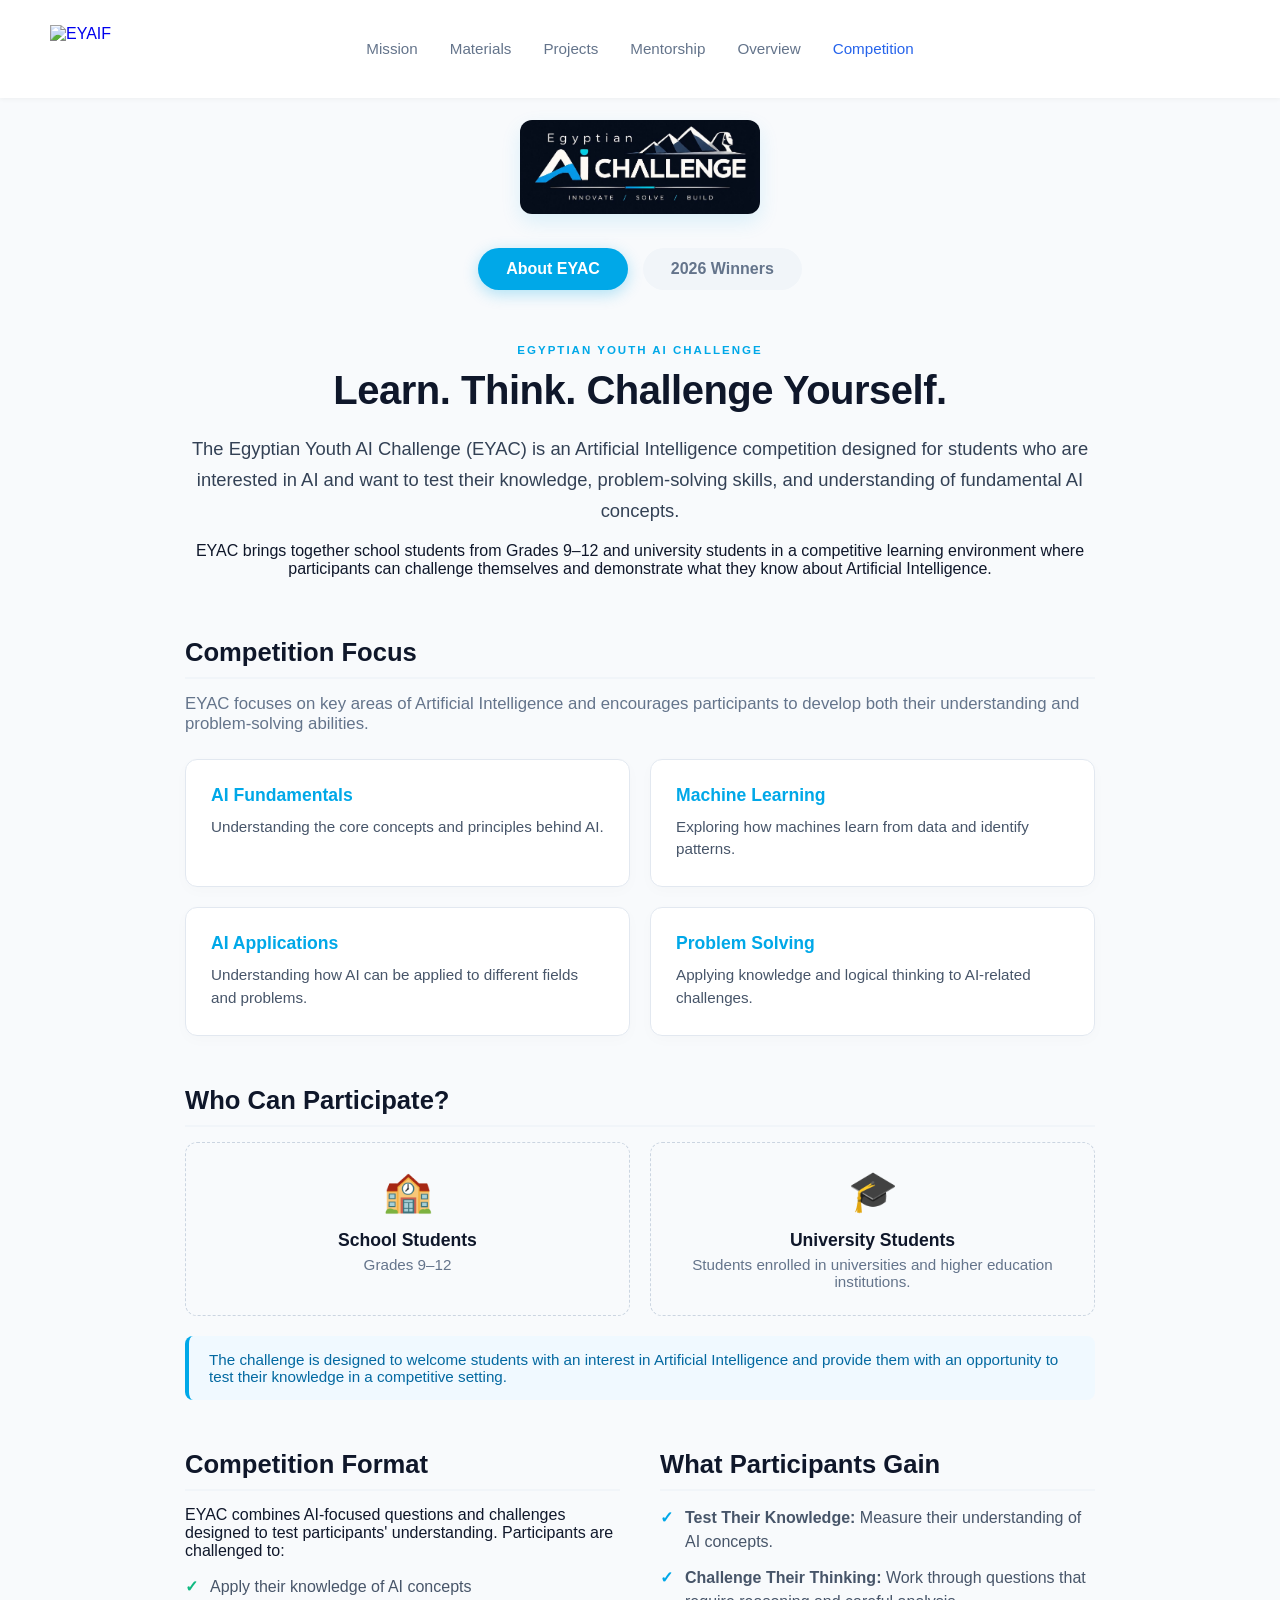
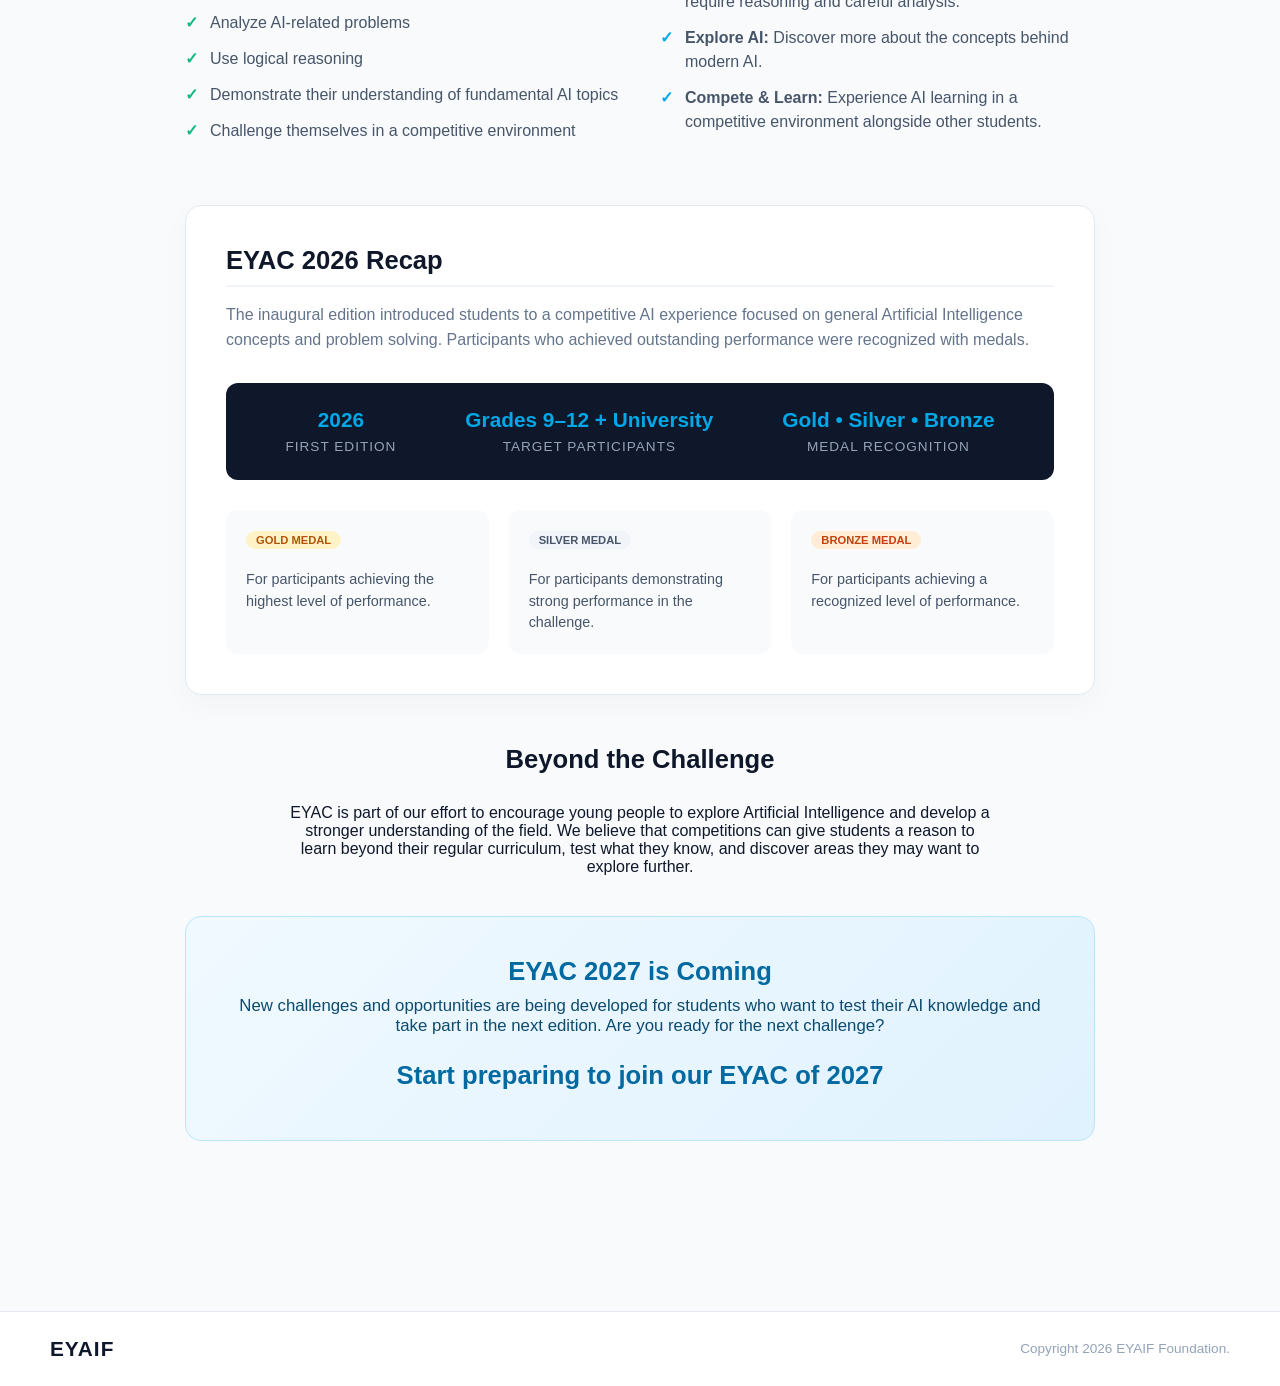
==== competition.html @ cd66cbb9 "Initial website" ====
<!DOCTYPE html>
<html lang="en" dir="ltr">

<head>
    <meta charset="UTF-8">
    <meta name="viewport" content="width=device-width, initial-scale=1.0">
    <title>EYAIF - Egyptian AI Challenge</title>
    <link rel="icon" type="image/png" href="assets/logo-S.png">
    <link rel="stylesheet" href="css/style.css">
</head>

<body class="light-theme">

    <!-- Navbar -->
    <header class="navbar">
        <a href="index.html" class="logo-container">
            <img src="assets/logo.png" alt="EYAIF" class="site-logo">
        </a>

        <ul class="nav-links">
            <li><a href="index.html">Mission</a></li>
            <li><a href="materials.html">Materials</a></li>
            <li><a href="projects.html">Projects</a></li>
            <li><a href="mentorship.html">Mentorship</a></li>
            <li><a href="overview.html">Overview</a></li>
            <li><a href="competition.html" class="active">Competition</a></li>
        </ul>

        <div class="nav-spacer"></div>
    </header>

    <main class="competition-page">
        <!-- Header Section & Tabs -->
        <div class="competition-header">
            <div class="competition-logo-wrapper">
                <img src="assets/egyptian-ai-challenge-logo.jpg" alt="Egyptian AI Challenge Logo"
                    class="challenge-logo">
            </div>

            <!-- Tab Buttons -->
            <div class="competition-tabs">
                <button class="comp-tab active" data-tab="about-tab">About EYAC</button>
                <button class="comp-tab" data-tab="winners-tab">2026 Winners</button>
            </div>
        </div>

        <!-- ================= 1. ABOUT TAB ================= -->
        <div id="about-tab" class="comp-view active-view">

            <!-- Intro Section -->
            <div class="about-hero">
                <span class="header-tag challenge-cyan-text">EGYPTIAN YOUTH AI CHALLENGE</span>
                <h1>Learn. Think. Challenge Yourself.</h1>
                <p class="about-lead">The Egyptian Youth AI Challenge (EYAC) is an Artificial Intelligence competition
                    designed for students who are interested in AI and want to test their knowledge, problem-solving
                    skills, and understanding of fundamental AI concepts.</p>
                <p>EYAC brings together school students from Grades 9–12 and university students in a competitive
                    learning environment where participants can challenge themselves and demonstrate what they know
                    about Artificial Intelligence.</p>
            </div>

            <!-- Competition Focus -->
            <section class="about-section">
                <h2>Competition Focus</h2>
                <p class="section-desc">EYAC focuses on key areas of Artificial Intelligence and encourages participants
                    to develop both their understanding and problem-solving abilities.</p>

                <div class="focus-grid">
                    <div class="focus-card">
                        <h4>AI Fundamentals</h4>
                        <p>Understanding the core concepts and principles behind AI.</p>
                    </div>
                    <div class="focus-card">
                        <h4>Machine Learning</h4>
                        <p>Exploring how machines learn from data and identify patterns.</p>
                    </div>
                    <div class="focus-card">
                        <h4>AI Applications</h4>
                        <p>Understanding how AI can be applied to different fields and problems.</p>
                    </div>
                    <div class="focus-card">
                        <h4>Problem Solving</h4>
                        <p>Applying knowledge and logical thinking to AI-related challenges.</p>
                    </div>
                </div>
            </section>

            <!-- Who Can Participate -->
            <section class="about-section">
                <h2>Who Can Participate?</h2>
                <div class="participants-grid">
                    <div class="participant-card">
                        <div class="icon">🏫</div>
                        <h4>School Students</h4>
                        <p>Grades 9–12</p>
                    </div>
                    <div class="participant-card">
                        <div class="icon">🎓</div>
                        <h4>University Students</h4>
                        <p>Students enrolled in universities and higher education institutions.</p>
                    </div>
                </div>
                <p class="section-note">The challenge is designed to welcome students with an interest in Artificial
                    Intelligence and provide them with an opportunity to test their knowledge in a competitive setting.
                </p>
            </section>

            <!-- Format & Gains (Two Columns) -->
            <div class="split-section">
                <section class="about-section half">
                    <h2>Competition Format</h2>
                    <p>EYAC combines AI-focused questions and challenges designed to test participants' understanding.
                        Participants are challenged to:</p>
                    <ul class="styled-list">
                        <li>Apply their knowledge of AI concepts</li>
                        <li>Analyze AI-related problems</li>
                        <li>Use logical reasoning</li>
                        <li>Demonstrate their understanding of fundamental AI topics</li>
                        <li>Challenge themselves in a competitive environment</li>
                    </ul>
                </section>

                <section class="about-section half">
                    <h2>What Participants Gain</h2>
                    <ul class="styled-list gains-list">
                        <li><strong>Test Their Knowledge:</strong> Measure their understanding of AI concepts.</li>
                        <li><strong>Challenge Their Thinking:</strong> Work through questions that require reasoning and
                            careful analysis.</li>
                        <li><strong>Explore AI:</strong> Discover more about the concepts behind modern AI.</li>
                        <li><strong>Compete & Learn:</strong> Experience AI learning in a competitive environment
                            alongside other students.</li>
                    </ul>
                </section>
            </div>

            <!-- EYAC 2026 Recap & Recognition -->
            <section class="about-section highlight-section">
                <div class="recap-header">
                    <h2>EYAC 2026 Recap</h2>
                    <p>The inaugural edition introduced students to a competitive AI experience focused on general
                        Artificial Intelligence concepts and problem solving. Participants who achieved outstanding
                        performance were recognized with medals.</p>
                </div>

                <div class="stats-banner">
                    <div class="stat"><strong>2026</strong><span>First Edition</span></div>
                    <div class="stat"><strong>Grades 9–12 + University</strong><span>Target Participants</span></div>
                    <div class="stat"><strong>Gold • Silver • Bronze</strong><span>Medal Recognition</span></div>
                </div>

                <div class="medals-grid">
                    <div class="medal-card gold-border">
                        <span class="honour-badge gold-bg">Gold Medal</span>
                        <p>For participants achieving the highest level of performance.</p>
                    </div>
                    <div class="medal-card silver-border">
                        <span class="honour-badge silver-bg">Silver Medal</span>
                        <p>For participants demonstrating strong performance in the challenge.</p>
                    </div>
                    <div class="medal-card bronze-border">
                        <span class="honour-badge bronze-bg">Bronze Medal</span>
                        <p>For participants achieving a recognized level of performance.</p>
                    </div>
                </div>
            </section>

            <!-- Beyond & 2027 CTA -->
            <section class="about-section center-text">
                <h2>Beyond the Challenge</h2>
                <p class="max-w-700 mx-auto">EYAC is part of our effort to encourage young people to explore Artificial
                    Intelligence and develop a stronger understanding of the field. We believe that competitions can
                    give students a reason to learn beyond their regular curriculum, test what they know, and discover
                    areas they may want to explore further.</p>

                <div class="cta-box">
                    <h3>EYAC 2027 is Coming</h3>
                    <p>New challenges and opportunities are being developed for students who want to test their AI
                        knowledge and take part in the next edition. Are you ready for the next challenge?</p>
                    <h3>Start preparing to join our EYAC of 2027</h3>
                </div>
            </section>

        </div>

        <!-- ================= 2. WINNERS TAB (Fixed Grid) ================= -->
        <div id="winners-tab" class="comp-view">

            <!-- 1. GOLD HONOUR -->
            <section class="honour-group">
                <div class="group-title gold-title">
                    <h2>Gold Honour</h2>
                </div>
                <div class="portrait-card gold-tier">
                    <div class="portrait-image-box">
                        <img src="assets/winner1.jpg" alt="Khaled Mohamed">
                    </div>
                    <div class="portrait-info">
                        <span class="honour-badge gold-bg">Gold Honour</span>
                        <h3>Khaled Mohamed</h3>
                        <p class="phone-number">
                            <svg width="18" height="18" viewBox="0 0 24 24" fill="none" stroke="currentColor"
                                stroke-width="2" stroke-linecap="round" stroke-linejoin="round">
                                <path
                                    d="M22 16.92v3a2 2 0 0 1-2.18 2 19.79 19.79 0 0 1-8.63-3.07 19.5 19.5 0 0 1-6-6 19.79 19.79 0 0 1-3.07-8.67A2 2 0 0 1 4.11 2h3a2 2 0 0 1 2 1.72 12.84 12.84 0 0 0 .7 2.81 2 2 0 0 1-.45 2.11L8.09 9.91a16 16 0 0 0 6 6l1.27-1.27a2 2 0 0 1 2.11-.45 12.84 12.84 0 0 0 2.81.7A2 2 0 0 1 22 16.92z">
                                </path>
                            </svg>
                            +20 1030384971
                        </p>
                    </div>
                </div>
            </section>

            <!-- 2. SILVER HONOUR -->
            <section class="honour-group">
                <div class="group-title silver-title">
                    <h2>Silver Honour</h2>
                </div>
                <div class="portrait-grid grid-2">
                    <div class="portrait-card silver-tier">
                        <div class="portrait-image-box">
                            <img src="assets/winner2.jpg" alt="Mohamed Mahmoud Salah">
                        </div>
                        <div class="portrait-info">
                            <span class="honour-badge silver-bg">Silver Honour</span>
                            <h3>Mohamed Mahmoud Salah</h3>
                            <p class="phone-number">
                                <svg width="18" height="18" viewBox="0 0 24 24" fill="none" stroke="currentColor"
                                    stroke-width="2" stroke-linecap="round" stroke-linejoin="round">
                                    <path
                                        d="M22 16.92v3a2 2 0 0 1-2.18 2 19.79 19.79 0 0 1-8.63-3.07 19.5 19.5 0 0 1-6-6 19.79 19.79 0 0 1-3.07-8.67A2 2 0 0 1 4.11 2h3a2 2 0 0 1 2 1.72 12.84 12.84 0 0 0 .7 2.81 2 2 0 0 1-.45 2.11L8.09 9.91a16 16 0 0 0 6 6l1.27-1.27a2 2 0 0 1 2.11-.45 12.84 12.84 0 0 0 2.81.7A2 2 0 0 1 22 16.92z">
                                    </path>
                                </svg>
                                +20 1034492104
                            </p>
                        </div>
                    </div>
                    <div class="portrait-card silver-tier">
                        <div class="portrait-image-box">
                            <img src="assets/winner3.jpg" alt="Hussain Mohamed">
                        </div>
                        <div class="portrait-info">
                            <span class="honour-badge silver-bg">Silver Honour</span>
                            <h3>Hussain Mohamed</h3>
                            <p class="phone-number">
                                <svg width="18" height="18" viewBox="0 0 24 24" fill="none" stroke="currentColor"
                                    stroke-width="2" stroke-linecap="round" stroke-linejoin="round">
                                    <path
                                        d="M22 16.92v3a2 2 0 0 1-2.18 2 19.79 19.79 0 0 1-8.63-3.07 19.5 19.5 0 0 1-6-6 19.79 19.79 0 0 1-3.07-8.67A2 2 0 0 1 4.11 2h3a2 2 0 0 1 2 1.72 12.84 12.84 0 0 0 .7 2.81 2 2 0 0 1-.45 2.11L8.09 9.91a16 16 0 0 0 6 6l1.27-1.27a2 2 0 0 1 2.11-.45 12.84 12.84 0 0 0 2.81.7A2 2 0 0 1 22 16.92z">
                                    </path>
                                </svg>
                                +20 1028619245
                            </p>
                        </div>
                    </div>
                </div>
            </section>

            <!-- 3. BRONZE HONOUR -->
            <section class="honour-group">
                <div class="group-title bronze-title">
                    <h2>Bronze Honour</h2>
                </div>
                <div class="portrait-grid grid-2">
                    <div class="portrait-card bronze-tier">
                        <div class="portrait-image-box">
                            <img src="assets/winner4.jpg" alt="Mohamed Refaat Khairy">
                        </div>
                        <div class="portrait-info">
                            <span class="honour-badge bronze-bg">Bronze Honour</span>
                            <h3>Mohamed Refaat Khairy</h3>
                            <p class="phone-number">
                                <svg width="18" height="18" viewBox="0 0 24 24" fill="none" stroke="currentColor"
                                    stroke-width="2" stroke-linecap="round" stroke-linejoin="round">
                                    <path
                                        d="M22 16.92v3a2 2 0 0 1-2.18 2 19.79 19.79 0 0 1-8.63-3.07 19.5 19.5 0 0 1-6-6 19.79 19.79 0 0 1-3.07-8.67A2 2 0 0 1 4.11 2h3a2 2 0 0 1 2 1.72 12.84 12.84 0 0 0 .7 2.81 2 2 0 0 1-.45 2.11L8.09 9.91a16 16 0 0 0 6 6l1.27-1.27a2 2 0 0 1 2.11-.45 12.84 12.84 0 0 0 2.81.7A2 2 0 0 1 22 16.92z">
                                    </path>
                                </svg>
                                +20 1150282487
                            </p>
                        </div>
                    </div>
                    <div class="portrait-card bronze-tier">
                        <div class="portrait-image-box">
                            <img src="assets/winner5.jpg" alt="Mohamed Eid">
                        </div>
                        <div class="portrait-info">
                            <span class="honour-badge bronze-bg">Bronze Honour</span>
                            <h3>Mohamed Eid</h3>
                            <p class="phone-number">
                                <svg width="18" height="18" viewBox="0 0 24 24" fill="none" stroke="currentColor"
                                    stroke-width="2" stroke-linecap="round" stroke-linejoin="round">
                                    <path
                                        d="M22 16.92v3a2 2 0 0 1-2.18 2 19.79 19.79 0 0 1-8.63-3.07 19.5 19.5 0 0 1-6-6 19.79 19.79 0 0 1-3.07-8.67A2 2 0 0 1 4.11 2h3a2 2 0 0 1 2 1.72 12.84 12.84 0 0 0 .7 2.81 2 2 0 0 1-.45 2.11L8.09 9.91a16 16 0 0 0 6 6l1.27-1.27a2 2 0 0 1 2.11-.45 12.84 12.84 0 0 0 2.81.7A2 2 0 0 1 22 16.92z">
                                    </path>
                                </svg>
                                +20 1003503491
                            </p>
                        </div>
                    </div>
                    <div class="portrait-card bronze-tier">
                        <div class="portrait-image-box">
                            <img src="assets/winner6.jpg" alt="Moaz Saber">
                        </div>
                        <div class="portrait-info">
                            <span class="honour-badge bronze-bg">Bronze Honour</span>
                            <h3>Moaz Saber</h3>
                            <p class="phone-number">
                                <svg width="18" height="18" viewBox="0 0 24 24" fill="none" stroke="currentColor"
                                    stroke-width="2" stroke-linecap="round" stroke-linejoin="round">
                                    <path
                                        d="M22 16.92v3a2 2 0 0 1-2.18 2 19.79 19.79 0 0 1-8.63-3.07 19.5 19.5 0 0 1-6-6 19.79 19.79 0 0 1-3.07-8.67A2 2 0 0 1 4.11 2h3a2 2 0 0 1 2 1.72 12.84 12.84 0 0 0 .7 2.81 2 2 0 0 1-.45 2.11L8.09 9.91a16 16 0 0 0 6 6l1.27-1.27a2 2 0 0 1 2.11-.45 12.84 12.84 0 0 0 2.81.7A2 2 0 0 1 22 16.92z">
                                    </path>
                                </svg>
                                +20 1039842070
                            </p>
                        </div>
                    </div>
                    <div class="portrait-card bronze-tier">
                        <div class="portrait-image-box">
                            <img src="assets/winner7.jpg" alt="El-Sayed Fathy">
                        </div>
                        <div class="portrait-info">
                            <span class="honour-badge bronze-bg">Bronze Honour</span>
                            <h3>El-Sayed Fathy</h3>
                            <p class="phone-number">
                                <svg width="18" height="18" viewBox="0 0 24 24" fill="none" stroke="currentColor"
                                    stroke-width="2" stroke-linecap="round" stroke-linejoin="round">
                                    <path
                                        d="M22 16.92v3a2 2 0 0 1-2.18 2 19.79 19.79 0 0 1-8.63-3.07 19.5 19.5 0 0 1-6-6 19.79 19.79 0 0 1-3.07-8.67A2 2 0 0 1 4.11 2h3a2 2 0 0 1 2 1.72 12.84 12.84 0 0 0 .7 2.81 2 2 0 0 1-.45 2.11L8.09 9.91a16 16 0 0 0 6 6l1.27-1.27a2 2 0 0 1 2.11-.45 12.84 12.84 0 0 0 2.81.7A2 2 0 0 1 22 16.92z">
                                    </path>
                                </svg>
                                +20 1022524560
                            </p>
                        </div>
                    </div>
                    <!-- تم وضع محمد صابر داخل الـ Grid ليصبح بجوار السيد فتحي وتنضبط المسافات -->
                    <div class="portrait-card bronze-tier">
                        <div class="portrait-image-box">
                            <img src="assets/winner8.jpg" alt="Mohamed Saber">
                        </div>
                        <div class="portrait-info">
                            <span class="honour-badge bronze-bg">Bronze Honour</span>
                            <h3>Mohamed Saber</h3>
                            <p class="phone-number">
                                <svg width="18" height="18" viewBox="0 0 24 24" fill="none" stroke="currentColor"
                                    stroke-width="2" stroke-linecap="round" stroke-linejoin="round">
                                    <path
                                        d="M22 16.92v3a2 2 0 0 1-2.18 2 19.79 19.79 0 0 1-8.63-3.07 19.5 19.5 0 0 1-6-6 19.79 19.79 0 0 1-3.07-8.67A2 2 0 0 1 4.11 2h3a2 2 0 0 1 2 1.72 12.84 12.84 0 0 0 .7 2.81 2 2 0 0 1-.45 2.11L8.09 9.91a16 16 0 0 0 6 6l1.27-1.27a2 2 0 0 1 2.11-.45 12.84 12.84 0 0 0 2.81.7A2 2 0 0 1 22 16.92z">
                                    </path>
                                </svg>
                                +20 1016907115
                            </p>
                        </div>
                    </div>
                </div> <!-- نهاية الـ Grid هنا بعد محمد صابر -->
            </section>
        </div>
    </main>

    <!-- Footer -->
    <footer class="site-footer">
        <div class="footer-container">
            <div class="footer-logo">
                <span class="logo-text">EYAIF</span>
            </div>
            <div class="footer-right">
                <div class="copyright">
                    Copyright 2026 EYAIF Foundation.
                </div>
            </div>
        </div>
    </footer>

    <!-- سكريبت تبديل الصفحات (Tabs) -->
    <script>
        document.addEventListener('DOMContentLoaded', () => {
            const tabs = document.querySelectorAll('.comp-tab');
            const views = document.querySelectorAll('.comp-view');

            tabs.forEach(tab => {
                tab.addEventListener('click', () => {
                    // إزالة التحديد من جميع الأزرار والصفحات
                    tabs.forEach(t => t.classList.remove('active'));
                    views.forEach(v => v.classList.remove('active-view'));

                    // تفعيل الزر والصفحة المختارة
                    tab.classList.add('active');
                    document.getElementById(tab.dataset.tab).classList.add('active-view');
                });
            });
        });
    </script>
</body>

</html>
---- css/style.css ----
* {
    margin: 0;
    padding: 0;
    box-sizing: border-box;
}

body {
    font-family: 'Segoe UI', Tahoma, Geneva, Verdana, sans-serif;
    background-color: #0b0f19;
    color: #ffffff;
    overflow-x: hidden;
    direction: ltr;
    /* اتجاه الموقع من اليسار لليمين */
    text-align: left;
}

/* Navbar */
.navbar {
    position: fixed;
    top: 0;
    left: 0;
    width: 100%;
    display: flex;
    justify-content: space-between;
    align-items: center;
    padding: 25px 50px;
    z-index: 1000;
    background: linear-gradient(to bottom, rgba(11, 15, 25, 0.95), transparent);
}

.logo-container {
    display: flex;
    align-items: center;
    flex: 1;
    text-decoration: none;
}

.site-logo {
    height: 48px;
    width: auto;
    max-width: 180px;
    object-fit: contain;
    display: block;
    transition: transform 0.25s ease, opacity 0.25s ease;
}

.logo-container:hover .site-logo {
    transform: scale(1.04);
}

.logo-text {
    font-size: 1.4rem;
    font-weight: 800;
    letter-spacing: 1.5px;
    color: #ffffff;
}

.nav-links {
    list-style: none;
    display: flex;
    gap: 32px;
    justify-content: center;
    flex: 2;
    /* وضع القائمة في المنتصف تماماً */
}

.nav-spacer {
    flex: 1;
    /* عنصر موازنة مع جهة اللوجو */
}

.nav-links a {
    color: #94a3b8;
    text-decoration: none;
    font-size: 0.95rem;
    font-weight: 500;
    transition: color 0.3s ease;
}

.nav-links a:hover,
.nav-links a.active {
    color: #ffffff;
}

/* Hero & Video Background Section */
/* =========================================
   Mission Page (Canvas & Sticky Scroll)
   ========================================= */

.hero-section {
    position: relative;
    background: #000;
    height: 700vh;
}

/* ================= 1. الخلفية والكانفاس ================= */
.video-container {
    position: fixed;
    top: 0;
    left: 0;
    width: 100%;
    height: 100vh;
    z-index: 1;
    background: #000;
    overflow: hidden;
    pointer-events: none;
}

#hero-canvas {
    position: absolute;
    top: 0;
    left: 0;
    width: 100%;
    height: 100%;
    object-fit: cover;
}

.video-overlay {
    position: absolute;
    top: 0;
    left: 0;
    width: 100%;
    height: 100%;
    background: radial-gradient(circle at center, rgba(15, 23, 42, 0.4) 0%, rgba(9, 13, 22, 0.85) 100%);
    pointer-events: none;
}

/* ================= 2. حاوية المحتوى الثابتة والتمرير ================= */
.scroll-content {
    position: fixed;
    top: 0;
    left: 0;
    width: 100%;
    height: 100vh;
    z-index: 10;
    pointer-events: none;
}

.scroll-step {
    position: absolute;
    top: 50%;
    width: calc(100% - 100px);
    max-width: 580px;
    opacity: 0;
    visibility: hidden;
    pointer-events: none;
    transform: translateY(calc(-50% + 25px));
    transition: opacity 0.45s cubic-bezier(0.2, 0.8, 0.2, 1), transform 0.45s cubic-bezier(0.2, 0.8, 0.2, 1), visibility 0.45s;
    will-change: transform, opacity;
}

/* حالة الشريحة النشطة (ظاهرة دائماً بوضوح 100%) */
.scroll-step.active {
    opacity: 1;
    visibility: visible;
    pointer-events: auto;
    transform: translateY(-50%);
}

/* التوزيع اليمين واليسار */
.scroll-step:nth-child(odd):not(.final-step) {
    left: 8%;
    right: auto;
}

.scroll-step:nth-child(even) {
    right: 8%;
    left: auto;
}

/* الشريحة الأخيرة في المنتصف */
.scroll-step.final-step {
    left: 50%;
    right: auto;
    max-width: 640px;
    transform: translate(-50%, calc(-50% + 25px));
}

.scroll-step.final-step.active {
    transform: translate(-50%, -50%);
}

/* ================= 3. تصميم الكارت الزجاجي ================= */
.floating-content {
    width: 100%;
    max-height: 85vh;
    overflow-y: auto;
    background: rgba(11, 15, 25, 0.65);
    backdrop-filter: blur(20px);
    -webkit-backdrop-filter: blur(20px);
    border: 1px solid rgba(255, 255, 255, 0.1);
    border-left: 4px solid #00a8e8;
    padding: 42px 38px;
    border-radius: 20px;
    box-shadow: 0 30px 60px rgba(0, 0, 0, 0.55), 0 0 35px rgba(0, 168, 232, 0.08);
    pointer-events: auto;
}

/* ================= 4. تنسيقات النصوص الداخلية ================= */
.floating-content h1,
.floating-content h2 {
    font-size: 2.1rem;
    color: #ffffff;
    margin-bottom: 18px;
    line-height: 1.25;
    letter-spacing: -0.5px;
}

.floating-content p {
    font-size: 1.05rem;
    color: #cbd5e1;
    line-height: 1.65;
    margin-bottom: 22px;
}

.mt-3 {
    margin-top: 12px;
}

.section-tag {
    display: inline-block;
    color: #00a8e8;
    font-size: 0.8rem;
    font-weight: 700;
    letter-spacing: 2px;
    margin-bottom: 12px;
}

.inner-heading {
    color: #ffffff;
    font-size: 1.3rem;
    margin-top: 24px;
    margin-bottom: 10px;
    font-weight: 700;
}

/* ================= 5. الزر الزجاجي ================= */
.glass-btn {
    display: inline-flex;
    align-items: center;
    gap: 8px;
    padding: 12px 28px;
    background: rgba(0, 168, 232, 0.1);
    border: 1px solid rgba(0, 168, 232, 0.4);
    color: #00a8e8;
    font-weight: 600;
    border-radius: 30px;
    text-decoration: none;
    transition: all 0.3s ease;
}

.glass-btn:hover {
    background: #00a8e8;
    color: #ffffff;
    transform: translateX(5px);
    box-shadow: 0 10px 20px rgba(0, 168, 232, 0.3);
}

/* ================= 6. القسم الأخير (الوسط) ================= */
.center-content {
    text-align: center;
    border-left: 1px solid rgba(255, 255, 255, 0.1);
    border-top: 4px solid #00a8e8;
}

.poetic-text {
    font-size: 1.25rem !important;
    font-style: italic;
    color: #94a3b8 !important;
    line-height: 1.9 !important;
}

.final-heading {
    font-size: 2.3rem;
    color: #ffffff;
    font-weight: 800;
    margin-top: 25px;
}

/* ================= 7. التجاوب مع الموبايل ================= */
@media (max-width: 900px) {
    .navbar {
        padding: 15px 20px;
        flex-direction: column;
        gap: 15px;
    }

    .site-logo {
        height: 40px;
    }

    .logo-container,
    .nav-spacer {
        flex: none;
    }

    .nav-links {
        gap: 15px;
        flex-wrap: wrap;
        justify-content: center;
    }

    .scroll-step,
    .scroll-step:nth-child(odd):not(.final-step),
    .scroll-step:nth-child(even),
    .scroll-step.final-step {
        left: 50% !important;
        right: auto !important;
        width: calc(100% - 40px);
        max-width: 480px;
        transform: translate(-50%, calc(-50% + 25px)) !important;
    }

    .scroll-step.active,
    .scroll-step:nth-child(odd):not(.final-step).active,
    .scroll-step:nth-child(even).active,
    .scroll-step.final-step.active {
        transform: translate(-50%, -50%) !important;
    }

    .floating-content {
        padding: 32px 22px;
    }

    .floating-content h1,
    .floating-content h2 {
        font-size: 1.6rem;
    }

    .floating-content p {
        font-size: 0.95rem;
        line-height: 1.55;
    }
}


/* =========================================
   Light Theme Override (For Mentorship Page)
   ========================================= */
body.light-theme {
    background-color: #f8fafc;
    /* خلفية بيضاء مائلة للرمادي الفاتح جداً */
    color: #0f172a;
}

/* تعديل ألوان الـ Navbar في الصفحة البيضاء */
body.light-theme .navbar {
    background: rgba(255, 255, 255, 0.95);
    box-shadow: 0 1px 5px rgba(0, 0, 0, 0.05);
}

body.light-theme .logo-text {
    color: #0f172a;
}

body.light-theme .nav-links a {
    color: #64748b;
}

body.light-theme .nav-links a:hover,
body.light-theme .nav-links a.active {
    color: #2563eb;
    /* لون أزرق عند التحديد */
}

/* =========================================
   Mentorship Page Styling (Complete Image Fix)
   ========================================= */
.mentorship-page {
    padding: 120px 20px 60px 20px;
    max-width: 950px;
    margin: 0 auto;
}

/* =========================================
   Mentorship Page Header Styling
   ========================================= */
.page-header {
    text-align: center;
    margin-bottom: 50px;
    padding-top: 10px;
}

.header-tag {
    font-size: 0.72rem;
    font-weight: 700;
    letter-spacing: 2px;
    color: #2563eb;
    text-transform: uppercase;
    display: inline-block;
    margin-bottom: 12px;
}

.page-header h1 {
    font-size: 2.8rem;
    font-weight: 800;
    color: #0f172a;
    letter-spacing: -1px;
    margin-bottom: 12px;
}

.page-header p {
    font-size: 1.05rem;
    color: #64748b;
    font-weight: 400;
    max-width: 600px;
    margin: 0 auto;
}

/* =========================================
   Mentor Cards
   ========================================= */
.mentor-card {
    display: flex;
    background: #ffffff;
    border: 1px solid #e2e8f0;
    border-radius: 12px;
    box-shadow: 0 4px 15px rgba(0, 0, 0, 0.03);
    margin-bottom: 30px;
    overflow: hidden;
    transition: transform 0.3s ease;
    align-items: center;
}

.mentor-card:hover {
    transform: translateY(-4px);
    box-shadow: 0 8px 20px rgba(0, 0, 0, 0.06);
}

.mentor-image {
    flex: 0 0 250px;
    display: flex;
    align-items: center;
    justify-content: center;
    background-color: #f8fafc;
    align-self: stretch;
}

.mentor-image img {
    width: 100%;
    height: 100%;
    object-fit: contain;
    display: block;
}

.mentor-info {
    padding: 25px 30px;
    flex: 1;
}

.mentor-info h2 {
    font-size: 1.75rem;
    color: #0f172a;
    margin-bottom: 4px;
    letter-spacing: -0.5px;
}

.mentor-subtitle {
    font-size: 0.9rem;
    margin-bottom: 14px;
    color: #475569;
    font-weight: 500;
}

.mentor-subtitle .separator {
    margin: 0 6px;
    color: #cbd5e1;
}

.mentor-desc {
    color: #64748b;
    font-size: 0.92rem;
    line-height: 1.5;
    margin-bottom: 18px;
}

.section-title {
    font-size: 0.72rem;
    font-weight: 700;
    letter-spacing: 1.5px;
    text-transform: uppercase;
    margin-bottom: 10px;
}

.expertise-list {
    display: grid;
    grid-template-columns: repeat(2, 1fr);
    gap: 6px 20px;
    list-style: none;
}

.expertise-list li {
    position: relative;
    padding-left: 16px;
    color: #334155;
    font-weight: 600;
    font-size: 0.85rem;
}

.expertise-list li::before {
    content: "•";
    color: #2563eb;
    font-size: 1.4rem;
    position: absolute;
    left: 0;
    top: -6px;
}

.mentor-divider {
    border: none;
    border-top: 1px solid #e2e8f0;
    margin: 16px 0 12px 0;
}

.contact-links {
    display: flex;
    gap: 12px;
}

.contact-links a {
    display: flex;
    align-items: center;
    gap: 6px;
    color: #0f172a;
    text-decoration: none;
    font-weight: 600;
    font-size: 0.85rem;
    padding: 5px 12px;
    border-radius: 6px;
    background: #f8fafc;
    border: 1px solid #e2e8f0;
    transition: all 0.2s ease;
}

.contact-links a:hover {
    background: #f1f5f9;
    color: #2563eb;
}

/* =========================================
   Footer Styling (Clean & Minimal)
   ========================================= */
.site-footer {
    width: 100%;
    background-color: #ffffff;
    border-top: 1px solid #e2e8f0;
    padding: 25px 50px;
    margin-top: 60px;
}

.footer-container {
    max-width: 1200px;
    margin: 0 auto;
    display: flex;
    justify-content: space-between;
    align-items: center;
}

.footer-logo .logo-text {
    font-size: 1.3rem;
    font-weight: 800;
    color: #0f172a;
    letter-spacing: 1px;
}

.copyright {
    color: #94a3b8;
    font-size: 0.85rem;
    font-weight: 400;
}

/* التجاوب مع شاشات الموبايل */
@media (max-width: 768px) {
    .site-footer {
        padding: 20px;
    }

    .footer-container {
        flex-direction: column;
        gap: 12px;
        text-align: center;
    }
}

/* =========================================
   التجاوب مع الشاشات الصغيرة والموبايل
   ========================================= */
@media (max-width: 900px) {
    .mentor-card {
        flex-direction: column;
    }

    .mentor-image {
        flex: none;
        width: 100%;
        height: 260px;
    }

    .mentor-info {
        padding: 20px;
    }

    .page-header h1 {
        font-size: 2rem;
    }

    .page-header p {
        font-size: 0.95rem;
    }
}

/* =========================================
   Featured Cinema-Style Overview Page
   ========================================= */
.hero-overview {
    padding: 130px 20px 80px 20px;
    max-width: 900px;
    margin: 0 auto;
}

/* Container Wrapper */
.featured-video-container {
    background: #ffffff;
    border: 1px solid #e2e8f0;
    border-radius: 20px;
    box-shadow: 0 20px 40px -15px rgba(15, 23, 42, 0.05);
    overflow: hidden;
    transition: all 0.3s ease;
}

.featured-video-container:hover {
    box-shadow: 0 25px 50px -12px rgba(37, 99, 235, 0.08);
}

/* Aspect-Ratio Video Frame */
.video-frame {
    width: 100%;
    aspect-ratio: 16 / 9;
    background: #090d16;
    position: relative;
}

.video-frame video {
    width: 100%;
    height: 100%;
    object-fit: cover;
    display: block;
}

/* Testimonial Section Under Video */
.featured-testimonial {
    padding: 40px;
    display: flex;
    gap: 25px;
    background: linear-gradient(180deg, #ffffff 0%, #f8fafc 100%);
    border-top: 1px solid #f1f5f9;
}

.quote-symbol {
    font-size: 3.8rem;
    font-family: Georgia, serif;
    color: #2563eb;
    line-height: 0.8;
    user-select: none;
}

.testimonial-content {
    flex: 1;
}

.quote-body {
    font-size: 1.15rem;
    line-height: 1.7;
    color: #334155;
    font-weight: 450;
    margin-bottom: 25px;
}

.student-profile {
    display: flex;
    align-items: center;
    gap: 15px;
}

.avatar-placeholder {
    width: 46px;
    height: 46px;
    border-radius: 50%;
    background: #eff6ff;
    color: #2563eb;
    font-weight: 700;
    font-size: 0.95rem;
    display: flex;
    align-items: center;
    justify-content: center;
    border: 1px solid #dbeafe;
}

.student-meta h3 {
    font-size: 1.1rem;
    color: #0f172a;
    font-weight: 700;
    margin-bottom: 2px;
}

.student-meta span {
    font-size: 0.85rem;
    color: #64748b;
    font-weight: 500;
}

/* Responsive Handling */
@media (max-width: 768px) {
    .featured-testimonial {
        padding: 25px;
        flex-direction: column;
        gap: 10px;
    }

    .quote-symbol {
        font-size: 2.8rem;
    }

    .quote-body {
        font-size: 1rem;
    }
}

/* =========================================
   Competition Page Styling (Tabs, About & Winners)
   ========================================= */

/* 1. Base Layout & Header */
.competition-page {
    padding: 120px 20px 60px 20px;
    max-width: 950px;
    margin: 0 auto;
}

.competition-header {
    text-align: center;
    margin-bottom: 50px;
}

.competition-logo-wrapper {
    margin-bottom: 20px;
}

.challenge-logo {
    max-width: 240px;
    height: auto;
    border-radius: 12px;
    box-shadow: 0 8px 20px rgba(0, 168, 232, 0.12);
}

.challenge-cyan-text {
    color: #00a8e8 !important;
    letter-spacing: 2px !important;
}

/* 2. Tabs Navigation UI */
.competition-tabs {
    display: flex;
    justify-content: center;
    gap: 15px;
    margin-top: 30px;
}

.comp-tab {
    background: #f1f5f9;
    border: none;
    padding: 12px 28px;
    border-radius: 30px;
    font-size: 1rem;
    font-weight: 700;
    color: #64748b;
    cursor: pointer;
    transition: all 0.3s ease;
}

.comp-tab:hover {
    background: #e2e8f0;
    color: #0f172a;
}

.comp-tab.active {
    background: #00a8e8;
    color: #ffffff;
    box-shadow: 0 4px 15px rgba(0, 168, 232, 0.3);
}

.comp-view {
    display: none;
    animation: fadeInTab 0.4s ease forwards;
}

.comp-view.active-view {
    display: block;
}

@keyframes fadeInTab {
    from {
        opacity: 0;
        transform: translateY(10px);
    }

    to {
        opacity: 1;
        transform: translateY(0);
    }
}

/* =========================================
   3. About EYAC Tab Styling
   ========================================= */
.about-hero {
    text-align: center;
    margin-bottom: 60px;
}

.about-hero h1 {
    font-size: 2.5rem;
    color: #0f172a;
    margin-bottom: 20px;
    letter-spacing: -0.5px;
}

.about-lead {
    font-size: 1.15rem;
    color: #334155;
    line-height: 1.7;
    margin-bottom: 15px;
    font-weight: 500;
}

.about-section {
    margin-bottom: 50px;
}

.about-section h2 {
    font-size: 1.6rem;
    color: #0f172a;
    margin-bottom: 15px;
    border-bottom: 2px solid #f1f5f9;
    padding-bottom: 10px;
}

.section-desc {
    color: #64748b;
    font-size: 1.05rem;
    margin-bottom: 25px;
}

/* Focus Grid */
.focus-grid {
    display: grid;
    grid-template-columns: repeat(2, 1fr);
    gap: 20px;
}

.focus-card {
    background: #ffffff;
    border: 1px solid #e2e8f0;
    padding: 25px;
    border-radius: 12px;
    box-shadow: 0 4px 15px rgba(0, 0, 0, 0.02);
}

.focus-card h4 {
    font-size: 1.1rem;
    color: #00a8e8;
    margin-bottom: 10px;
}

.focus-card p {
    color: #475569;
    font-size: 0.95rem;
    line-height: 1.5;
}

/* Participants Grid */
.participants-grid {
    display: grid;
    grid-template-columns: repeat(2, 1fr);
    gap: 20px;
    margin-bottom: 20px;
}

.participant-card {
    background: #f8fafc;
    border: 1px dashed #cbd5e1;
    padding: 25px;
    border-radius: 12px;
    text-align: center;
}

.participant-card .icon {
    font-size: 2.5rem;
    margin-bottom: 15px;
}

.participant-card h4 {
    font-size: 1.1rem;
    color: #0f172a;
    margin-bottom: 5px;
}

.participant-card p {
    color: #64748b;
    font-size: 0.95rem;
}

.section-note {
    background: #f0f9ff;
    color: #0369a1;
    padding: 15px 20px;
    border-radius: 8px;
    font-size: 0.95rem;
    border-left: 4px solid #00a8e8;
}

/* Split Section & Lists */
.split-section {
    display: flex;
    gap: 40px;
}

.split-section .half {
    flex: 1;
}

.styled-list {
    list-style: none;
    margin-top: 15px;
}

.styled-list li {
    position: relative;
    padding-left: 25px;
    margin-bottom: 12px;
    color: #475569;
    line-height: 1.5;
}

.styled-list li::before {
    content: "✓";
    position: absolute;
    left: 0;
    color: #10b981;
    font-weight: 900;
}

.gains-list li::before {
    color: #00a8e8;
}

/* Highlight Section (2026 Recap) */
.highlight-section {
    background: #ffffff;
    border: 1px solid #e2e8f0;
    border-radius: 16px;
    padding: 40px;
    box-shadow: 0 10px 30px rgba(0, 0, 0, 0.03);
}

.recap-header p {
    color: #64748b;
    line-height: 1.6;
    margin-bottom: 30px;
}

.stats-banner {
    display: flex;
    justify-content: space-around;
    background: #0f172a;
    padding: 25px;
    border-radius: 12px;
    margin-bottom: 30px;
}

.stat {
    text-align: center;
    color: #ffffff;
}

.stat strong {
    display: block;
    font-size: 1.3rem;
    color: #00a8e8;
    margin-bottom: 5px;
}

.stat span {
    font-size: 0.85rem;
    color: #94a3b8;
    text-transform: uppercase;
    letter-spacing: 1px;
}

.medals-grid {
    display: grid;
    grid-template-columns: repeat(3, 1fr);
    gap: 20px;
}

.medal-card {
    background: #f8fafc;
    padding: 20px;
    border-radius: 12px;
}

.medal-card p {
    margin-top: 10px;
    font-size: 0.9rem;
    color: #475569;
    line-height: 1.5;
}

/* Beyond the Challenge CTA */
.center-text {
    text-align: center;
}

.center-text h2 {
    border-bottom: none;
    margin-bottom: 20px;
}

.max-w-700 {
    max-width: 700px;
}

.mx-auto {
    margin-left: auto;
    margin-right: auto;
}

.cta-box {
    background: linear-gradient(135deg, #f0f9ff 0%, #e0f2fe 100%);
    border: 1px solid #bae6fd;
    padding: 40px;
    border-radius: 16px;
    margin-top: 40px;
}

.cta-box h3 {
    font-size: 1.6rem;
    color: #0369a1;
    margin-bottom: 10px;
}

.cta-box p {
    color: #0c4a6e;
    margin-bottom: 25px;
    font-size: 1.05rem;
}

/* =========================================
   4. Winners Tab Styling (Vertical Portraits)
   ========================================= */
.honour-group {
    margin-bottom: 50px;
}

.group-title h2 {
    font-size: 1.4rem;
    color: #0f172a;
    margin-bottom: 20px;
    font-weight: 700;
    border: none;
    padding: 0;
}

.portrait-grid {
    display: grid;
    gap: 25px;
}

.grid-2 {
    grid-template-columns: repeat(2, 1fr);
}

.portrait-card {
    display: flex;
    background: #ffffff;
    border: 1px solid #e2e8f0;
    border-radius: 16px;
    overflow: hidden;
    box-shadow: 0 4px 15px rgba(0, 0, 0, 0.02);
    transition: all 0.3s ease;
}

.portrait-card:hover {
    transform: translateY(-4px);
    box-shadow: 0 12px 30px rgba(0, 168, 232, 0.08);
}

.portrait-image-box {
    flex: 0 0 170px;
    height: 220px;
    background: #f8fafc;
    overflow: hidden;
}

.portrait-image-box img {
    width: 100%;
    height: 100%;
    object-fit: cover;
    object-position: center top;
}

.portrait-info {
    padding: 25px 20px;
    flex: 1;
    display: flex;
    flex-direction: column;
    justify-content: center;
}

.gold-tier {
    border-left: 5px solid #f59e0b;
}

.silver-tier {
    border-left: 5px solid #94a3b8;
}

.bronze-tier {
    border-left: 5px solid #d97706;
}

.honour-badge {
    display: inline-block;
    font-size: 0.7rem;
    font-weight: 700;
    padding: 3px 10px;
    border-radius: 12px;
    margin-bottom: 10px;
    text-transform: uppercase;
    width: fit-content;
}

.gold-bg {
    background: #fef3c7;
    color: #b45309;
}

.silver-bg {
    background: #f1f5f9;
    color: #475569;
}

.bronze-bg {
    background: #ffedd5;
    color: #c2410c;
}

.portrait-info h3 {
    font-size: 1.25rem;
    color: #0f172a;
    margin-bottom: 10px;
    font-weight: 700;
}

.phone-number {
    display: flex;
    align-items: center;
    gap: 8px;
    color: #64748b;
    font-size: 0.9rem;
    font-weight: 500;
}

.phone-number svg {
    color: #00a8e8;
}

/* =========================================
   5. Responsive Handling (Mobile Support)
   ========================================= */
@media (max-width: 900px) {

    /* About Tab Responsive */
    .focus-grid,
    .participants-grid,
    .medals-grid {
        grid-template-columns: 1fr;
    }

    .split-section {
        flex-direction: column;
        gap: 0;
    }

    .stats-banner {
        flex-direction: column;
        gap: 20px;
    }

    .highlight-section {
        padding: 25px;
    }

    /* Winners Tab Responsive */
    .grid-2 {
        grid-template-columns: 1fr;
    }

    .portrait-card {
        flex-direction: column;
    }

    .portrait-image-box {
        flex: none;
        width: 100%;
        height: 260px;
    }

    .portrait-info {
        padding: 20px;
    }
}

/* =========================================
   Projects Page & Project Details Styling
   ========================================= */
.projects-page,
.project-details-page {
    padding: 120px 20px 60px 20px;
    max-width: 950px;
    margin: 0 auto;
}

/* Projects Main Grid */
.projects-grid {
    display: flex;
    flex-direction: column;
    gap: 30px;
}

/* Single Project Card Component */
.project-card {
    display: flex;
    background: #ffffff;
    border: 1px solid #e2e8f0;
    border-radius: 16px;
    overflow: hidden;
    box-shadow: 0 4px 15px rgba(0, 0, 0, 0.03);
    transition: all 0.3s ease;
}

.project-card:hover {
    transform: translateY(-4px);
    box-shadow: 0 12px 30px rgba(0, 0, 0, 0.06);
}

.project-card-image {
    flex: 0 0 320px;
    position: relative;
    background: #f8fafc;
}

.project-card-image img {
    width: 100%;
    height: 100%;
    object-fit: cover;
    display: block;
}

.project-category-tag {
    position: absolute;
    top: 15px;
    left: 15px;
    background: rgba(15, 23, 42, 0.85);
    backdrop-filter: blur(8px);
    color: #ffffff;
    font-size: 0.72rem;
    font-weight: 700;
    padding: 5px 12px;
    border-radius: 20px;
    letter-spacing: 0.5px;
}

.project-card-info {
    padding: 30px 35px;
    flex: 1;
    display: flex;
    flex-direction: column;
    justify-content: space-between;
}

.project-card-info h2 {
    font-size: 1.8rem;
    color: #0f172a;
    margin-bottom: 10px;
}

.project-summary {
    color: #64748b;
    font-size: 0.98rem;
    line-height: 1.6;
    margin-bottom: 25px;
}

.project-card-footer {
    display: flex;
    justify-content: space-between;
    align-items: center;
    border-top: 1px solid #f1f5f9;
    padding-top: 18px;
}

.project-tags {
    display: flex;
    gap: 8px;
}

.project-tags span {
    background: #f1f5f9;
    color: #475569;
    font-size: 0.78rem;
    font-weight: 600;
    padding: 4px 10px;
    border-radius: 6px;
}

.explore-btn {
    display: inline-flex;
    align-items: center;
    gap: 6px;
    color: #2563eb;
    font-weight: 700;
    font-size: 0.9rem;
    text-decoration: none;
    transition: transform 0.2s ease;
}

.explore-btn:hover {
    transform: translateX(3px);
}

/* =========================================
   Project Details Inner Page (tectopower.html)
   ========================================= */
.back-navigation {
    margin-bottom: 25px;
}

.back-navigation a {
    display: inline-flex;
    align-items: center;
    gap: 8px;
    color: #64748b;
    text-decoration: none;
    font-weight: 600;
    font-size: 0.9rem;
    transition: color 0.2s ease;
}

.back-navigation a:hover {
    color: #2563eb;
}

.detail-header {
    text-align: left;
    margin-bottom: 30px;
}

.detail-lead {
    font-size: 1.2rem;
    color: #475569;
    line-height: 1.6;
    margin-top: 10px;
}

.project-hero-media {
    width: 100%;
    max-height: 420px;
    border-radius: 16px;
    overflow: hidden;
    margin-bottom: 40px;
    box-shadow: 0 8px 25px rgba(0, 0, 0, 0.04);
}

.project-hero-media img {
    width: 100%;
    height: 100%;
    object-fit: cover;
}

.project-content-grid {
    display: grid;
    grid-template-columns: 2fr 1fr;
    gap: 40px;
}

.content-block {
    margin-bottom: 35px;
}

.content-block h2 {
    font-size: 1.4rem;
    color: #0f172a;
    margin-bottom: 12px;
}

.content-block p {
    color: #475569;
    line-height: 1.7;
    font-size: 1rem;
}

.innovations-list {
    list-style: none;
}

.innovations-list li {
    position: relative;
    padding-left: 20px;
    margin-bottom: 12px;
    color: #475569;
    line-height: 1.6;
}

.innovations-list li::before {
    content: "•";
    color: #2563eb;
    font-size: 1.6rem;
    position: absolute;
    left: 0;
    top: -5px;
}

/* Sidebar Box */
.sidebar-box {
    background: #ffffff;
    border: 1px solid #e2e8f0;
    border-radius: 14px;
    padding: 25px;
    box-shadow: 0 4px 15px rgba(0, 0, 0, 0.02);
}

.sidebar-box h3 {
    font-size: 1.1rem;
    color: #0f172a;
    margin-bottom: 20px;
    border-bottom: 1px solid #f1f5f9;
    padding-bottom: 10px;
}

.meta-item {
    margin-bottom: 18px;
}

.meta-label {
    display: block;
    font-size: 0.75rem;
    font-weight: 700;
    color: #94a3b8;
    text-transform: uppercase;
    letter-spacing: 1px;
    margin-bottom: 4px;
}

.meta-value {
    font-size: 0.95rem;
    color: #0f172a;
    font-weight: 600;
}

.status-active {
    color: #16a34a;
}

.meta-tags {
    display: flex;
    flex-wrap: wrap;
    gap: 6px;
    margin-top: 6px;
}

.meta-tags span {
    background: #f8fafc;
    border: 1px solid #e2e8f0;
    color: #334155;
    font-size: 0.75rem;
    padding: 3px 8px;
    border-radius: 4px;
    font-weight: 600;
}

/* Responsive */
@media (max-width: 900px) {
    .project-card {
        flex-direction: column;
    }

    .project-card-image {
        flex: none;
        height: 240px;
    }

    .project-content-grid {
        grid-template-columns: 1fr;
    }
}

/* =========================================
   Materials Page Styling (Complete & Updated)
   ========================================= */
.materials-page {
    padding: 120px 20px 60px 20px;
    max-width: 950px;
    margin: 0 auto;
}

/* ================= 1. Main Featured Book Card ================= */
.featured-book-section {
    margin-bottom: 70px;
}

.featured-book-card {
    display: flex;
    background: #ffffff;
    border: 1px solid #e2e8f0;
    border-radius: 16px;
    box-shadow: 0 10px 30px rgba(15, 23, 42, 0.04);
    overflow: hidden;
    align-items: center;
}

/* PDF Preview Viewer */
.pdf-preview-container {
    flex: 0 0 350px;
    height: 480px;
    background: #e2e8f0;
    border-radius: 12px;
    overflow: hidden;
    margin: 30px;
    box-shadow: 0 15px 35px rgba(15, 23, 42, 0.1);
    border: 1px solid #cbd5e1;
    position: relative;
}

.pdf-preview-container iframe {
    width: 100%;
    height: 100%;
    border: none;
    display: block;
}

/* Book Info */
.book-info {
    padding: 40px;
    flex: 1;
}

.book-badge {
    display: inline-block;
    background: #eff6ff;
    color: #2563eb;
    font-size: 0.75rem;
    font-weight: 700;
    padding: 5px 12px;
    border-radius: 20px;
    margin-bottom: 15px;
    letter-spacing: 0.5px;
    text-transform: uppercase;
}

.book-info h2 {
    font-size: 2.2rem;
    color: #0f172a;
    margin-bottom: 8px;
    letter-spacing: -0.5px;
}

.book-author {
    color: #64748b;
    font-size: 1.05rem;
    margin-bottom: 20px;
}

.book-author strong {
    color: #0f172a;
}

.book-description {
    color: #475569;
    font-size: 1.05rem;
    line-height: 1.6;
    margin-bottom: 25px;
}

.book-features {
    display: flex;
    flex-wrap: wrap;
    gap: 10px;
    margin-bottom: 30px;
}

.book-features span {
    display: inline-flex;
    align-items: center;
    gap: 6px;
    background: #f8fafc;
    color: #334155;
    font-size: 0.88rem;
    font-weight: 600;
    padding: 7px 16px;
    border-radius: 30px;
    border: 1px solid #e2e8f0;
    box-shadow: 0 2px 5px rgba(0, 0, 0, 0.02);
}

.book-actions {
    display: flex;
    align-items: center;
    gap: 15px;
}

.pdf-download-btn {
    position: relative;
    display: inline-flex;
    align-items: center;
    gap: 12px;
    padding: 14px 34px;
    background: linear-gradient(135deg, #00a8e8 0%, #2563eb 100%);
    color: #ffffff !important;
    font-size: 1.05rem;
    font-weight: 700;
    letter-spacing: 0.3px;
    text-decoration: none !important;
    border-radius: 50px;
    box-shadow: 0 10px 25px -4px rgba(0, 168, 232, 0.42), 0 4px 12px rgba(37, 99, 235, 0.25);
    transition: all 0.35s cubic-bezier(0.16, 1, 0.3, 1);
    overflow: hidden;
}

.pdf-download-btn::before {
    content: '';
    position: absolute;
    top: 0;
    left: -100%;
    width: 100%;
    height: 100%;
    background: linear-gradient(90deg, transparent, rgba(255, 255, 255, 0.3), transparent);
    transition: left 0.6s ease;
}

.pdf-download-btn:hover {
    transform: translateY(-3px) scale(1.02);
    box-shadow: 0 18px 36px -4px rgba(0, 168, 232, 0.55), 0 6px 18px rgba(37, 99, 235, 0.35);
    background: linear-gradient(135deg, #00b4d8 0%, #1d4ed8 100%);
    color: #ffffff !important;
}

.pdf-download-btn:hover::before {
    left: 100%;
}

.pdf-download-btn:active {
    transform: translateY(-1px) scale(0.99);
}

.pdf-download-btn .btn-icon {
    display: flex;
    align-items: center;
    justify-content: center;
    width: 32px;
    height: 32px;
    background: rgba(255, 255, 255, 0.22);
    border-radius: 50%;
    transition: transform 0.3s ease, background 0.3s ease;
}

.pdf-download-btn:hover .btn-icon {
    transform: translateY(2px);
    background: rgba(255, 255, 255, 0.32);
}

.pdf-download-btn .btn-arrow {
    transition: transform 0.3s ease;
}

.pdf-download-btn:hover .btn-arrow {
    transform: translateX(4px);
}

/* ================= 2. Supplementary Resources Section ================= */
.section-title-wrap {
    text-align: left;
    margin-bottom: 40px;
    border-bottom: 1px solid #e2e8f0;
    padding-bottom: 15px;
}

.section-title-wrap h3 {
    font-size: 1.5rem;
    color: #0f172a;
    margin-bottom: 5px;
}

.section-title-wrap p {
    color: #64748b;
    font-size: 0.95rem;
}

/* Stages Styling */
.stage-section {
    margin-bottom: 55px;
}

.stage-title {
    font-size: 1.3rem;
    color: #0f172a;
    margin-bottom: 25px;
    padding-bottom: 12px;
    border-bottom: 2px solid #f1f5f9;
    display: flex;
    align-items: center;
    gap: 12px;
}

.stage-badge {
    background: #eff6ff;
    color: #2563eb;
    font-size: 0.8rem;
    padding: 5px 12px;
    border-radius: 8px;
    font-weight: 700;
    letter-spacing: 0.5px;
}

/* Resources Grid & Cards */
.resources-grid {
    display: grid;
    grid-template-columns: repeat(3, 1fr);
    gap: 20px;
}

.resource-card {
    background: #ffffff;
    border: 1px solid #e2e8f0;
    border-radius: 12px;
    padding: 25px;
    transition: all 0.3s ease;
    box-shadow: 0 2px 8px rgba(0, 0, 0, 0.01);
}

.resource-card:hover {
    transform: translateY(-4px);
    border-color: #cbd5e1;
    box-shadow: 0 8px 20px rgba(0, 0, 0, 0.04);
}

.resource-card h4 {
    font-size: 1.1rem;
    color: #0f172a;
    margin-bottom: 10px;
}

.resource-card p {
    color: #64748b;
    font-size: 0.9rem;
    line-height: 1.5;
    margin-bottom: 20px;
}

.resource-link {
    color: #2563eb;
    font-weight: 600;
    font-size: 0.9rem;
    text-decoration: none;
    display: flex;
    align-items: center;
    gap: 5px;
}

.resource-link:hover {
    text-decoration: underline;
}

/* ================= 3. Where to Go Next Section ================= */
.next-steps-section {
    background: #ffffff;
    border: 1px solid #e2e8f0;
    border-radius: 16px;
    padding: 45px 50px;
    margin-top: 60px;
    box-shadow: 0 4px 20px rgba(0, 0, 0, 0.02);
}

.next-steps-section h3 {
    font-size: 1.8rem;
    color: #0f172a;
    margin-bottom: 25px;
    font-weight: 800;
}

.next-steps-section p {
    color: #475569;
    font-size: 1.05rem;
    line-height: 1.8;
    margin-bottom: 12px;
}

.next-steps-section p strong {
    color: #0f172a;
    font-size: 1.1rem;
}

/* ================= Responsive Handling (Mobile) ================= */
@media (max-width: 900px) {
    .featured-book-card {
        flex-direction: column;
    }

    .pdf-preview-container {
        flex: none;
        width: calc(100% - 40px);
        margin: 20px;
        height: 400px;
    }

    .book-info {
        padding: 25px;
    }

    .book-features {
        flex-direction: column;
        gap: 10px;
    }

    .resources-grid {
        grid-template-columns: 1fr;
    }

    .next-steps-section {
        padding: 30px 25px;
    }
}
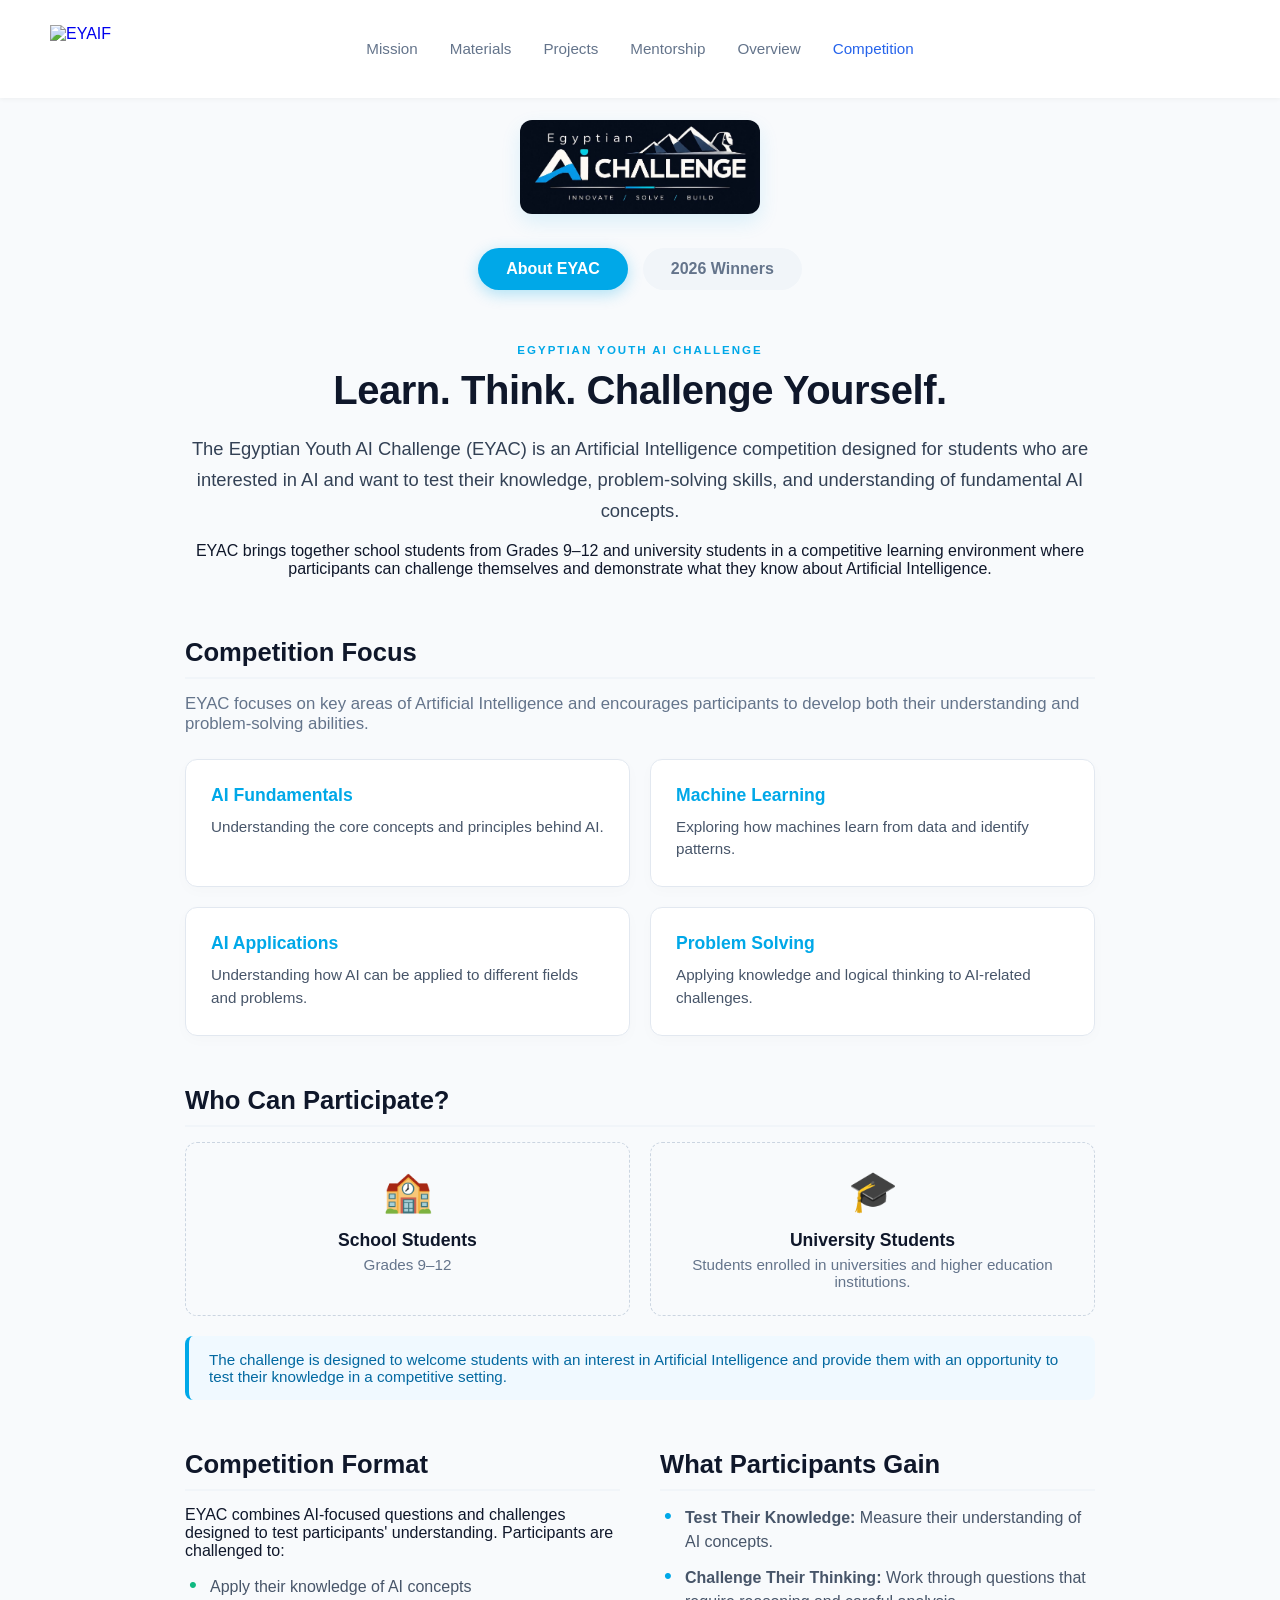
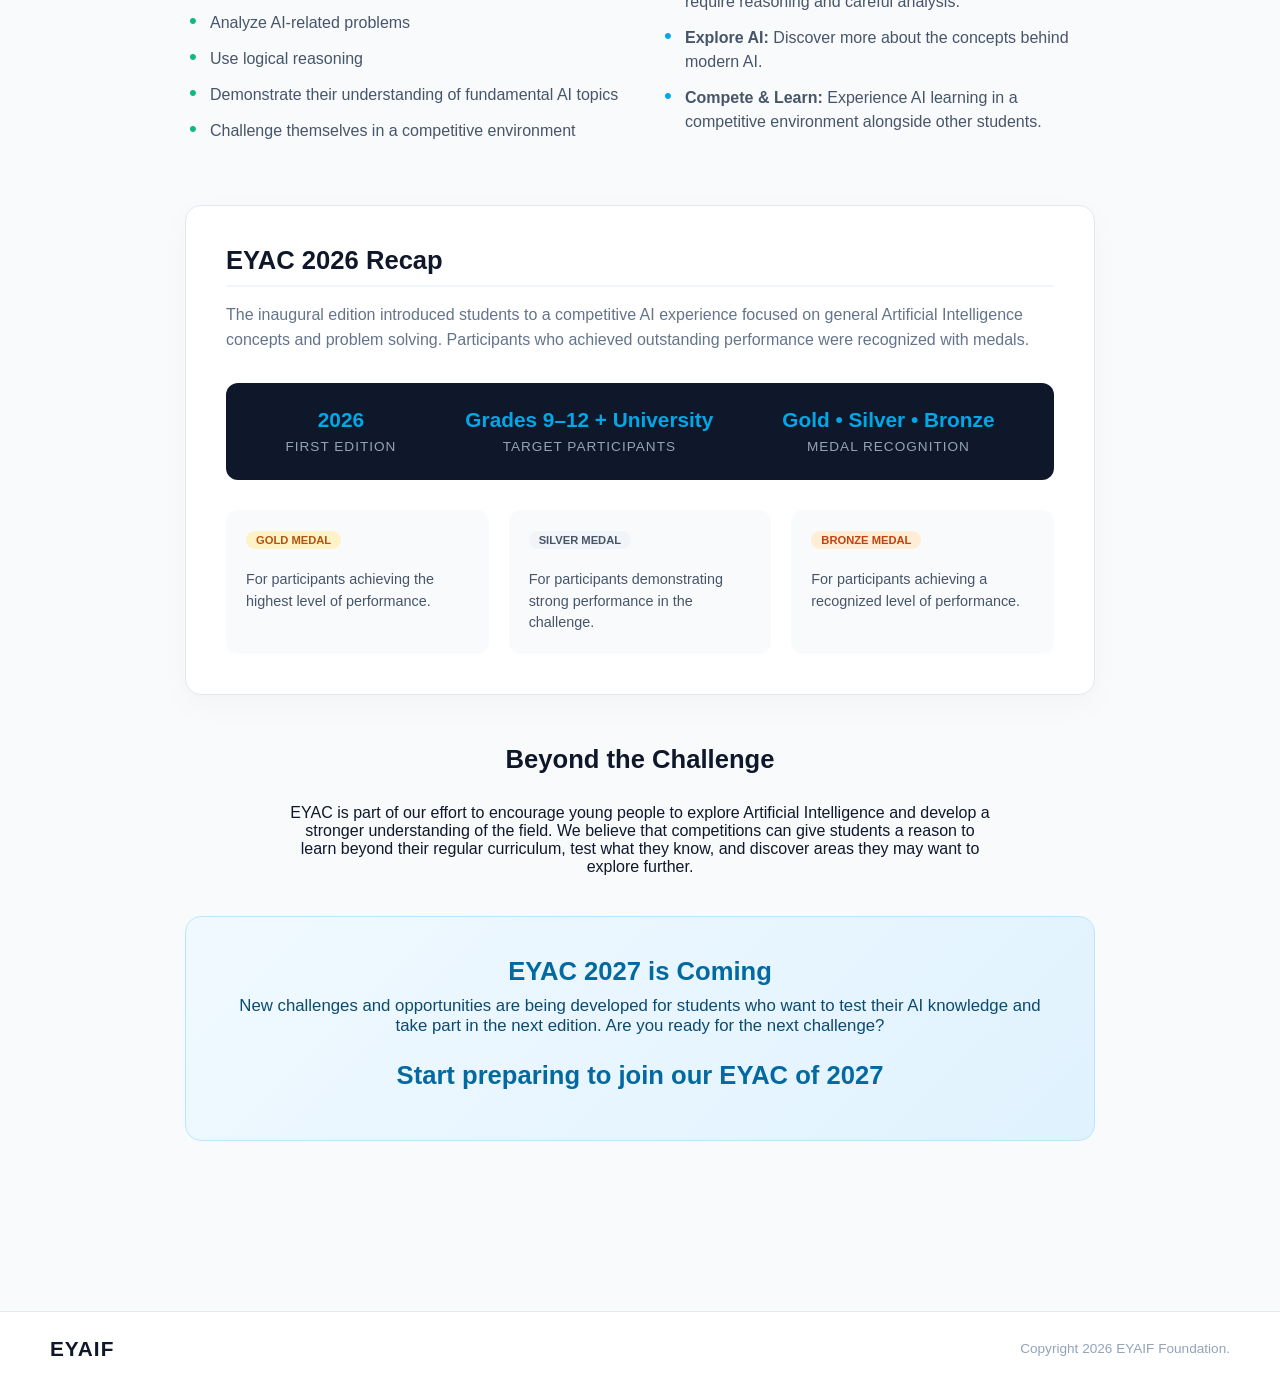
==== commit 1ae83740: "Add files via upload" ====
--- a/competition.html
+++ b/competition.html
@@ -1,395 +1,395 @@
-<!DOCTYPE html>
-<html lang="en" dir="ltr">
-
-<head>
-    <meta charset="UTF-8">
-    <meta name="viewport" content="width=device-width, initial-scale=1.0">
-    <title>EYAIF - Egyptian AI Challenge</title>
-    <link rel="icon" type="image/png" href="assets/logo-S.png">
-    <link rel="stylesheet" href="css/style.css">
-</head>
-
-<body class="light-theme">
-
-    <!-- Navbar -->
-    <header class="navbar">
-        <a href="index.html" class="logo-container">
-            <img src="assets/logo.png" alt="EYAIF" class="site-logo">
-        </a>
-
-        <ul class="nav-links">
-            <li><a href="index.html">Mission</a></li>
-            <li><a href="materials.html">Materials</a></li>
-            <li><a href="projects.html">Projects</a></li>
-            <li><a href="mentorship.html">Mentorship</a></li>
-            <li><a href="overview.html">Overview</a></li>
-            <li><a href="competition.html" class="active">Competition</a></li>
-        </ul>
-
-        <div class="nav-spacer"></div>
-    </header>
-
-    <main class="competition-page">
-        <!-- Header Section & Tabs -->
-        <div class="competition-header">
-            <div class="competition-logo-wrapper">
-                <img src="assets/egyptian-ai-challenge-logo.jpg" alt="Egyptian AI Challenge Logo"
-                    class="challenge-logo">
-            </div>
-
-            <!-- Tab Buttons -->
-            <div class="competition-tabs">
-                <button class="comp-tab active" data-tab="about-tab">About EYAC</button>
-                <button class="comp-tab" data-tab="winners-tab">2026 Winners</button>
-            </div>
-        </div>
-
-        <!-- ================= 1. ABOUT TAB ================= -->
-        <div id="about-tab" class="comp-view active-view">
-
-            <!-- Intro Section -->
-            <div class="about-hero">
-                <span class="header-tag challenge-cyan-text">EGYPTIAN YOUTH AI CHALLENGE</span>
-                <h1>Learn. Think. Challenge Yourself.</h1>
-                <p class="about-lead">The Egyptian Youth AI Challenge (EYAC) is an Artificial Intelligence competition
-                    designed for students who are interested in AI and want to test their knowledge, problem-solving
-                    skills, and understanding of fundamental AI concepts.</p>
-                <p>EYAC brings together school students from Grades 9–12 and university students in a competitive
-                    learning environment where participants can challenge themselves and demonstrate what they know
-                    about Artificial Intelligence.</p>
-            </div>
-
-            <!-- Competition Focus -->
-            <section class="about-section">
-                <h2>Competition Focus</h2>
-                <p class="section-desc">EYAC focuses on key areas of Artificial Intelligence and encourages participants
-                    to develop both their understanding and problem-solving abilities.</p>
-
-                <div class="focus-grid">
-                    <div class="focus-card">
-                        <h4>AI Fundamentals</h4>
-                        <p>Understanding the core concepts and principles behind AI.</p>
-                    </div>
-                    <div class="focus-card">
-                        <h4>Machine Learning</h4>
-                        <p>Exploring how machines learn from data and identify patterns.</p>
-                    </div>
-                    <div class="focus-card">
-                        <h4>AI Applications</h4>
-                        <p>Understanding how AI can be applied to different fields and problems.</p>
-                    </div>
-                    <div class="focus-card">
-                        <h4>Problem Solving</h4>
-                        <p>Applying knowledge and logical thinking to AI-related challenges.</p>
-                    </div>
-                </div>
-            </section>
-
-            <!-- Who Can Participate -->
-            <section class="about-section">
-                <h2>Who Can Participate?</h2>
-                <div class="participants-grid">
-                    <div class="participant-card">
-                        <div class="icon">🏫</div>
-                        <h4>School Students</h4>
-                        <p>Grades 9–12</p>
-                    </div>
-                    <div class="participant-card">
-                        <div class="icon">🎓</div>
-                        <h4>University Students</h4>
-                        <p>Students enrolled in universities and higher education institutions.</p>
-                    </div>
-                </div>
-                <p class="section-note">The challenge is designed to welcome students with an interest in Artificial
-                    Intelligence and provide them with an opportunity to test their knowledge in a competitive setting.
-                </p>
-            </section>
-
-            <!-- Format & Gains (Two Columns) -->
-            <div class="split-section">
-                <section class="about-section half">
-                    <h2>Competition Format</h2>
-                    <p>EYAC combines AI-focused questions and challenges designed to test participants' understanding.
-                        Participants are challenged to:</p>
-                    <ul class="styled-list">
-                        <li>Apply their knowledge of AI concepts</li>
-                        <li>Analyze AI-related problems</li>
-                        <li>Use logical reasoning</li>
-                        <li>Demonstrate their understanding of fundamental AI topics</li>
-                        <li>Challenge themselves in a competitive environment</li>
-                    </ul>
-                </section>
-
-                <section class="about-section half">
-                    <h2>What Participants Gain</h2>
-                    <ul class="styled-list gains-list">
-                        <li><strong>Test Their Knowledge:</strong> Measure their understanding of AI concepts.</li>
-                        <li><strong>Challenge Their Thinking:</strong> Work through questions that require reasoning and
-                            careful analysis.</li>
-                        <li><strong>Explore AI:</strong> Discover more about the concepts behind modern AI.</li>
-                        <li><strong>Compete & Learn:</strong> Experience AI learning in a competitive environment
-                            alongside other students.</li>
-                    </ul>
-                </section>
-            </div>
-
-            <!-- EYAC 2026 Recap & Recognition -->
-            <section class="about-section highlight-section">
-                <div class="recap-header">
-                    <h2>EYAC 2026 Recap</h2>
-                    <p>The inaugural edition introduced students to a competitive AI experience focused on general
-                        Artificial Intelligence concepts and problem solving. Participants who achieved outstanding
-                        performance were recognized with medals.</p>
-                </div>
-
-                <div class="stats-banner">
-                    <div class="stat"><strong>2026</strong><span>First Edition</span></div>
-                    <div class="stat"><strong>Grades 9–12 + University</strong><span>Target Participants</span></div>
-                    <div class="stat"><strong>Gold • Silver • Bronze</strong><span>Medal Recognition</span></div>
-                </div>
-
-                <div class="medals-grid">
-                    <div class="medal-card gold-border">
-                        <span class="honour-badge gold-bg">Gold Medal</span>
-                        <p>For participants achieving the highest level of performance.</p>
-                    </div>
-                    <div class="medal-card silver-border">
-                        <span class="honour-badge silver-bg">Silver Medal</span>
-                        <p>For participants demonstrating strong performance in the challenge.</p>
-                    </div>
-                    <div class="medal-card bronze-border">
-                        <span class="honour-badge bronze-bg">Bronze Medal</span>
-                        <p>For participants achieving a recognized level of performance.</p>
-                    </div>
-                </div>
-            </section>
-
-            <!-- Beyond & 2027 CTA -->
-            <section class="about-section center-text">
-                <h2>Beyond the Challenge</h2>
-                <p class="max-w-700 mx-auto">EYAC is part of our effort to encourage young people to explore Artificial
-                    Intelligence and develop a stronger understanding of the field. We believe that competitions can
-                    give students a reason to learn beyond their regular curriculum, test what they know, and discover
-                    areas they may want to explore further.</p>
-
-                <div class="cta-box">
-                    <h3>EYAC 2027 is Coming</h3>
-                    <p>New challenges and opportunities are being developed for students who want to test their AI
-                        knowledge and take part in the next edition. Are you ready for the next challenge?</p>
-                    <h3>Start preparing to join our EYAC of 2027</h3>
-                </div>
-            </section>
-
-        </div>
-
-        <!-- ================= 2. WINNERS TAB (Fixed Grid) ================= -->
-        <div id="winners-tab" class="comp-view">
-
-            <!-- 1. GOLD HONOUR -->
-            <section class="honour-group">
-                <div class="group-title gold-title">
-                    <h2>Gold Honour</h2>
-                </div>
-                <div class="portrait-card gold-tier">
-                    <div class="portrait-image-box">
-                        <img src="assets/winner1.jpg" alt="Khaled Mohamed">
-                    </div>
-                    <div class="portrait-info">
-                        <span class="honour-badge gold-bg">Gold Honour</span>
-                        <h3>Khaled Mohamed</h3>
-                        <p class="phone-number">
-                            <svg width="18" height="18" viewBox="0 0 24 24" fill="none" stroke="currentColor"
-                                stroke-width="2" stroke-linecap="round" stroke-linejoin="round">
-                                <path
-                                    d="M22 16.92v3a2 2 0 0 1-2.18 2 19.79 19.79 0 0 1-8.63-3.07 19.5 19.5 0 0 1-6-6 19.79 19.79 0 0 1-3.07-8.67A2 2 0 0 1 4.11 2h3a2 2 0 0 1 2 1.72 12.84 12.84 0 0 0 .7 2.81 2 2 0 0 1-.45 2.11L8.09 9.91a16 16 0 0 0 6 6l1.27-1.27a2 2 0 0 1 2.11-.45 12.84 12.84 0 0 0 2.81.7A2 2 0 0 1 22 16.92z">
-                                </path>
-                            </svg>
-                            +20 1030384971
-                        </p>
-                    </div>
-                </div>
-            </section>
-
-            <!-- 2. SILVER HONOUR -->
-            <section class="honour-group">
-                <div class="group-title silver-title">
-                    <h2>Silver Honour</h2>
-                </div>
-                <div class="portrait-grid grid-2">
-                    <div class="portrait-card silver-tier">
-                        <div class="portrait-image-box">
-                            <img src="assets/winner2.jpg" alt="Mohamed Mahmoud Salah">
-                        </div>
-                        <div class="portrait-info">
-                            <span class="honour-badge silver-bg">Silver Honour</span>
-                            <h3>Mohamed Mahmoud Salah</h3>
-                            <p class="phone-number">
-                                <svg width="18" height="18" viewBox="0 0 24 24" fill="none" stroke="currentColor"
-                                    stroke-width="2" stroke-linecap="round" stroke-linejoin="round">
-                                    <path
-                                        d="M22 16.92v3a2 2 0 0 1-2.18 2 19.79 19.79 0 0 1-8.63-3.07 19.5 19.5 0 0 1-6-6 19.79 19.79 0 0 1-3.07-8.67A2 2 0 0 1 4.11 2h3a2 2 0 0 1 2 1.72 12.84 12.84 0 0 0 .7 2.81 2 2 0 0 1-.45 2.11L8.09 9.91a16 16 0 0 0 6 6l1.27-1.27a2 2 0 0 1 2.11-.45 12.84 12.84 0 0 0 2.81.7A2 2 0 0 1 22 16.92z">
-                                    </path>
-                                </svg>
-                                +20 1034492104
-                            </p>
-                        </div>
-                    </div>
-                    <div class="portrait-card silver-tier">
-                        <div class="portrait-image-box">
-                            <img src="assets/winner3.jpg" alt="Hussain Mohamed">
-                        </div>
-                        <div class="portrait-info">
-                            <span class="honour-badge silver-bg">Silver Honour</span>
-                            <h3>Hussain Mohamed</h3>
-                            <p class="phone-number">
-                                <svg width="18" height="18" viewBox="0 0 24 24" fill="none" stroke="currentColor"
-                                    stroke-width="2" stroke-linecap="round" stroke-linejoin="round">
-                                    <path
-                                        d="M22 16.92v3a2 2 0 0 1-2.18 2 19.79 19.79 0 0 1-8.63-3.07 19.5 19.5 0 0 1-6-6 19.79 19.79 0 0 1-3.07-8.67A2 2 0 0 1 4.11 2h3a2 2 0 0 1 2 1.72 12.84 12.84 0 0 0 .7 2.81 2 2 0 0 1-.45 2.11L8.09 9.91a16 16 0 0 0 6 6l1.27-1.27a2 2 0 0 1 2.11-.45 12.84 12.84 0 0 0 2.81.7A2 2 0 0 1 22 16.92z">
-                                    </path>
-                                </svg>
-                                +20 1028619245
-                            </p>
-                        </div>
-                    </div>
-                </div>
-            </section>
-
-            <!-- 3. BRONZE HONOUR -->
-            <section class="honour-group">
-                <div class="group-title bronze-title">
-                    <h2>Bronze Honour</h2>
-                </div>
-                <div class="portrait-grid grid-2">
-                    <div class="portrait-card bronze-tier">
-                        <div class="portrait-image-box">
-                            <img src="assets/winner4.jpg" alt="Mohamed Refaat Khairy">
-                        </div>
-                        <div class="portrait-info">
-                            <span class="honour-badge bronze-bg">Bronze Honour</span>
-                            <h3>Mohamed Refaat Khairy</h3>
-                            <p class="phone-number">
-                                <svg width="18" height="18" viewBox="0 0 24 24" fill="none" stroke="currentColor"
-                                    stroke-width="2" stroke-linecap="round" stroke-linejoin="round">
-                                    <path
-                                        d="M22 16.92v3a2 2 0 0 1-2.18 2 19.79 19.79 0 0 1-8.63-3.07 19.5 19.5 0 0 1-6-6 19.79 19.79 0 0 1-3.07-8.67A2 2 0 0 1 4.11 2h3a2 2 0 0 1 2 1.72 12.84 12.84 0 0 0 .7 2.81 2 2 0 0 1-.45 2.11L8.09 9.91a16 16 0 0 0 6 6l1.27-1.27a2 2 0 0 1 2.11-.45 12.84 12.84 0 0 0 2.81.7A2 2 0 0 1 22 16.92z">
-                                    </path>
-                                </svg>
-                                +20 1150282487
-                            </p>
-                        </div>
-                    </div>
-                    <div class="portrait-card bronze-tier">
-                        <div class="portrait-image-box">
-                            <img src="assets/winner5.jpg" alt="Mohamed Eid">
-                        </div>
-                        <div class="portrait-info">
-                            <span class="honour-badge bronze-bg">Bronze Honour</span>
-                            <h3>Mohamed Eid</h3>
-                            <p class="phone-number">
-                                <svg width="18" height="18" viewBox="0 0 24 24" fill="none" stroke="currentColor"
-                                    stroke-width="2" stroke-linecap="round" stroke-linejoin="round">
-                                    <path
-                                        d="M22 16.92v3a2 2 0 0 1-2.18 2 19.79 19.79 0 0 1-8.63-3.07 19.5 19.5 0 0 1-6-6 19.79 19.79 0 0 1-3.07-8.67A2 2 0 0 1 4.11 2h3a2 2 0 0 1 2 1.72 12.84 12.84 0 0 0 .7 2.81 2 2 0 0 1-.45 2.11L8.09 9.91a16 16 0 0 0 6 6l1.27-1.27a2 2 0 0 1 2.11-.45 12.84 12.84 0 0 0 2.81.7A2 2 0 0 1 22 16.92z">
-                                    </path>
-                                </svg>
-                                +20 1003503491
-                            </p>
-                        </div>
-                    </div>
-                    <div class="portrait-card bronze-tier">
-                        <div class="portrait-image-box">
-                            <img src="assets/winner6.jpg" alt="Moaz Saber">
-                        </div>
-                        <div class="portrait-info">
-                            <span class="honour-badge bronze-bg">Bronze Honour</span>
-                            <h3>Moaz Saber</h3>
-                            <p class="phone-number">
-                                <svg width="18" height="18" viewBox="0 0 24 24" fill="none" stroke="currentColor"
-                                    stroke-width="2" stroke-linecap="round" stroke-linejoin="round">
-                                    <path
-                                        d="M22 16.92v3a2 2 0 0 1-2.18 2 19.79 19.79 0 0 1-8.63-3.07 19.5 19.5 0 0 1-6-6 19.79 19.79 0 0 1-3.07-8.67A2 2 0 0 1 4.11 2h3a2 2 0 0 1 2 1.72 12.84 12.84 0 0 0 .7 2.81 2 2 0 0 1-.45 2.11L8.09 9.91a16 16 0 0 0 6 6l1.27-1.27a2 2 0 0 1 2.11-.45 12.84 12.84 0 0 0 2.81.7A2 2 0 0 1 22 16.92z">
-                                    </path>
-                                </svg>
-                                +20 1039842070
-                            </p>
-                        </div>
-                    </div>
-                    <div class="portrait-card bronze-tier">
-                        <div class="portrait-image-box">
-                            <img src="assets/winner7.jpg" alt="El-Sayed Fathy">
-                        </div>
-                        <div class="portrait-info">
-                            <span class="honour-badge bronze-bg">Bronze Honour</span>
-                            <h3>El-Sayed Fathy</h3>
-                            <p class="phone-number">
-                                <svg width="18" height="18" viewBox="0 0 24 24" fill="none" stroke="currentColor"
-                                    stroke-width="2" stroke-linecap="round" stroke-linejoin="round">
-                                    <path
-                                        d="M22 16.92v3a2 2 0 0 1-2.18 2 19.79 19.79 0 0 1-8.63-3.07 19.5 19.5 0 0 1-6-6 19.79 19.79 0 0 1-3.07-8.67A2 2 0 0 1 4.11 2h3a2 2 0 0 1 2 1.72 12.84 12.84 0 0 0 .7 2.81 2 2 0 0 1-.45 2.11L8.09 9.91a16 16 0 0 0 6 6l1.27-1.27a2 2 0 0 1 2.11-.45 12.84 12.84 0 0 0 2.81.7A2 2 0 0 1 22 16.92z">
-                                    </path>
-                                </svg>
-                                +20 1022524560
-                            </p>
-                        </div>
-                    </div>
-                    <!-- تم وضع محمد صابر داخل الـ Grid ليصبح بجوار السيد فتحي وتنضبط المسافات -->
-                    <div class="portrait-card bronze-tier">
-                        <div class="portrait-image-box">
-                            <img src="assets/winner8.jpg" alt="Mohamed Saber">
-                        </div>
-                        <div class="portrait-info">
-                            <span class="honour-badge bronze-bg">Bronze Honour</span>
-                            <h3>Mohamed Saber</h3>
-                            <p class="phone-number">
-                                <svg width="18" height="18" viewBox="0 0 24 24" fill="none" stroke="currentColor"
-                                    stroke-width="2" stroke-linecap="round" stroke-linejoin="round">
-                                    <path
-                                        d="M22 16.92v3a2 2 0 0 1-2.18 2 19.79 19.79 0 0 1-8.63-3.07 19.5 19.5 0 0 1-6-6 19.79 19.79 0 0 1-3.07-8.67A2 2 0 0 1 4.11 2h3a2 2 0 0 1 2 1.72 12.84 12.84 0 0 0 .7 2.81 2 2 0 0 1-.45 2.11L8.09 9.91a16 16 0 0 0 6 6l1.27-1.27a2 2 0 0 1 2.11-.45 12.84 12.84 0 0 0 2.81.7A2 2 0 0 1 22 16.92z">
-                                    </path>
-                                </svg>
-                                +20 1016907115
-                            </p>
-                        </div>
-                    </div>
-                </div> <!-- نهاية الـ Grid هنا بعد محمد صابر -->
-            </section>
-        </div>
-    </main>
-
-    <!-- Footer -->
-    <footer class="site-footer">
-        <div class="footer-container">
-            <div class="footer-logo">
-                <span class="logo-text">EYAIF</span>
-            </div>
-            <div class="footer-right">
-                <div class="copyright">
-                    Copyright 2026 EYAIF Foundation.
-                </div>
-            </div>
-        </div>
-    </footer>
-
-    <!-- سكريبت تبديل الصفحات (Tabs) -->
-    <script>
-        document.addEventListener('DOMContentLoaded', () => {
-            const tabs = document.querySelectorAll('.comp-tab');
-            const views = document.querySelectorAll('.comp-view');
-
-            tabs.forEach(tab => {
-                tab.addEventListener('click', () => {
-                    // إزالة التحديد من جميع الأزرار والصفحات
-                    tabs.forEach(t => t.classList.remove('active'));
-                    views.forEach(v => v.classList.remove('active-view'));
-
-                    // تفعيل الزر والصفحة المختارة
-                    tab.classList.add('active');
-                    document.getElementById(tab.dataset.tab).classList.add('active-view');
-                });
-            });
-        });
-    </script>
-</body>
-
+<!DOCTYPE html>
+<html lang="en" dir="ltr">
+
+<head>
+    <meta charset="UTF-8">
+    <meta name="viewport" content="width=device-width, initial-scale=1.0">
+    <title>EYAIF - Egyptian AI Challenge</title>
+    <link rel="icon" type="image/png" href="assets/logo-S.png">
+    <link rel="stylesheet" href="css/style.css">
+</head>
+
+<body class="light-theme">
+
+    <!-- Navbar -->
+    <header class="navbar">
+        <a href="index.html" class="logo-container">
+            <img src="assets/logo.png" alt="EYAIF" class="site-logo">
+        </a>
+
+        <ul class="nav-links">
+            <li><a href="index.html">Mission</a></li>
+            <li><a href="materials.html">Materials</a></li>
+            <li><a href="projects.html">Projects</a></li>
+            <li><a href="mentorship.html">Mentorship</a></li>
+            <li><a href="overview.html">Overview</a></li>
+            <li><a href="competition.html" class="active">Competition</a></li>
+        </ul>
+
+        <div class="nav-spacer"></div>
+    </header>
+
+    <main class="competition-page">
+        <!-- Header Section & Tabs -->
+        <div class="competition-header">
+            <div class="competition-logo-wrapper">
+                <img src="assets/egyptian-ai-challenge-logo.jpg" alt="Egyptian AI Challenge Logo"
+                    class="challenge-logo">
+            </div>
+
+            <!-- Tab Buttons -->
+            <div class="competition-tabs">
+                <button class="comp-tab active" data-tab="about-tab">About EYAC</button>
+                <button class="comp-tab" data-tab="winners-tab">2026 Winners</button>
+            </div>
+        </div>
+
+        <!-- ================= 1. ABOUT TAB ================= -->
+        <div id="about-tab" class="comp-view active-view">
+
+            <!-- Intro Section -->
+            <div class="about-hero">
+                <span class="header-tag challenge-cyan-text">EGYPTIAN YOUTH AI CHALLENGE</span>
+                <h1>Learn. Think. Challenge Yourself.</h1>
+                <p class="about-lead">The Egyptian Youth AI Challenge (EYAC) is an Artificial Intelligence competition
+                    designed for students who are interested in AI and want to test their knowledge, problem-solving
+                    skills, and understanding of fundamental AI concepts.</p>
+                <p>EYAC brings together school students from Grades 9–12 and university students in a competitive
+                    learning environment where participants can challenge themselves and demonstrate what they know
+                    about Artificial Intelligence.</p>
+            </div>
+
+            <!-- Competition Focus -->
+            <section class="about-section">
+                <h2>Competition Focus</h2>
+                <p class="section-desc">EYAC focuses on key areas of Artificial Intelligence and encourages participants
+                    to develop both their understanding and problem-solving abilities.</p>
+
+                <div class="focus-grid">
+                    <div class="focus-card">
+                        <h4>AI Fundamentals</h4>
+                        <p>Understanding the core concepts and principles behind AI.</p>
+                    </div>
+                    <div class="focus-card">
+                        <h4>Machine Learning</h4>
+                        <p>Exploring how machines learn from data and identify patterns.</p>
+                    </div>
+                    <div class="focus-card">
+                        <h4>AI Applications</h4>
+                        <p>Understanding how AI can be applied to different fields and problems.</p>
+                    </div>
+                    <div class="focus-card">
+                        <h4>Problem Solving</h4>
+                        <p>Applying knowledge and logical thinking to AI-related challenges.</p>
+                    </div>
+                </div>
+            </section>
+
+            <!-- Who Can Participate -->
+            <section class="about-section">
+                <h2>Who Can Participate?</h2>
+                <div class="participants-grid">
+                    <div class="participant-card">
+                        <div class="icon">🏫</div>
+                        <h4>School Students</h4>
+                        <p>Grades 9–12</p>
+                    </div>
+                    <div class="participant-card">
+                        <div class="icon">🎓</div>
+                        <h4>University Students</h4>
+                        <p>Students enrolled in universities and higher education institutions.</p>
+                    </div>
+                </div>
+                <p class="section-note">The challenge is designed to welcome students with an interest in Artificial
+                    Intelligence and provide them with an opportunity to test their knowledge in a competitive setting.
+                </p>
+            </section>
+
+            <!-- Format & Gains (Two Columns) -->
+            <div class="split-section">
+                <section class="about-section half">
+                    <h2>Competition Format</h2>
+                    <p>EYAC combines AI-focused questions and challenges designed to test participants' understanding.
+                        Participants are challenged to:</p>
+                    <ul class="styled-list">
+                        <li>Apply their knowledge of AI concepts</li>
+                        <li>Analyze AI-related problems</li>
+                        <li>Use logical reasoning</li>
+                        <li>Demonstrate their understanding of fundamental AI topics</li>
+                        <li>Challenge themselves in a competitive environment</li>
+                    </ul>
+                </section>
+
+                <section class="about-section half">
+                    <h2>What Participants Gain</h2>
+                    <ul class="styled-list gains-list">
+                        <li><strong>Test Their Knowledge:</strong> Measure their understanding of AI concepts.</li>
+                        <li><strong>Challenge Their Thinking:</strong> Work through questions that require reasoning and
+                            careful analysis.</li>
+                        <li><strong>Explore AI:</strong> Discover more about the concepts behind modern AI.</li>
+                        <li><strong>Compete & Learn:</strong> Experience AI learning in a competitive environment
+                            alongside other students.</li>
+                    </ul>
+                </section>
+            </div>
+
+            <!-- EYAC 2026 Recap & Recognition -->
+            <section class="about-section highlight-section">
+                <div class="recap-header">
+                    <h2>EYAC 2026 Recap</h2>
+                    <p>The inaugural edition introduced students to a competitive AI experience focused on general
+                        Artificial Intelligence concepts and problem solving. Participants who achieved outstanding
+                        performance were recognized with medals.</p>
+                </div>
+
+                <div class="stats-banner">
+                    <div class="stat"><strong>2026</strong><span>First Edition</span></div>
+                    <div class="stat"><strong>Grades 9–12 + University</strong><span>Target Participants</span></div>
+                    <div class="stat"><strong>Gold • Silver • Bronze</strong><span>Medal Recognition</span></div>
+                </div>
+
+                <div class="medals-grid">
+                    <div class="medal-card gold-border">
+                        <span class="honour-badge gold-bg">Gold Medal</span>
+                        <p>For participants achieving the highest level of performance.</p>
+                    </div>
+                    <div class="medal-card silver-border">
+                        <span class="honour-badge silver-bg">Silver Medal</span>
+                        <p>For participants demonstrating strong performance in the challenge.</p>
+                    </div>
+                    <div class="medal-card bronze-border">
+                        <span class="honour-badge bronze-bg">Bronze Medal</span>
+                        <p>For participants achieving a recognized level of performance.</p>
+                    </div>
+                </div>
+            </section>
+
+            <!-- Beyond & 2027 CTA -->
+            <section class="about-section center-text">
+                <h2>Beyond the Challenge</h2>
+                <p class="max-w-700 mx-auto">EYAC is part of our effort to encourage young people to explore Artificial
+                    Intelligence and develop a stronger understanding of the field. We believe that competitions can
+                    give students a reason to learn beyond their regular curriculum, test what they know, and discover
+                    areas they may want to explore further.</p>
+
+                <div class="cta-box">
+                    <h3>EYAC 2027 is Coming</h3>
+                    <p>New challenges and opportunities are being developed for students who want to test their AI
+                        knowledge and take part in the next edition. Are you ready for the next challenge?</p>
+                    <h3>Start preparing to join our EYAC of 2027</h3>
+                </div>
+            </section>
+
+        </div>
+
+        <!-- ================= 2. WINNERS TAB (Fixed Grid) ================= -->
+        <div id="winners-tab" class="comp-view">
+
+            <!-- 1. GOLD HONOUR -->
+            <section class="honour-group">
+                <div class="group-title gold-title">
+                    <h2>Gold Honour</h2>
+                </div>
+                <div class="portrait-card gold-tier">
+                    <div class="portrait-image-box">
+                        <img src="assets/winner1.jpg" alt="Khaled Mohamed">
+                    </div>
+                    <div class="portrait-info">
+                        <span class="honour-badge gold-bg">Gold Honour</span>
+                        <h3>Khaled Mohamed</h3>
+                        <p class="phone-number">
+                            <svg width="18" height="18" viewBox="0 0 24 24" fill="none" stroke="currentColor"
+                                stroke-width="2" stroke-linecap="round" stroke-linejoin="round">
+                                <path
+                                    d="M22 16.92v3a2 2 0 0 1-2.18 2 19.79 19.79 0 0 1-8.63-3.07 19.5 19.5 0 0 1-6-6 19.79 19.79 0 0 1-3.07-8.67A2 2 0 0 1 4.11 2h3a2 2 0 0 1 2 1.72 12.84 12.84 0 0 0 .7 2.81 2 2 0 0 1-.45 2.11L8.09 9.91a16 16 0 0 0 6 6l1.27-1.27a2 2 0 0 1 2.11-.45 12.84 12.84 0 0 0 2.81.7A2 2 0 0 1 22 16.92z">
+                                </path>
+                            </svg>
+                            +20 1030384971
+                        </p>
+                    </div>
+                </div>
+            </section>
+
+            <!-- 2. SILVER HONOUR -->
+            <section class="honour-group">
+                <div class="group-title silver-title">
+                    <h2>Silver Honour</h2>
+                </div>
+                <div class="portrait-grid grid-2">
+                    <div class="portrait-card silver-tier">
+                        <div class="portrait-image-box">
+                            <img src="assets/winner2.jpg" alt="Mohamed Mahmoud Salah">
+                        </div>
+                        <div class="portrait-info">
+                            <span class="honour-badge silver-bg">Silver Honour</span>
+                            <h3>Mohamed Mahmoud Salah</h3>
+                            <p class="phone-number">
+                                <svg width="18" height="18" viewBox="0 0 24 24" fill="none" stroke="currentColor"
+                                    stroke-width="2" stroke-linecap="round" stroke-linejoin="round">
+                                    <path
+                                        d="M22 16.92v3a2 2 0 0 1-2.18 2 19.79 19.79 0 0 1-8.63-3.07 19.5 19.5 0 0 1-6-6 19.79 19.79 0 0 1-3.07-8.67A2 2 0 0 1 4.11 2h3a2 2 0 0 1 2 1.72 12.84 12.84 0 0 0 .7 2.81 2 2 0 0 1-.45 2.11L8.09 9.91a16 16 0 0 0 6 6l1.27-1.27a2 2 0 0 1 2.11-.45 12.84 12.84 0 0 0 2.81.7A2 2 0 0 1 22 16.92z">
+                                    </path>
+                                </svg>
+                                +20 1034492104
+                            </p>
+                        </div>
+                    </div>
+                    <div class="portrait-card silver-tier">
+                        <div class="portrait-image-box">
+                            <img src="assets/winner3.jpg" alt="Hussain Mohamed">
+                        </div>
+                        <div class="portrait-info">
+                            <span class="honour-badge silver-bg">Silver Honour</span>
+                            <h3>Hussain Mohamed</h3>
+                            <p class="phone-number">
+                                <svg width="18" height="18" viewBox="0 0 24 24" fill="none" stroke="currentColor"
+                                    stroke-width="2" stroke-linecap="round" stroke-linejoin="round">
+                                    <path
+                                        d="M22 16.92v3a2 2 0 0 1-2.18 2 19.79 19.79 0 0 1-8.63-3.07 19.5 19.5 0 0 1-6-6 19.79 19.79 0 0 1-3.07-8.67A2 2 0 0 1 4.11 2h3a2 2 0 0 1 2 1.72 12.84 12.84 0 0 0 .7 2.81 2 2 0 0 1-.45 2.11L8.09 9.91a16 16 0 0 0 6 6l1.27-1.27a2 2 0 0 1 2.11-.45 12.84 12.84 0 0 0 2.81.7A2 2 0 0 1 22 16.92z">
+                                    </path>
+                                </svg>
+                                +20 1028619245
+                            </p>
+                        </div>
+                    </div>
+                </div>
+            </section>
+
+            <!-- 3. BRONZE HONOUR -->
+            <section class="honour-group">
+                <div class="group-title bronze-title">
+                    <h2>Bronze Honour</h2>
+                </div>
+                <div class="portrait-grid grid-2">
+                    <div class="portrait-card bronze-tier">
+                        <div class="portrait-image-box">
+                            <img src="assets/winner4.jpg" alt="Mohamed Refaat Khairy">
+                        </div>
+                        <div class="portrait-info">
+                            <span class="honour-badge bronze-bg">Bronze Honour</span>
+                            <h3>Mohamed Refaat Khairy</h3>
+                            <p class="phone-number">
+                                <svg width="18" height="18" viewBox="0 0 24 24" fill="none" stroke="currentColor"
+                                    stroke-width="2" stroke-linecap="round" stroke-linejoin="round">
+                                    <path
+                                        d="M22 16.92v3a2 2 0 0 1-2.18 2 19.79 19.79 0 0 1-8.63-3.07 19.5 19.5 0 0 1-6-6 19.79 19.79 0 0 1-3.07-8.67A2 2 0 0 1 4.11 2h3a2 2 0 0 1 2 1.72 12.84 12.84 0 0 0 .7 2.81 2 2 0 0 1-.45 2.11L8.09 9.91a16 16 0 0 0 6 6l1.27-1.27a2 2 0 0 1 2.11-.45 12.84 12.84 0 0 0 2.81.7A2 2 0 0 1 22 16.92z">
+                                    </path>
+                                </svg>
+                                +20 1150282487
+                            </p>
+                        </div>
+                    </div>
+                    <div class="portrait-card bronze-tier">
+                        <div class="portrait-image-box">
+                            <img src="assets/winner5.jpg" alt="Mohamed Eid">
+                        </div>
+                        <div class="portrait-info">
+                            <span class="honour-badge bronze-bg">Bronze Honour</span>
+                            <h3>Mohamed Eid</h3>
+                            <p class="phone-number">
+                                <svg width="18" height="18" viewBox="0 0 24 24" fill="none" stroke="currentColor"
+                                    stroke-width="2" stroke-linecap="round" stroke-linejoin="round">
+                                    <path
+                                        d="M22 16.92v3a2 2 0 0 1-2.18 2 19.79 19.79 0 0 1-8.63-3.07 19.5 19.5 0 0 1-6-6 19.79 19.79 0 0 1-3.07-8.67A2 2 0 0 1 4.11 2h3a2 2 0 0 1 2 1.72 12.84 12.84 0 0 0 .7 2.81 2 2 0 0 1-.45 2.11L8.09 9.91a16 16 0 0 0 6 6l1.27-1.27a2 2 0 0 1 2.11-.45 12.84 12.84 0 0 0 2.81.7A2 2 0 0 1 22 16.92z">
+                                    </path>
+                                </svg>
+                                +20 1003503491
+                            </p>
+                        </div>
+                    </div>
+                    <div class="portrait-card bronze-tier">
+                        <div class="portrait-image-box">
+                            <img src="assets/winner6.jpg" alt="Moaz Saber">
+                        </div>
+                        <div class="portrait-info">
+                            <span class="honour-badge bronze-bg">Bronze Honour</span>
+                            <h3>Moaz Saber</h3>
+                            <p class="phone-number">
+                                <svg width="18" height="18" viewBox="0 0 24 24" fill="none" stroke="currentColor"
+                                    stroke-width="2" stroke-linecap="round" stroke-linejoin="round">
+                                    <path
+                                        d="M22 16.92v3a2 2 0 0 1-2.18 2 19.79 19.79 0 0 1-8.63-3.07 19.5 19.5 0 0 1-6-6 19.79 19.79 0 0 1-3.07-8.67A2 2 0 0 1 4.11 2h3a2 2 0 0 1 2 1.72 12.84 12.84 0 0 0 .7 2.81 2 2 0 0 1-.45 2.11L8.09 9.91a16 16 0 0 0 6 6l1.27-1.27a2 2 0 0 1 2.11-.45 12.84 12.84 0 0 0 2.81.7A2 2 0 0 1 22 16.92z">
+                                    </path>
+                                </svg>
+                                +20 1039842070
+                            </p>
+                        </div>
+                    </div>
+                    <div class="portrait-card bronze-tier">
+                        <div class="portrait-image-box">
+                            <img src="assets/winner7.jpg" alt="El-Sayed Fathy">
+                        </div>
+                        <div class="portrait-info">
+                            <span class="honour-badge bronze-bg">Bronze Honour</span>
+                            <h3>El-Sayed Fathy</h3>
+                            <p class="phone-number">
+                                <svg width="18" height="18" viewBox="0 0 24 24" fill="none" stroke="currentColor"
+                                    stroke-width="2" stroke-linecap="round" stroke-linejoin="round">
+                                    <path
+                                        d="M22 16.92v3a2 2 0 0 1-2.18 2 19.79 19.79 0 0 1-8.63-3.07 19.5 19.5 0 0 1-6-6 19.79 19.79 0 0 1-3.07-8.67A2 2 0 0 1 4.11 2h3a2 2 0 0 1 2 1.72 12.84 12.84 0 0 0 .7 2.81 2 2 0 0 1-.45 2.11L8.09 9.91a16 16 0 0 0 6 6l1.27-1.27a2 2 0 0 1 2.11-.45 12.84 12.84 0 0 0 2.81.7A2 2 0 0 1 22 16.92z">
+                                    </path>
+                                </svg>
+                                +20 1022524560
+                            </p>
+                        </div>
+                    </div>
+                    <!-- تم وضع محمد صابر داخل الـ Grid ليصبح بجوار السيد فتحي وتنضبط المسافات -->
+                    <div class="portrait-card bronze-tier">
+                        <div class="portrait-image-box">
+                            <img src="assets/winner8.jpg" alt="Mohamed Saber">
+                        </div>
+                        <div class="portrait-info">
+                            <span class="honour-badge bronze-bg">Bronze Honour</span>
+                            <h3>Mohamed Saber</h3>
+                            <p class="phone-number">
+                                <svg width="18" height="18" viewBox="0 0 24 24" fill="none" stroke="currentColor"
+                                    stroke-width="2" stroke-linecap="round" stroke-linejoin="round">
+                                    <path
+                                        d="M22 16.92v3a2 2 0 0 1-2.18 2 19.79 19.79 0 0 1-8.63-3.07 19.5 19.5 0 0 1-6-6 19.79 19.79 0 0 1-3.07-8.67A2 2 0 0 1 4.11 2h3a2 2 0 0 1 2 1.72 12.84 12.84 0 0 0 .7 2.81 2 2 0 0 1-.45 2.11L8.09 9.91a16 16 0 0 0 6 6l1.27-1.27a2 2 0 0 1 2.11-.45 12.84 12.84 0 0 0 2.81.7A2 2 0 0 1 22 16.92z">
+                                    </path>
+                                </svg>
+                                +20 1016907115
+                            </p>
+                        </div>
+                    </div>
+                </div> <!-- نهاية الـ Grid هنا بعد محمد صابر -->
+            </section>
+        </div>
+    </main>
+
+    <!-- Footer -->
+    <footer class="site-footer">
+        <div class="footer-container">
+            <div class="footer-logo">
+                <span class="logo-text">EYAIF</span>
+            </div>
+            <div class="footer-right">
+                <div class="copyright">
+                    Copyright 2026 EYAIF Foundation.
+                </div>
+            </div>
+        </div>
+    </footer>
+
+    <!-- سكريبت تبديل الصفحات (Tabs) -->
+    <script>
+        document.addEventListener('DOMContentLoaded', () => {
+            const tabs = document.querySelectorAll('.comp-tab');
+            const views = document.querySelectorAll('.comp-view');
+
+            tabs.forEach(tab => {
+                tab.addEventListener('click', () => {
+                    // إزالة التحديد من جميع الأزرار والصفحات
+                    tabs.forEach(t => t.classList.remove('active'));
+                    views.forEach(v => v.classList.remove('active-view'));
+
+                    // تفعيل الزر والصفحة المختارة
+                    tab.classList.add('active');
+                    document.getElementById(tab.dataset.tab).classList.add('active-view');
+                });
+            });
+        });
+    </script>
+</body>
+
 </html>
--- a/css/style.css
+++ b/css/style.css
@@ -1,1842 +1,1844 @@
-* {
-    margin: 0;
-    padding: 0;
-    box-sizing: border-box;
-}
-
-body {
-    font-family: 'Segoe UI', Tahoma, Geneva, Verdana, sans-serif;
-    background-color: #0b0f19;
-    color: #ffffff;
-    overflow-x: hidden;
-    direction: ltr;
-    /* اتجاه الموقع من اليسار لليمين */
-    text-align: left;
-}
-
-/* Navbar */
-.navbar {
-    position: fixed;
-    top: 0;
-    left: 0;
-    width: 100%;
-    display: flex;
-    justify-content: space-between;
-    align-items: center;
-    padding: 25px 50px;
-    z-index: 1000;
-    background: linear-gradient(to bottom, rgba(11, 15, 25, 0.95), transparent);
-}
-
-.logo-container {
-    display: flex;
-    align-items: center;
-    flex: 1;
-    text-decoration: none;
-}
-
-.site-logo {
-    height: 48px;
-    width: auto;
-    max-width: 180px;
-    object-fit: contain;
-    display: block;
-    transition: transform 0.25s ease, opacity 0.25s ease;
-}
-
-.logo-container:hover .site-logo {
-    transform: scale(1.04);
-}
-
-.logo-text {
-    font-size: 1.4rem;
-    font-weight: 800;
-    letter-spacing: 1.5px;
-    color: #ffffff;
-}
-
-.nav-links {
-    list-style: none;
-    display: flex;
-    gap: 32px;
-    justify-content: center;
-    flex: 2;
-    /* وضع القائمة في المنتصف تماماً */
-}
-
-.nav-spacer {
-    flex: 1;
-    /* عنصر موازنة مع جهة اللوجو */
-}
-
-.nav-links a {
-    color: #94a3b8;
-    text-decoration: none;
-    font-size: 0.95rem;
-    font-weight: 500;
-    transition: color 0.3s ease;
-}
-
-.nav-links a:hover,
-.nav-links a.active {
-    color: #ffffff;
-}
-
-/* Hero & Video Background Section */
-/* =========================================
-   Mission Page (Canvas & Sticky Scroll)
-   ========================================= */
-
-.hero-section {
-    position: relative;
-    background: #000;
-    height: 700vh;
-}
-
-/* ================= 1. الخلفية والكانفاس ================= */
-.video-container {
-    position: fixed;
-    top: 0;
-    left: 0;
-    width: 100%;
-    height: 100vh;
-    z-index: 1;
-    background: #000;
-    overflow: hidden;
-    pointer-events: none;
-}
-
-#hero-canvas {
-    position: absolute;
-    top: 0;
-    left: 0;
-    width: 100%;
-    height: 100%;
-    object-fit: cover;
-}
-
-.video-overlay {
-    position: absolute;
-    top: 0;
-    left: 0;
-    width: 100%;
-    height: 100%;
-    background: radial-gradient(circle at center, rgba(15, 23, 42, 0.4) 0%, rgba(9, 13, 22, 0.85) 100%);
-    pointer-events: none;
-}
-
-/* ================= 2. حاوية المحتوى الثابتة والتمرير ================= */
-.scroll-content {
-    position: fixed;
-    top: 0;
-    left: 0;
-    width: 100%;
-    height: 100vh;
-    z-index: 10;
-    pointer-events: none;
-}
-
-.scroll-step {
-    position: absolute;
-    top: 50%;
-    width: calc(100% - 100px);
-    max-width: 580px;
-    opacity: 0;
-    visibility: hidden;
-    pointer-events: none;
-    transform: translateY(calc(-50% + 25px));
-    transition: opacity 0.45s cubic-bezier(0.2, 0.8, 0.2, 1), transform 0.45s cubic-bezier(0.2, 0.8, 0.2, 1), visibility 0.45s;
-    will-change: transform, opacity;
-}
-
-/* حالة الشريحة النشطة (ظاهرة دائماً بوضوح 100%) */
-.scroll-step.active {
-    opacity: 1;
-    visibility: visible;
-    pointer-events: auto;
-    transform: translateY(-50%);
-}
-
-/* التوزيع اليمين واليسار */
-.scroll-step:nth-child(odd):not(.final-step) {
-    left: 8%;
-    right: auto;
-}
-
-.scroll-step:nth-child(even) {
-    right: 8%;
-    left: auto;
-}
-
-/* الشريحة الأخيرة في المنتصف */
-.scroll-step.final-step {
-    left: 50%;
-    right: auto;
-    max-width: 640px;
-    transform: translate(-50%, calc(-50% + 25px));
-}
-
-.scroll-step.final-step.active {
-    transform: translate(-50%, -50%);
-}
-
-/* ================= 3. تصميم الكارت الزجاجي ================= */
-.floating-content {
-    width: 100%;
-    max-height: 85vh;
-    overflow-y: auto;
-    background: rgba(11, 15, 25, 0.65);
-    backdrop-filter: blur(20px);
-    -webkit-backdrop-filter: blur(20px);
-    border: 1px solid rgba(255, 255, 255, 0.1);
-    border-left: 4px solid #00a8e8;
-    padding: 42px 38px;
-    border-radius: 20px;
-    box-shadow: 0 30px 60px rgba(0, 0, 0, 0.55), 0 0 35px rgba(0, 168, 232, 0.08);
-    pointer-events: auto;
-}
-
-/* ================= 4. تنسيقات النصوص الداخلية ================= */
-.floating-content h1,
-.floating-content h2 {
-    font-size: 2.1rem;
-    color: #ffffff;
-    margin-bottom: 18px;
-    line-height: 1.25;
-    letter-spacing: -0.5px;
-}
-
-.floating-content p {
-    font-size: 1.05rem;
-    color: #cbd5e1;
-    line-height: 1.65;
-    margin-bottom: 22px;
-}
-
-.mt-3 {
-    margin-top: 12px;
-}
-
-.section-tag {
-    display: inline-block;
-    color: #00a8e8;
-    font-size: 0.8rem;
-    font-weight: 700;
-    letter-spacing: 2px;
-    margin-bottom: 12px;
-}
-
-.inner-heading {
-    color: #ffffff;
-    font-size: 1.3rem;
-    margin-top: 24px;
-    margin-bottom: 10px;
-    font-weight: 700;
-}
-
-/* ================= 5. الزر الزجاجي ================= */
-.glass-btn {
-    display: inline-flex;
-    align-items: center;
-    gap: 8px;
-    padding: 12px 28px;
-    background: rgba(0, 168, 232, 0.1);
-    border: 1px solid rgba(0, 168, 232, 0.4);
-    color: #00a8e8;
-    font-weight: 600;
-    border-radius: 30px;
-    text-decoration: none;
-    transition: all 0.3s ease;
-}
-
-.glass-btn:hover {
-    background: #00a8e8;
-    color: #ffffff;
-    transform: translateX(5px);
-    box-shadow: 0 10px 20px rgba(0, 168, 232, 0.3);
-}
-
-/* ================= 6. القسم الأخير (الوسط) ================= */
-.center-content {
-    text-align: center;
-    border-left: 1px solid rgba(255, 255, 255, 0.1);
-    border-top: 4px solid #00a8e8;
-}
-
-.poetic-text {
-    font-size: 1.25rem !important;
-    font-style: italic;
-    color: #94a3b8 !important;
-    line-height: 1.9 !important;
-}
-
-.final-heading {
-    font-size: 2.3rem;
-    color: #ffffff;
-    font-weight: 800;
-    margin-top: 25px;
-}
-
-/* ================= 7. التجاوب مع الموبايل ================= */
-@media (max-width: 900px) {
-    .navbar {
-        padding: 15px 20px;
-        flex-direction: column;
-        gap: 15px;
-    }
-
-    .site-logo {
-        height: 40px;
-    }
-
-    .logo-container,
-    .nav-spacer {
-        flex: none;
-    }
-
-    .nav-links {
-        gap: 15px;
-        flex-wrap: wrap;
-        justify-content: center;
-    }
-
-    .scroll-step,
-    .scroll-step:nth-child(odd):not(.final-step),
-    .scroll-step:nth-child(even),
-    .scroll-step.final-step {
-        left: 50% !important;
-        right: auto !important;
-        width: calc(100% - 40px);
-        max-width: 480px;
-        transform: translate(-50%, calc(-50% + 25px)) !important;
-    }
-
-    .scroll-step.active,
-    .scroll-step:nth-child(odd):not(.final-step).active,
-    .scroll-step:nth-child(even).active,
-    .scroll-step.final-step.active {
-        transform: translate(-50%, -50%) !important;
-    }
-
-    .floating-content {
-        padding: 32px 22px;
-    }
-
-    .floating-content h1,
-    .floating-content h2 {
-        font-size: 1.6rem;
-    }
-
-    .floating-content p {
-        font-size: 0.95rem;
-        line-height: 1.55;
-    }
-}
-
-
-/* =========================================
-   Light Theme Override (For Mentorship Page)
-   ========================================= */
-body.light-theme {
-    background-color: #f8fafc;
-    /* خلفية بيضاء مائلة للرمادي الفاتح جداً */
-    color: #0f172a;
-}
-
-/* تعديل ألوان الـ Navbar في الصفحة البيضاء */
-body.light-theme .navbar {
-    background: rgba(255, 255, 255, 0.95);
-    box-shadow: 0 1px 5px rgba(0, 0, 0, 0.05);
-}
-
-body.light-theme .logo-text {
-    color: #0f172a;
-}
-
-body.light-theme .nav-links a {
-    color: #64748b;
-}
-
-body.light-theme .nav-links a:hover,
-body.light-theme .nav-links a.active {
-    color: #2563eb;
-    /* لون أزرق عند التحديد */
-}
-
-/* =========================================
-   Mentorship Page Styling (Complete Image Fix)
-   ========================================= */
-.mentorship-page {
-    padding: 120px 20px 60px 20px;
-    max-width: 950px;
-    margin: 0 auto;
-}
-
-/* =========================================
-   Mentorship Page Header Styling
-   ========================================= */
-.page-header {
-    text-align: center;
-    margin-bottom: 50px;
-    padding-top: 10px;
-}
-
-.header-tag {
-    font-size: 0.72rem;
-    font-weight: 700;
-    letter-spacing: 2px;
-    color: #2563eb;
-    text-transform: uppercase;
-    display: inline-block;
-    margin-bottom: 12px;
-}
-
-.page-header h1 {
-    font-size: 2.8rem;
-    font-weight: 800;
-    color: #0f172a;
-    letter-spacing: -1px;
-    margin-bottom: 12px;
-}
-
-.page-header p {
-    font-size: 1.05rem;
-    color: #64748b;
-    font-weight: 400;
-    max-width: 600px;
-    margin: 0 auto;
-}
-
-/* =========================================
-   Mentor Cards
-   ========================================= */
-.mentor-card {
-    display: flex;
-    background: #ffffff;
-    border: 1px solid #e2e8f0;
-    border-radius: 12px;
-    box-shadow: 0 4px 15px rgba(0, 0, 0, 0.03);
-    margin-bottom: 30px;
-    overflow: hidden;
-    transition: transform 0.3s ease;
-    align-items: center;
-}
-
-.mentor-card:hover {
-    transform: translateY(-4px);
-    box-shadow: 0 8px 20px rgba(0, 0, 0, 0.06);
-}
-
-.mentor-image {
-    flex: 0 0 250px;
-    display: flex;
-    align-items: center;
-    justify-content: center;
-    background-color: #f8fafc;
-    align-self: stretch;
-}
-
-.mentor-image img {
-    width: 100%;
-    height: 100%;
-    object-fit: contain;
-    display: block;
-}
-
-.mentor-info {
-    padding: 25px 30px;
-    flex: 1;
-}
-
-.mentor-info h2 {
-    font-size: 1.75rem;
-    color: #0f172a;
-    margin-bottom: 4px;
-    letter-spacing: -0.5px;
-}
-
-.mentor-subtitle {
-    font-size: 0.9rem;
-    margin-bottom: 14px;
-    color: #475569;
-    font-weight: 500;
-}
-
-.mentor-subtitle .separator {
-    margin: 0 6px;
-    color: #cbd5e1;
-}
-
-.mentor-desc {
-    color: #64748b;
-    font-size: 0.92rem;
-    line-height: 1.5;
-    margin-bottom: 18px;
-}
-
-.section-title {
-    font-size: 0.72rem;
-    font-weight: 700;
-    letter-spacing: 1.5px;
-    text-transform: uppercase;
-    margin-bottom: 10px;
-}
-
-.expertise-list {
-    display: grid;
-    grid-template-columns: repeat(2, 1fr);
-    gap: 6px 20px;
-    list-style: none;
-}
-
-.expertise-list li {
-    position: relative;
-    padding-left: 16px;
-    color: #334155;
-    font-weight: 600;
-    font-size: 0.85rem;
-}
-
-.expertise-list li::before {
-    content: "•";
-    color: #2563eb;
-    font-size: 1.4rem;
-    position: absolute;
-    left: 0;
-    top: -6px;
-}
-
-.mentor-divider {
-    border: none;
-    border-top: 1px solid #e2e8f0;
-    margin: 16px 0 12px 0;
-}
-
-.contact-links {
-    display: flex;
-    gap: 12px;
-}
-
-.contact-links a {
-    display: flex;
-    align-items: center;
-    gap: 6px;
-    color: #0f172a;
-    text-decoration: none;
-    font-weight: 600;
-    font-size: 0.85rem;
-    padding: 5px 12px;
-    border-radius: 6px;
-    background: #f8fafc;
-    border: 1px solid #e2e8f0;
-    transition: all 0.2s ease;
-}
-
-.contact-links a:hover {
-    background: #f1f5f9;
-    color: #2563eb;
-}
-
-/* =========================================
-   Footer Styling (Clean & Minimal)
-   ========================================= */
-.site-footer {
-    width: 100%;
-    background-color: #ffffff;
-    border-top: 1px solid #e2e8f0;
-    padding: 25px 50px;
-    margin-top: 60px;
-}
-
-.footer-container {
-    max-width: 1200px;
-    margin: 0 auto;
-    display: flex;
-    justify-content: space-between;
-    align-items: center;
-}
-
-.footer-logo .logo-text {
-    font-size: 1.3rem;
-    font-weight: 800;
-    color: #0f172a;
-    letter-spacing: 1px;
-}
-
-.copyright {
-    color: #94a3b8;
-    font-size: 0.85rem;
-    font-weight: 400;
-}
-
-/* التجاوب مع شاشات الموبايل */
-@media (max-width: 768px) {
-    .site-footer {
-        padding: 20px;
-    }
-
-    .footer-container {
-        flex-direction: column;
-        gap: 12px;
-        text-align: center;
-    }
-}
-
-/* =========================================
-   التجاوب مع الشاشات الصغيرة والموبايل
-   ========================================= */
-@media (max-width: 900px) {
-    .mentor-card {
-        flex-direction: column;
-    }
-
-    .mentor-image {
-        flex: none;
-        width: 100%;
-        height: 260px;
-    }
-
-    .mentor-info {
-        padding: 20px;
-    }
-
-    .page-header h1 {
-        font-size: 2rem;
-    }
-
-    .page-header p {
-        font-size: 0.95rem;
-    }
-}
-
-/* =========================================
-   Featured Cinema-Style Overview Page
-   ========================================= */
-.hero-overview {
-    padding: 130px 20px 80px 20px;
-    max-width: 900px;
-    margin: 0 auto;
-}
-
-/* Container Wrapper */
-.featured-video-container {
-    background: #ffffff;
-    border: 1px solid #e2e8f0;
-    border-radius: 20px;
-    box-shadow: 0 20px 40px -15px rgba(15, 23, 42, 0.05);
-    overflow: hidden;
-    transition: all 0.3s ease;
-}
-
-.featured-video-container:hover {
-    box-shadow: 0 25px 50px -12px rgba(37, 99, 235, 0.08);
-}
-
-/* Aspect-Ratio Video Frame */
-.video-frame {
-    width: 100%;
-    aspect-ratio: 16 / 9;
-    background: #090d16;
-    position: relative;
-}
-
-.video-frame video {
-    width: 100%;
-    height: 100%;
-    object-fit: cover;
-    display: block;
-}
-
-/* Testimonial Section Under Video */
-.featured-testimonial {
-    padding: 40px;
-    display: flex;
-    gap: 25px;
-    background: linear-gradient(180deg, #ffffff 0%, #f8fafc 100%);
-    border-top: 1px solid #f1f5f9;
-}
-
-.quote-symbol {
-    font-size: 3.8rem;
-    font-family: Georgia, serif;
-    color: #2563eb;
-    line-height: 0.8;
-    user-select: none;
-}
-
-.testimonial-content {
-    flex: 1;
-}
-
-.quote-body {
-    font-size: 1.15rem;
-    line-height: 1.7;
-    color: #334155;
-    font-weight: 450;
-    margin-bottom: 25px;
-}
-
-.student-profile {
-    display: flex;
-    align-items: center;
-    gap: 15px;
-}
-
-.avatar-placeholder {
-    width: 46px;
-    height: 46px;
-    border-radius: 50%;
-    background: #eff6ff;
-    color: #2563eb;
-    font-weight: 700;
-    font-size: 0.95rem;
-    display: flex;
-    align-items: center;
-    justify-content: center;
-    border: 1px solid #dbeafe;
-}
-
-.student-meta h3 {
-    font-size: 1.1rem;
-    color: #0f172a;
-    font-weight: 700;
-    margin-bottom: 2px;
-}
-
-.student-meta span {
-    font-size: 0.85rem;
-    color: #64748b;
-    font-weight: 500;
-}
-
-/* Responsive Handling */
-@media (max-width: 768px) {
-    .featured-testimonial {
-        padding: 25px;
-        flex-direction: column;
-        gap: 10px;
-    }
-
-    .quote-symbol {
-        font-size: 2.8rem;
-    }
-
-    .quote-body {
-        font-size: 1rem;
-    }
-}
-
-/* =========================================
-   Competition Page Styling (Tabs, About & Winners)
-   ========================================= */
-
-/* 1. Base Layout & Header */
-.competition-page {
-    padding: 120px 20px 60px 20px;
-    max-width: 950px;
-    margin: 0 auto;
-}
-
-.competition-header {
-    text-align: center;
-    margin-bottom: 50px;
-}
-
-.competition-logo-wrapper {
-    margin-bottom: 20px;
-}
-
-.challenge-logo {
-    max-width: 240px;
-    height: auto;
-    border-radius: 12px;
-    box-shadow: 0 8px 20px rgba(0, 168, 232, 0.12);
-}
-
-.challenge-cyan-text {
-    color: #00a8e8 !important;
-    letter-spacing: 2px !important;
-}
-
-/* 2. Tabs Navigation UI */
-.competition-tabs {
-    display: flex;
-    justify-content: center;
-    gap: 15px;
-    margin-top: 30px;
-}
-
-.comp-tab {
-    background: #f1f5f9;
-    border: none;
-    padding: 12px 28px;
-    border-radius: 30px;
-    font-size: 1rem;
-    font-weight: 700;
-    color: #64748b;
-    cursor: pointer;
-    transition: all 0.3s ease;
-}
-
-.comp-tab:hover {
-    background: #e2e8f0;
-    color: #0f172a;
-}
-
-.comp-tab.active {
-    background: #00a8e8;
-    color: #ffffff;
-    box-shadow: 0 4px 15px rgba(0, 168, 232, 0.3);
-}
-
-.comp-view {
-    display: none;
-    animation: fadeInTab 0.4s ease forwards;
-}
-
-.comp-view.active-view {
-    display: block;
-}
-
-@keyframes fadeInTab {
-    from {
-        opacity: 0;
-        transform: translateY(10px);
-    }
-
-    to {
-        opacity: 1;
-        transform: translateY(0);
-    }
-}
-
-/* =========================================
-   3. About EYAC Tab Styling
-   ========================================= */
-.about-hero {
-    text-align: center;
-    margin-bottom: 60px;
-}
-
-.about-hero h1 {
-    font-size: 2.5rem;
-    color: #0f172a;
-    margin-bottom: 20px;
-    letter-spacing: -0.5px;
-}
-
-.about-lead {
-    font-size: 1.15rem;
-    color: #334155;
-    line-height: 1.7;
-    margin-bottom: 15px;
-    font-weight: 500;
-}
-
-.about-section {
-    margin-bottom: 50px;
-}
-
-.about-section h2 {
-    font-size: 1.6rem;
-    color: #0f172a;
-    margin-bottom: 15px;
-    border-bottom: 2px solid #f1f5f9;
-    padding-bottom: 10px;
-}
-
-.section-desc {
-    color: #64748b;
-    font-size: 1.05rem;
-    margin-bottom: 25px;
-}
-
-/* Focus Grid */
-.focus-grid {
-    display: grid;
-    grid-template-columns: repeat(2, 1fr);
-    gap: 20px;
-}
-
-.focus-card {
-    background: #ffffff;
-    border: 1px solid #e2e8f0;
-    padding: 25px;
-    border-radius: 12px;
-    box-shadow: 0 4px 15px rgba(0, 0, 0, 0.02);
-}
-
-.focus-card h4 {
-    font-size: 1.1rem;
-    color: #00a8e8;
-    margin-bottom: 10px;
-}
-
-.focus-card p {
-    color: #475569;
-    font-size: 0.95rem;
-    line-height: 1.5;
-}
-
-/* Participants Grid */
-.participants-grid {
-    display: grid;
-    grid-template-columns: repeat(2, 1fr);
-    gap: 20px;
-    margin-bottom: 20px;
-}
-
-.participant-card {
-    background: #f8fafc;
-    border: 1px dashed #cbd5e1;
-    padding: 25px;
-    border-radius: 12px;
-    text-align: center;
-}
-
-.participant-card .icon {
-    font-size: 2.5rem;
-    margin-bottom: 15px;
-}
-
-.participant-card h4 {
-    font-size: 1.1rem;
-    color: #0f172a;
-    margin-bottom: 5px;
-}
-
-.participant-card p {
-    color: #64748b;
-    font-size: 0.95rem;
-}
-
-.section-note {
-    background: #f0f9ff;
-    color: #0369a1;
-    padding: 15px 20px;
-    border-radius: 8px;
-    font-size: 0.95rem;
-    border-left: 4px solid #00a8e8;
-}
-
-/* Split Section & Lists */
-.split-section {
-    display: flex;
-    gap: 40px;
-}
-
-.split-section .half {
-    flex: 1;
-}
-
-.styled-list {
-    list-style: none;
-    margin-top: 15px;
-}
-
-.styled-list li {
-    position: relative;
-    padding-left: 25px;
-    margin-bottom: 12px;
-    color: #475569;
-    line-height: 1.5;
-}
-
-.styled-list li::before {
-    content: "✓";
-    position: absolute;
-    left: 0;
-    color: #10b981;
-    font-weight: 900;
-}
-
-.gains-list li::before {
-    color: #00a8e8;
-}
-
-/* Highlight Section (2026 Recap) */
-.highlight-section {
-    background: #ffffff;
-    border: 1px solid #e2e8f0;
-    border-radius: 16px;
-    padding: 40px;
-    box-shadow: 0 10px 30px rgba(0, 0, 0, 0.03);
-}
-
-.recap-header p {
-    color: #64748b;
-    line-height: 1.6;
-    margin-bottom: 30px;
-}
-
-.stats-banner {
-    display: flex;
-    justify-content: space-around;
-    background: #0f172a;
-    padding: 25px;
-    border-radius: 12px;
-    margin-bottom: 30px;
-}
-
-.stat {
-    text-align: center;
-    color: #ffffff;
-}
-
-.stat strong {
-    display: block;
-    font-size: 1.3rem;
-    color: #00a8e8;
-    margin-bottom: 5px;
-}
-
-.stat span {
-    font-size: 0.85rem;
-    color: #94a3b8;
-    text-transform: uppercase;
-    letter-spacing: 1px;
-}
-
-.medals-grid {
-    display: grid;
-    grid-template-columns: repeat(3, 1fr);
-    gap: 20px;
-}
-
-.medal-card {
-    background: #f8fafc;
-    padding: 20px;
-    border-radius: 12px;
-}
-
-.medal-card p {
-    margin-top: 10px;
-    font-size: 0.9rem;
-    color: #475569;
-    line-height: 1.5;
-}
-
-/* Beyond the Challenge CTA */
-.center-text {
-    text-align: center;
-}
-
-.center-text h2 {
-    border-bottom: none;
-    margin-bottom: 20px;
-}
-
-.max-w-700 {
-    max-width: 700px;
-}
-
-.mx-auto {
-    margin-left: auto;
-    margin-right: auto;
-}
-
-.cta-box {
-    background: linear-gradient(135deg, #f0f9ff 0%, #e0f2fe 100%);
-    border: 1px solid #bae6fd;
-    padding: 40px;
-    border-radius: 16px;
-    margin-top: 40px;
-}
-
-.cta-box h3 {
-    font-size: 1.6rem;
-    color: #0369a1;
-    margin-bottom: 10px;
-}
-
-.cta-box p {
-    color: #0c4a6e;
-    margin-bottom: 25px;
-    font-size: 1.05rem;
-}
-
-/* =========================================
-   4. Winners Tab Styling (Vertical Portraits)
-   ========================================= */
-.honour-group {
-    margin-bottom: 50px;
-}
-
-.group-title h2 {
-    font-size: 1.4rem;
-    color: #0f172a;
-    margin-bottom: 20px;
-    font-weight: 700;
-    border: none;
-    padding: 0;
-}
-
-.portrait-grid {
-    display: grid;
-    gap: 25px;
-}
-
-.grid-2 {
-    grid-template-columns: repeat(2, 1fr);
-}
-
-.portrait-card {
-    display: flex;
-    background: #ffffff;
-    border: 1px solid #e2e8f0;
-    border-radius: 16px;
-    overflow: hidden;
-    box-shadow: 0 4px 15px rgba(0, 0, 0, 0.02);
-    transition: all 0.3s ease;
-}
-
-.portrait-card:hover {
-    transform: translateY(-4px);
-    box-shadow: 0 12px 30px rgba(0, 168, 232, 0.08);
-}
-
-.portrait-image-box {
-    flex: 0 0 170px;
-    height: 220px;
-    background: #f8fafc;
-    overflow: hidden;
-}
-
-.portrait-image-box img {
-    width: 100%;
-    height: 100%;
-    object-fit: cover;
-    object-position: center top;
-}
-
-.portrait-info {
-    padding: 25px 20px;
-    flex: 1;
-    display: flex;
-    flex-direction: column;
-    justify-content: center;
-}
-
-.gold-tier {
-    border-left: 5px solid #f59e0b;
-}
-
-.silver-tier {
-    border-left: 5px solid #94a3b8;
-}
-
-.bronze-tier {
-    border-left: 5px solid #d97706;
-}
-
-.honour-badge {
-    display: inline-block;
-    font-size: 0.7rem;
-    font-weight: 700;
-    padding: 3px 10px;
-    border-radius: 12px;
-    margin-bottom: 10px;
-    text-transform: uppercase;
-    width: fit-content;
-}
-
-.gold-bg {
-    background: #fef3c7;
-    color: #b45309;
-}
-
-.silver-bg {
-    background: #f1f5f9;
-    color: #475569;
-}
-
-.bronze-bg {
-    background: #ffedd5;
-    color: #c2410c;
-}
-
-.portrait-info h3 {
-    font-size: 1.25rem;
-    color: #0f172a;
-    margin-bottom: 10px;
-    font-weight: 700;
-}
-
-.phone-number {
-    display: flex;
-    align-items: center;
-    gap: 8px;
-    color: #64748b;
-    font-size: 0.9rem;
-    font-weight: 500;
-}
-
-.phone-number svg {
-    color: #00a8e8;
-}
-
-/* =========================================
-   5. Responsive Handling (Mobile Support)
-   ========================================= */
-@media (max-width: 900px) {
-
-    /* About Tab Responsive */
-    .focus-grid,
-    .participants-grid,
-    .medals-grid {
-        grid-template-columns: 1fr;
-    }
-
-    .split-section {
-        flex-direction: column;
-        gap: 0;
-    }
-
-    .stats-banner {
-        flex-direction: column;
-        gap: 20px;
-    }
-
-    .highlight-section {
-        padding: 25px;
-    }
-
-    /* Winners Tab Responsive */
-    .grid-2 {
-        grid-template-columns: 1fr;
-    }
-
-    .portrait-card {
-        flex-direction: column;
-    }
-
-    .portrait-image-box {
-        flex: none;
-        width: 100%;
-        height: 260px;
-    }
-
-    .portrait-info {
-        padding: 20px;
-    }
-}
-
-/* =========================================
-   Projects Page & Project Details Styling
-   ========================================= */
-.projects-page,
-.project-details-page {
-    padding: 120px 20px 60px 20px;
-    max-width: 950px;
-    margin: 0 auto;
-}
-
-/* Projects Main Grid */
-.projects-grid {
-    display: flex;
-    flex-direction: column;
-    gap: 30px;
-}
-
-/* Single Project Card Component */
-.project-card {
-    display: flex;
-    background: #ffffff;
-    border: 1px solid #e2e8f0;
-    border-radius: 16px;
-    overflow: hidden;
-    box-shadow: 0 4px 15px rgba(0, 0, 0, 0.03);
-    transition: all 0.3s ease;
-}
-
-.project-card:hover {
-    transform: translateY(-4px);
-    box-shadow: 0 12px 30px rgba(0, 0, 0, 0.06);
-}
-
-.project-card-image {
-    flex: 0 0 320px;
-    position: relative;
-    background: #f8fafc;
-}
-
-.project-card-image img {
-    width: 100%;
-    height: 100%;
-    object-fit: cover;
-    display: block;
-}
-
-.project-category-tag {
-    position: absolute;
-    top: 15px;
-    left: 15px;
-    background: rgba(15, 23, 42, 0.85);
-    backdrop-filter: blur(8px);
-    color: #ffffff;
-    font-size: 0.72rem;
-    font-weight: 700;
-    padding: 5px 12px;
-    border-radius: 20px;
-    letter-spacing: 0.5px;
-}
-
-.project-card-info {
-    padding: 30px 35px;
-    flex: 1;
-    display: flex;
-    flex-direction: column;
-    justify-content: space-between;
-}
-
-.project-card-info h2 {
-    font-size: 1.8rem;
-    color: #0f172a;
-    margin-bottom: 10px;
-}
-
-.project-summary {
-    color: #64748b;
-    font-size: 0.98rem;
-    line-height: 1.6;
-    margin-bottom: 25px;
-}
-
-.project-card-footer {
-    display: flex;
-    justify-content: space-between;
-    align-items: center;
-    border-top: 1px solid #f1f5f9;
-    padding-top: 18px;
-}
-
-.project-tags {
-    display: flex;
-    gap: 8px;
-}
-
-.project-tags span {
-    background: #f1f5f9;
-    color: #475569;
-    font-size: 0.78rem;
-    font-weight: 600;
-    padding: 4px 10px;
-    border-radius: 6px;
-}
-
-.explore-btn {
-    display: inline-flex;
-    align-items: center;
-    gap: 6px;
-    color: #2563eb;
-    font-weight: 700;
-    font-size: 0.9rem;
-    text-decoration: none;
-    transition: transform 0.2s ease;
-}
-
-.explore-btn:hover {
-    transform: translateX(3px);
-}
-
-/* =========================================
-   Project Details Inner Page (tectopower.html)
-   ========================================= */
-.back-navigation {
-    margin-bottom: 25px;
-}
-
-.back-navigation a {
-    display: inline-flex;
-    align-items: center;
-    gap: 8px;
-    color: #64748b;
-    text-decoration: none;
-    font-weight: 600;
-    font-size: 0.9rem;
-    transition: color 0.2s ease;
-}
-
-.back-navigation a:hover {
-    color: #2563eb;
-}
-
-.detail-header {
-    text-align: left;
-    margin-bottom: 30px;
-}
-
-.detail-lead {
-    font-size: 1.2rem;
-    color: #475569;
-    line-height: 1.6;
-    margin-top: 10px;
-}
-
-.project-hero-media {
-    width: 100%;
-    max-height: 420px;
-    border-radius: 16px;
-    overflow: hidden;
-    margin-bottom: 40px;
-    box-shadow: 0 8px 25px rgba(0, 0, 0, 0.04);
-}
-
-.project-hero-media img {
-    width: 100%;
-    height: 100%;
-    object-fit: cover;
-}
-
-.project-content-grid {
-    display: grid;
-    grid-template-columns: 2fr 1fr;
-    gap: 40px;
-}
-
-.content-block {
-    margin-bottom: 35px;
-}
-
-.content-block h2 {
-    font-size: 1.4rem;
-    color: #0f172a;
-    margin-bottom: 12px;
-}
-
-.content-block p {
-    color: #475569;
-    line-height: 1.7;
-    font-size: 1rem;
-}
-
-.innovations-list {
-    list-style: none;
-}
-
-.innovations-list li {
-    position: relative;
-    padding-left: 20px;
-    margin-bottom: 12px;
-    color: #475569;
-    line-height: 1.6;
-}
-
-.innovations-list li::before {
-    content: "•";
-    color: #2563eb;
-    font-size: 1.6rem;
-    position: absolute;
-    left: 0;
-    top: -5px;
-}
-
-/* Sidebar Box */
-.sidebar-box {
-    background: #ffffff;
-    border: 1px solid #e2e8f0;
-    border-radius: 14px;
-    padding: 25px;
-    box-shadow: 0 4px 15px rgba(0, 0, 0, 0.02);
-}
-
-.sidebar-box h3 {
-    font-size: 1.1rem;
-    color: #0f172a;
-    margin-bottom: 20px;
-    border-bottom: 1px solid #f1f5f9;
-    padding-bottom: 10px;
-}
-
-.meta-item {
-    margin-bottom: 18px;
-}
-
-.meta-label {
-    display: block;
-    font-size: 0.75rem;
-    font-weight: 700;
-    color: #94a3b8;
-    text-transform: uppercase;
-    letter-spacing: 1px;
-    margin-bottom: 4px;
-}
-
-.meta-value {
-    font-size: 0.95rem;
-    color: #0f172a;
-    font-weight: 600;
-}
-
-.status-active {
-    color: #16a34a;
-}
-
-.meta-tags {
-    display: flex;
-    flex-wrap: wrap;
-    gap: 6px;
-    margin-top: 6px;
-}
-
-.meta-tags span {
-    background: #f8fafc;
-    border: 1px solid #e2e8f0;
-    color: #334155;
-    font-size: 0.75rem;
-    padding: 3px 8px;
-    border-radius: 4px;
-    font-weight: 600;
-}
-
-/* Responsive */
-@media (max-width: 900px) {
-    .project-card {
-        flex-direction: column;
-    }
-
-    .project-card-image {
-        flex: none;
-        height: 240px;
-    }
-
-    .project-content-grid {
-        grid-template-columns: 1fr;
-    }
-}
-
-/* =========================================
-   Materials Page Styling (Complete & Updated)
-   ========================================= */
-.materials-page {
-    padding: 120px 20px 60px 20px;
-    max-width: 950px;
-    margin: 0 auto;
-}
-
-/* ================= 1. Main Featured Book Card ================= */
-.featured-book-section {
-    margin-bottom: 70px;
-}
-
-.featured-book-card {
-    display: flex;
-    background: #ffffff;
-    border: 1px solid #e2e8f0;
-    border-radius: 16px;
-    box-shadow: 0 10px 30px rgba(15, 23, 42, 0.04);
-    overflow: hidden;
-    align-items: center;
-}
-
-/* PDF Preview Viewer */
-.pdf-preview-container {
-    flex: 0 0 350px;
-    height: 480px;
-    background: #e2e8f0;
-    border-radius: 12px;
-    overflow: hidden;
-    margin: 30px;
-    box-shadow: 0 15px 35px rgba(15, 23, 42, 0.1);
-    border: 1px solid #cbd5e1;
-    position: relative;
-}
-
-.pdf-preview-container iframe {
-    width: 100%;
-    height: 100%;
-    border: none;
-    display: block;
-}
-
-/* Book Info */
-.book-info {
-    padding: 40px;
-    flex: 1;
-}
-
-.book-badge {
-    display: inline-block;
-    background: #eff6ff;
-    color: #2563eb;
-    font-size: 0.75rem;
-    font-weight: 700;
-    padding: 5px 12px;
-    border-radius: 20px;
-    margin-bottom: 15px;
-    letter-spacing: 0.5px;
-    text-transform: uppercase;
-}
-
-.book-info h2 {
-    font-size: 2.2rem;
-    color: #0f172a;
-    margin-bottom: 8px;
-    letter-spacing: -0.5px;
-}
-
-.book-author {
-    color: #64748b;
-    font-size: 1.05rem;
-    margin-bottom: 20px;
-}
-
-.book-author strong {
-    color: #0f172a;
-}
-
-.book-description {
-    color: #475569;
-    font-size: 1.05rem;
-    line-height: 1.6;
-    margin-bottom: 25px;
-}
-
-.book-features {
-    display: flex;
-    flex-wrap: wrap;
-    gap: 10px;
-    margin-bottom: 30px;
-}
-
-.book-features span {
-    display: inline-flex;
-    align-items: center;
-    gap: 6px;
-    background: #f8fafc;
-    color: #334155;
-    font-size: 0.88rem;
-    font-weight: 600;
-    padding: 7px 16px;
-    border-radius: 30px;
-    border: 1px solid #e2e8f0;
-    box-shadow: 0 2px 5px rgba(0, 0, 0, 0.02);
-}
-
-.book-actions {
-    display: flex;
-    align-items: center;
-    gap: 15px;
-}
-
-.pdf-download-btn {
-    position: relative;
-    display: inline-flex;
-    align-items: center;
-    gap: 12px;
-    padding: 14px 34px;
-    background: linear-gradient(135deg, #00a8e8 0%, #2563eb 100%);
-    color: #ffffff !important;
-    font-size: 1.05rem;
-    font-weight: 700;
-    letter-spacing: 0.3px;
-    text-decoration: none !important;
-    border-radius: 50px;
-    box-shadow: 0 10px 25px -4px rgba(0, 168, 232, 0.42), 0 4px 12px rgba(37, 99, 235, 0.25);
-    transition: all 0.35s cubic-bezier(0.16, 1, 0.3, 1);
-    overflow: hidden;
-}
-
-.pdf-download-btn::before {
-    content: '';
-    position: absolute;
-    top: 0;
-    left: -100%;
-    width: 100%;
-    height: 100%;
-    background: linear-gradient(90deg, transparent, rgba(255, 255, 255, 0.3), transparent);
-    transition: left 0.6s ease;
-}
-
-.pdf-download-btn:hover {
-    transform: translateY(-3px) scale(1.02);
-    box-shadow: 0 18px 36px -4px rgba(0, 168, 232, 0.55), 0 6px 18px rgba(37, 99, 235, 0.35);
-    background: linear-gradient(135deg, #00b4d8 0%, #1d4ed8 100%);
-    color: #ffffff !important;
-}
-
-.pdf-download-btn:hover::before {
-    left: 100%;
-}
-
-.pdf-download-btn:active {
-    transform: translateY(-1px) scale(0.99);
-}
-
-.pdf-download-btn .btn-icon {
-    display: flex;
-    align-items: center;
-    justify-content: center;
-    width: 32px;
-    height: 32px;
-    background: rgba(255, 255, 255, 0.22);
-    border-radius: 50%;
-    transition: transform 0.3s ease, background 0.3s ease;
-}
-
-.pdf-download-btn:hover .btn-icon {
-    transform: translateY(2px);
-    background: rgba(255, 255, 255, 0.32);
-}
-
-.pdf-download-btn .btn-arrow {
-    transition: transform 0.3s ease;
-}
-
-.pdf-download-btn:hover .btn-arrow {
-    transform: translateX(4px);
-}
-
-/* ================= 2. Supplementary Resources Section ================= */
-.section-title-wrap {
-    text-align: left;
-    margin-bottom: 40px;
-    border-bottom: 1px solid #e2e8f0;
-    padding-bottom: 15px;
-}
-
-.section-title-wrap h3 {
-    font-size: 1.5rem;
-    color: #0f172a;
-    margin-bottom: 5px;
-}
-
-.section-title-wrap p {
-    color: #64748b;
-    font-size: 0.95rem;
-}
-
-/* Stages Styling */
-.stage-section {
-    margin-bottom: 55px;
-}
-
-.stage-title {
-    font-size: 1.3rem;
-    color: #0f172a;
-    margin-bottom: 25px;
-    padding-bottom: 12px;
-    border-bottom: 2px solid #f1f5f9;
-    display: flex;
-    align-items: center;
-    gap: 12px;
-}
-
-.stage-badge {
-    background: #eff6ff;
-    color: #2563eb;
-    font-size: 0.8rem;
-    padding: 5px 12px;
-    border-radius: 8px;
-    font-weight: 700;
-    letter-spacing: 0.5px;
-}
-
-/* Resources Grid & Cards */
-.resources-grid {
-    display: grid;
-    grid-template-columns: repeat(3, 1fr);
-    gap: 20px;
-}
-
-.resource-card {
-    background: #ffffff;
-    border: 1px solid #e2e8f0;
-    border-radius: 12px;
-    padding: 25px;
-    transition: all 0.3s ease;
-    box-shadow: 0 2px 8px rgba(0, 0, 0, 0.01);
-}
-
-.resource-card:hover {
-    transform: translateY(-4px);
-    border-color: #cbd5e1;
-    box-shadow: 0 8px 20px rgba(0, 0, 0, 0.04);
-}
-
-.resource-card h4 {
-    font-size: 1.1rem;
-    color: #0f172a;
-    margin-bottom: 10px;
-}
-
-.resource-card p {
-    color: #64748b;
-    font-size: 0.9rem;
-    line-height: 1.5;
-    margin-bottom: 20px;
-}
-
-.resource-link {
-    color: #2563eb;
-    font-weight: 600;
-    font-size: 0.9rem;
-    text-decoration: none;
-    display: flex;
-    align-items: center;
-    gap: 5px;
-}
-
-.resource-link:hover {
-    text-decoration: underline;
-}
-
-/* ================= 3. Where to Go Next Section ================= */
-.next-steps-section {
-    background: #ffffff;
-    border: 1px solid #e2e8f0;
-    border-radius: 16px;
-    padding: 45px 50px;
-    margin-top: 60px;
-    box-shadow: 0 4px 20px rgba(0, 0, 0, 0.02);
-}
-
-.next-steps-section h3 {
-    font-size: 1.8rem;
-    color: #0f172a;
-    margin-bottom: 25px;
-    font-weight: 800;
-}
-
-.next-steps-section p {
-    color: #475569;
-    font-size: 1.05rem;
-    line-height: 1.8;
-    margin-bottom: 12px;
-}
-
-.next-steps-section p strong {
-    color: #0f172a;
-    font-size: 1.1rem;
-}
-
-/* ================= Responsive Handling (Mobile) ================= */
-@media (max-width: 900px) {
-    .featured-book-card {
-        flex-direction: column;
-    }
-
-    .pdf-preview-container {
-        flex: none;
-        width: calc(100% - 40px);
-        margin: 20px;
-        height: 400px;
-    }
-
-    .book-info {
-        padding: 25px;
-    }
-
-    .book-features {
-        flex-direction: column;
-        gap: 10px;
-    }
-
-    .resources-grid {
-        grid-template-columns: 1fr;
-    }
-
-    .next-steps-section {
-        padding: 30px 25px;
-    }
+* {
+    margin: 0;
+    padding: 0;
+    box-sizing: border-box;
+}
+
+body {
+    font-family: 'Segoe UI', Tahoma, Geneva, Verdana, sans-serif;
+    background-color: #0b0f19;
+    color: #ffffff;
+    overflow-x: hidden;
+    direction: ltr;
+    /* اتجاه الموقع من اليسار لليمين */
+    text-align: left;
+}
+
+/* Navbar */
+.navbar {
+    position: fixed;
+    top: 0;
+    left: 0;
+    width: 100%;
+    display: flex;
+    justify-content: space-between;
+    align-items: center;
+    padding: 25px 50px;
+    z-index: 1000;
+    background: linear-gradient(to bottom, rgba(11, 15, 25, 0.95), transparent);
+}
+
+.logo-container {
+    display: flex;
+    align-items: center;
+    flex: 1;
+    text-decoration: none;
+}
+
+.site-logo {
+    height: 48px;
+    width: auto;
+    max-width: 180px;
+    object-fit: contain;
+    display: block;
+    transition: transform 0.25s ease, opacity 0.25s ease;
+}
+
+.logo-container:hover .site-logo {
+    transform: scale(1.04);
+}
+
+.logo-text {
+    font-size: 1.4rem;
+    font-weight: 800;
+    letter-spacing: 1.5px;
+    color: #ffffff;
+}
+
+.nav-links {
+    list-style: none;
+    display: flex;
+    gap: 32px;
+    justify-content: center;
+    flex: 2;
+    /* وضع القائمة في المنتصف تماماً */
+}
+
+.nav-spacer {
+    flex: 1;
+    /* عنصر موازنة مع جهة اللوجو */
+}
+
+.nav-links a {
+    color: #94a3b8;
+    text-decoration: none;
+    font-size: 0.95rem;
+    font-weight: 500;
+    transition: color 0.3s ease;
+}
+
+.nav-links a:hover,
+.nav-links a.active {
+    color: #ffffff;
+}
+
+/* Hero & Video Background Section */
+/* =========================================
+   Mission Page (Canvas & Sticky Scroll)
+   ========================================= */
+
+.hero-section {
+    position: relative;
+    background: #000;
+    height: 700vh;
+}
+
+/* ================= 1. الخلفية والكانفاس ================= */
+.video-container {
+    position: fixed;
+    top: 0;
+    left: 0;
+    width: 100%;
+    height: 100vh;
+    z-index: 1;
+    background: #000;
+    overflow: hidden;
+    pointer-events: none;
+}
+
+#hero-canvas {
+    position: absolute;
+    top: 0;
+    left: 0;
+    width: 100%;
+    height: 100%;
+    object-fit: cover;
+}
+
+.video-overlay {
+    position: absolute;
+    top: 0;
+    left: 0;
+    width: 100%;
+    height: 100%;
+    background: radial-gradient(circle at center, rgba(15, 23, 42, 0.4) 0%, rgba(9, 13, 22, 0.85) 100%);
+    pointer-events: none;
+}
+
+/* ================= 2. حاوية المحتوى الثابتة والتمرير ================= */
+.scroll-content {
+    position: fixed;
+    top: 0;
+    left: 0;
+    width: 100%;
+    height: 100vh;
+    z-index: 10;
+    pointer-events: none;
+}
+
+.scroll-step {
+    position: absolute;
+    top: 50%;
+    width: calc(100% - 100px);
+    max-width: 580px;
+    opacity: 0;
+    visibility: hidden;
+    pointer-events: none;
+    transform: translateY(calc(-50% + 25px));
+    transition: opacity 0.45s cubic-bezier(0.2, 0.8, 0.2, 1), transform 0.45s cubic-bezier(0.2, 0.8, 0.2, 1), visibility 0.45s;
+    will-change: transform, opacity;
+}
+
+/* حالة الشريحة النشطة (ظاهرة دائماً بوضوح 100%) */
+.scroll-step.active {
+    opacity: 1;
+    visibility: visible;
+    pointer-events: auto;
+    transform: translateY(-50%);
+}
+
+/* التوزيع اليمين واليسار */
+.scroll-step:nth-child(odd):not(.final-step) {
+    left: 8%;
+    right: auto;
+}
+
+.scroll-step:nth-child(even) {
+    right: 8%;
+    left: auto;
+}
+
+/* الشريحة الأخيرة في المنتصف */
+.scroll-step.final-step {
+    left: 50%;
+    right: auto;
+    max-width: 640px;
+    transform: translate(-50%, calc(-50% + 25px));
+}
+
+.scroll-step.final-step.active {
+    transform: translate(-50%, -50%);
+}
+
+/* ================= 3. تصميم الكارت الزجاجي ================= */
+.floating-content {
+    width: 100%;
+    max-height: 85vh;
+    overflow-y: auto;
+    background: rgba(11, 15, 25, 0.65);
+    backdrop-filter: blur(20px);
+    -webkit-backdrop-filter: blur(20px);
+    border: 1px solid rgba(255, 255, 255, 0.1);
+    border-left: 4px solid #00a8e8;
+    padding: 42px 38px;
+    border-radius: 20px;
+    box-shadow: 0 30px 60px rgba(0, 0, 0, 0.55), 0 0 35px rgba(0, 168, 232, 0.08);
+    pointer-events: auto;
+}
+
+/* ================= 4. تنسيقات النصوص الداخلية ================= */
+.floating-content h1,
+.floating-content h2 {
+    font-size: 2.1rem;
+    color: #ffffff;
+    margin-bottom: 18px;
+    line-height: 1.25;
+    letter-spacing: -0.5px;
+}
+
+.floating-content p {
+    font-size: 1.05rem;
+    color: #cbd5e1;
+    line-height: 1.65;
+    margin-bottom: 22px;
+}
+
+.mt-3 {
+    margin-top: 12px;
+}
+
+.section-tag {
+    display: inline-block;
+    color: #00a8e8;
+    font-size: 0.8rem;
+    font-weight: 700;
+    letter-spacing: 2px;
+    margin-bottom: 12px;
+}
+
+.inner-heading {
+    color: #ffffff;
+    font-size: 1.3rem;
+    margin-top: 24px;
+    margin-bottom: 10px;
+    font-weight: 700;
+}
+
+/* ================= 5. الزر الزجاجي ================= */
+.glass-btn {
+    display: inline-flex;
+    align-items: center;
+    gap: 8px;
+    padding: 12px 28px;
+    background: rgba(0, 168, 232, 0.1);
+    border: 1px solid rgba(0, 168, 232, 0.4);
+    color: #00a8e8;
+    font-weight: 600;
+    border-radius: 30px;
+    text-decoration: none;
+    transition: all 0.3s ease;
+}
+
+.glass-btn:hover {
+    background: #00a8e8;
+    color: #ffffff;
+    transform: translateX(5px);
+    box-shadow: 0 10px 20px rgba(0, 168, 232, 0.3);
+}
+
+/* ================= 6. القسم الأخير (الوسط) ================= */
+.center-content {
+    text-align: center;
+    border-left: 1px solid rgba(255, 255, 255, 0.1);
+    border-top: 4px solid #00a8e8;
+}
+
+.poetic-text {
+    font-size: 1.25rem !important;
+    font-style: italic;
+    color: #94a3b8 !important;
+    line-height: 1.9 !important;
+}
+
+.final-heading {
+    font-size: 2.3rem;
+    color: #ffffff;
+    font-weight: 800;
+    margin-top: 25px;
+}
+
+/* ================= 7. التجاوب مع الموبايل ================= */
+@media (max-width: 900px) {
+    .navbar {
+        padding: 15px 20px;
+        flex-direction: column;
+        gap: 15px;
+    }
+
+    .site-logo {
+        height: 40px;
+    }
+
+    .logo-container,
+    .nav-spacer {
+        flex: none;
+    }
+
+    .nav-links {
+        gap: 15px;
+        flex-wrap: wrap;
+        justify-content: center;
+    }
+
+    .scroll-step,
+    .scroll-step:nth-child(odd):not(.final-step),
+    .scroll-step:nth-child(even),
+    .scroll-step.final-step {
+        left: 50% !important;
+        right: auto !important;
+        width: calc(100% - 40px);
+        max-width: 480px;
+        transform: translate(-50%, calc(-50% + 25px)) !important;
+    }
+
+    .scroll-step.active,
+    .scroll-step:nth-child(odd):not(.final-step).active,
+    .scroll-step:nth-child(even).active,
+    .scroll-step.final-step.active {
+        transform: translate(-50%, -50%) !important;
+    }
+
+    .floating-content {
+        padding: 32px 22px;
+    }
+
+    .floating-content h1,
+    .floating-content h2 {
+        font-size: 1.6rem;
+    }
+
+    .floating-content p {
+        font-size: 0.95rem;
+        line-height: 1.55;
+    }
+}
+
+
+/* =========================================
+   Light Theme Override (For Mentorship Page)
+   ========================================= */
+body.light-theme {
+    background-color: #f8fafc;
+    /* خلفية بيضاء مائلة للرمادي الفاتح جداً */
+    color: #0f172a;
+}
+
+/* تعديل ألوان الـ Navbar في الصفحة البيضاء */
+body.light-theme .navbar {
+    background: rgba(255, 255, 255, 0.95);
+    box-shadow: 0 1px 5px rgba(0, 0, 0, 0.05);
+}
+
+body.light-theme .logo-text {
+    color: #0f172a;
+}
+
+body.light-theme .nav-links a {
+    color: #64748b;
+}
+
+body.light-theme .nav-links a:hover,
+body.light-theme .nav-links a.active {
+    color: #2563eb;
+    /* لون أزرق عند التحديد */
+}
+
+/* =========================================
+   Mentorship Page Styling (Complete Image Fix)
+   ========================================= */
+.mentorship-page {
+    padding: 120px 20px 60px 20px;
+    max-width: 950px;
+    margin: 0 auto;
+}
+
+/* =========================================
+   Mentorship Page Header Styling
+   ========================================= */
+.page-header {
+    text-align: center;
+    margin-bottom: 50px;
+    padding-top: 10px;
+}
+
+.header-tag {
+    font-size: 0.72rem;
+    font-weight: 700;
+    letter-spacing: 2px;
+    color: #2563eb;
+    text-transform: uppercase;
+    display: inline-block;
+    margin-bottom: 12px;
+}
+
+.page-header h1 {
+    font-size: 2.8rem;
+    font-weight: 800;
+    color: #0f172a;
+    letter-spacing: -1px;
+    margin-bottom: 12px;
+}
+
+.page-header p {
+    font-size: 1.05rem;
+    color: #64748b;
+    font-weight: 400;
+    max-width: 600px;
+    margin: 0 auto;
+}
+
+/* =========================================
+   Mentor Cards
+   ========================================= */
+.mentor-card {
+    display: flex;
+    background: #ffffff;
+    border: 1px solid #e2e8f0;
+    border-radius: 12px;
+    box-shadow: 0 4px 15px rgba(0, 0, 0, 0.03);
+    margin-bottom: 30px;
+    overflow: hidden;
+    transition: transform 0.3s ease;
+    align-items: center;
+}
+
+.mentor-card:hover {
+    transform: translateY(-4px);
+    box-shadow: 0 8px 20px rgba(0, 0, 0, 0.06);
+}
+
+.mentor-image {
+    flex: 0 0 250px;
+    display: flex;
+    align-items: center;
+    justify-content: center;
+    background-color: #f8fafc;
+    align-self: stretch;
+}
+
+.mentor-image img {
+    width: 100%;
+    height: 100%;
+    object-fit: contain;
+    display: block;
+}
+
+.mentor-info {
+    padding: 25px 30px;
+    flex: 1;
+}
+
+.mentor-info h2 {
+    font-size: 1.75rem;
+    color: #0f172a;
+    margin-bottom: 4px;
+    letter-spacing: -0.5px;
+}
+
+.mentor-subtitle {
+    font-size: 0.9rem;
+    margin-bottom: 14px;
+    color: #475569;
+    font-weight: 500;
+}
+
+.mentor-subtitle .separator {
+    margin: 0 6px;
+    color: #cbd5e1;
+}
+
+.mentor-desc {
+    color: #64748b;
+    font-size: 0.92rem;
+    line-height: 1.5;
+    margin-bottom: 18px;
+}
+
+.section-title {
+    font-size: 0.72rem;
+    font-weight: 700;
+    letter-spacing: 1.5px;
+    text-transform: uppercase;
+    margin-bottom: 10px;
+}
+
+.expertise-list {
+    display: grid;
+    grid-template-columns: repeat(2, 1fr);
+    gap: 6px 20px;
+    list-style: none;
+}
+
+.expertise-list li {
+    position: relative;
+    padding-left: 16px;
+    color: #334155;
+    font-weight: 600;
+    font-size: 0.85rem;
+}
+
+.expertise-list li::before {
+    content: "•";
+    color: #2563eb;
+    font-size: 1.4rem;
+    position: absolute;
+    left: 0;
+    top: -6px;
+}
+
+.mentor-divider {
+    border: none;
+    border-top: 1px solid #e2e8f0;
+    margin: 16px 0 12px 0;
+}
+
+.contact-links {
+    display: flex;
+    gap: 12px;
+}
+
+.contact-links a {
+    display: flex;
+    align-items: center;
+    gap: 6px;
+    color: #0f172a;
+    text-decoration: none;
+    font-weight: 600;
+    font-size: 0.85rem;
+    padding: 5px 12px;
+    border-radius: 6px;
+    background: #f8fafc;
+    border: 1px solid #e2e8f0;
+    transition: all 0.2s ease;
+}
+
+.contact-links a:hover {
+    background: #f1f5f9;
+    color: #2563eb;
+}
+
+/* =========================================
+   Footer Styling (Clean & Minimal)
+   ========================================= */
+.site-footer {
+    width: 100%;
+    background-color: #ffffff;
+    border-top: 1px solid #e2e8f0;
+    padding: 25px 50px;
+    margin-top: 60px;
+}
+
+.footer-container {
+    max-width: 1200px;
+    margin: 0 auto;
+    display: flex;
+    justify-content: space-between;
+    align-items: center;
+}
+
+.footer-logo .logo-text {
+    font-size: 1.3rem;
+    font-weight: 800;
+    color: #0f172a;
+    letter-spacing: 1px;
+}
+
+.copyright {
+    color: #94a3b8;
+    font-size: 0.85rem;
+    font-weight: 400;
+}
+
+/* التجاوب مع شاشات الموبايل */
+@media (max-width: 768px) {
+    .site-footer {
+        padding: 20px;
+    }
+
+    .footer-container {
+        flex-direction: column;
+        gap: 12px;
+        text-align: center;
+    }
+}
+
+/* =========================================
+   التجاوب مع الشاشات الصغيرة والموبايل
+   ========================================= */
+@media (max-width: 900px) {
+    .mentor-card {
+        flex-direction: column;
+    }
+
+    .mentor-image {
+        flex: none;
+        width: 100%;
+        height: 260px;
+    }
+
+    .mentor-info {
+        padding: 20px;
+    }
+
+    .page-header h1 {
+        font-size: 2rem;
+    }
+
+    .page-header p {
+        font-size: 0.95rem;
+    }
+}
+
+/* =========================================
+   Featured Cinema-Style Overview Page
+   ========================================= */
+.hero-overview {
+    padding: 130px 20px 80px 20px;
+    max-width: 900px;
+    margin: 0 auto;
+}
+
+/* Container Wrapper */
+.featured-video-container {
+    background: #ffffff;
+    border: 1px solid #e2e8f0;
+    border-radius: 20px;
+    box-shadow: 0 20px 40px -15px rgba(15, 23, 42, 0.05);
+    overflow: hidden;
+    transition: all 0.3s ease;
+}
+
+.featured-video-container:hover {
+    box-shadow: 0 25px 50px -12px rgba(37, 99, 235, 0.08);
+}
+
+/* Aspect-Ratio Video Frame */
+.video-frame {
+    width: 100%;
+    aspect-ratio: 16 / 9;
+    background: #090d16;
+    position: relative;
+}
+
+.video-frame video {
+    width: 100%;
+    height: 100%;
+    object-fit: cover;
+    display: block;
+}
+
+/* Testimonial Section Under Video */
+.featured-testimonial {
+    padding: 40px;
+    display: flex;
+    gap: 25px;
+    background: linear-gradient(180deg, #ffffff 0%, #f8fafc 100%);
+    border-top: 1px solid #f1f5f9;
+}
+
+.quote-symbol {
+    font-size: 3.8rem;
+    font-family: Georgia, serif;
+    color: #2563eb;
+    line-height: 0.8;
+    user-select: none;
+}
+
+.testimonial-content {
+    flex: 1;
+}
+
+.quote-body {
+    font-size: 1.15rem;
+    line-height: 1.7;
+    color: #334155;
+    font-weight: 450;
+    margin-bottom: 25px;
+}
+
+.student-profile {
+    display: flex;
+    align-items: center;
+    gap: 15px;
+}
+
+.avatar-placeholder {
+    width: 46px;
+    height: 46px;
+    border-radius: 50%;
+    background: #eff6ff;
+    color: #2563eb;
+    font-weight: 700;
+    font-size: 0.95rem;
+    display: flex;
+    align-items: center;
+    justify-content: center;
+    border: 1px solid #dbeafe;
+}
+
+.student-meta h3 {
+    font-size: 1.1rem;
+    color: #0f172a;
+    font-weight: 700;
+    margin-bottom: 2px;
+}
+
+.student-meta span {
+    font-size: 0.85rem;
+    color: #64748b;
+    font-weight: 500;
+}
+
+/* Responsive Handling */
+@media (max-width: 768px) {
+    .featured-testimonial {
+        padding: 25px;
+        flex-direction: column;
+        gap: 10px;
+    }
+
+    .quote-symbol {
+        font-size: 2.8rem;
+    }
+
+    .quote-body {
+        font-size: 1rem;
+    }
+}
+
+/* =========================================
+   Competition Page Styling (Tabs, About & Winners)
+   ========================================= */
+
+/* 1. Base Layout & Header */
+.competition-page {
+    padding: 120px 20px 60px 20px;
+    max-width: 950px;
+    margin: 0 auto;
+}
+
+.competition-header {
+    text-align: center;
+    margin-bottom: 50px;
+}
+
+.competition-logo-wrapper {
+    margin-bottom: 20px;
+}
+
+.challenge-logo {
+    max-width: 240px;
+    height: auto;
+    border-radius: 12px;
+    box-shadow: 0 8px 20px rgba(0, 168, 232, 0.12);
+}
+
+.challenge-cyan-text {
+    color: #00a8e8 !important;
+    letter-spacing: 2px !important;
+}
+
+/* 2. Tabs Navigation UI */
+.competition-tabs {
+    display: flex;
+    justify-content: center;
+    gap: 15px;
+    margin-top: 30px;
+}
+
+.comp-tab {
+    background: #f1f5f9;
+    border: none;
+    padding: 12px 28px;
+    border-radius: 30px;
+    font-size: 1rem;
+    font-weight: 700;
+    color: #64748b;
+    cursor: pointer;
+    transition: all 0.3s ease;
+}
+
+.comp-tab:hover {
+    background: #e2e8f0;
+    color: #0f172a;
+}
+
+.comp-tab.active {
+    background: #00a8e8;
+    color: #ffffff;
+    box-shadow: 0 4px 15px rgba(0, 168, 232, 0.3);
+}
+
+.comp-view {
+    display: none;
+    animation: fadeInTab 0.4s ease forwards;
+}
+
+.comp-view.active-view {
+    display: block;
+}
+
+@keyframes fadeInTab {
+    from {
+        opacity: 0;
+        transform: translateY(10px);
+    }
+
+    to {
+        opacity: 1;
+        transform: translateY(0);
+    }
+}
+
+/* =========================================
+   3. About EYAC Tab Styling
+   ========================================= */
+.about-hero {
+    text-align: center;
+    margin-bottom: 60px;
+}
+
+.about-hero h1 {
+    font-size: 2.5rem;
+    color: #0f172a;
+    margin-bottom: 20px;
+    letter-spacing: -0.5px;
+}
+
+.about-lead {
+    font-size: 1.15rem;
+    color: #334155;
+    line-height: 1.7;
+    margin-bottom: 15px;
+    font-weight: 500;
+}
+
+.about-section {
+    margin-bottom: 50px;
+}
+
+.about-section h2 {
+    font-size: 1.6rem;
+    color: #0f172a;
+    margin-bottom: 15px;
+    border-bottom: 2px solid #f1f5f9;
+    padding-bottom: 10px;
+}
+
+.section-desc {
+    color: #64748b;
+    font-size: 1.05rem;
+    margin-bottom: 25px;
+}
+
+/* Focus Grid */
+.focus-grid {
+    display: grid;
+    grid-template-columns: repeat(2, 1fr);
+    gap: 20px;
+}
+
+.focus-card {
+    background: #ffffff;
+    border: 1px solid #e2e8f0;
+    padding: 25px;
+    border-radius: 12px;
+    box-shadow: 0 4px 15px rgba(0, 0, 0, 0.02);
+}
+
+.focus-card h4 {
+    font-size: 1.1rem;
+    color: #00a8e8;
+    margin-bottom: 10px;
+}
+
+.focus-card p {
+    color: #475569;
+    font-size: 0.95rem;
+    line-height: 1.5;
+}
+
+/* Participants Grid */
+.participants-grid {
+    display: grid;
+    grid-template-columns: repeat(2, 1fr);
+    gap: 20px;
+    margin-bottom: 20px;
+}
+
+.participant-card {
+    background: #f8fafc;
+    border: 1px dashed #cbd5e1;
+    padding: 25px;
+    border-radius: 12px;
+    text-align: center;
+}
+
+.participant-card .icon {
+    font-size: 2.5rem;
+    margin-bottom: 15px;
+}
+
+.participant-card h4 {
+    font-size: 1.1rem;
+    color: #0f172a;
+    margin-bottom: 5px;
+}
+
+.participant-card p {
+    color: #64748b;
+    font-size: 0.95rem;
+}
+
+.section-note {
+    background: #f0f9ff;
+    color: #0369a1;
+    padding: 15px 20px;
+    border-radius: 8px;
+    font-size: 0.95rem;
+    border-left: 4px solid #00a8e8;
+}
+
+/* Split Section & Lists */
+.split-section {
+    display: flex;
+    gap: 40px;
+}
+
+.split-section .half {
+    flex: 1;
+}
+
+.styled-list {
+    list-style: none;
+    margin-top: 15px;
+}
+
+.styled-list li {
+    position: relative;
+    padding-left: 25px;
+    margin-bottom: 12px;
+    color: #475569;
+    line-height: 1.5;
+}
+
+.styled-list li::before {
+    content: "•";
+    position: absolute;
+    left: 4px;
+    top: -1px;
+    color: #10b981;
+    font-size: 1.4rem;
+    line-height: 1;
+}
+
+.gains-list li::before {
+    color: #00a8e8;
+}
+
+/* Highlight Section (2026 Recap) */
+.highlight-section {
+    background: #ffffff;
+    border: 1px solid #e2e8f0;
+    border-radius: 16px;
+    padding: 40px;
+    box-shadow: 0 10px 30px rgba(0, 0, 0, 0.03);
+}
+
+.recap-header p {
+    color: #64748b;
+    line-height: 1.6;
+    margin-bottom: 30px;
+}
+
+.stats-banner {
+    display: flex;
+    justify-content: space-around;
+    background: #0f172a;
+    padding: 25px;
+    border-radius: 12px;
+    margin-bottom: 30px;
+}
+
+.stat {
+    text-align: center;
+    color: #ffffff;
+}
+
+.stat strong {
+    display: block;
+    font-size: 1.3rem;
+    color: #00a8e8;
+    margin-bottom: 5px;
+}
+
+.stat span {
+    font-size: 0.85rem;
+    color: #94a3b8;
+    text-transform: uppercase;
+    letter-spacing: 1px;
+}
+
+.medals-grid {
+    display: grid;
+    grid-template-columns: repeat(3, 1fr);
+    gap: 20px;
+}
+
+.medal-card {
+    background: #f8fafc;
+    padding: 20px;
+    border-radius: 12px;
+}
+
+.medal-card p {
+    margin-top: 10px;
+    font-size: 0.9rem;
+    color: #475569;
+    line-height: 1.5;
+}
+
+/* Beyond the Challenge CTA */
+.center-text {
+    text-align: center;
+}
+
+.center-text h2 {
+    border-bottom: none;
+    margin-bottom: 20px;
+}
+
+.max-w-700 {
+    max-width: 700px;
+}
+
+.mx-auto {
+    margin-left: auto;
+    margin-right: auto;
+}
+
+.cta-box {
+    background: linear-gradient(135deg, #f0f9ff 0%, #e0f2fe 100%);
+    border: 1px solid #bae6fd;
+    padding: 40px;
+    border-radius: 16px;
+    margin-top: 40px;
+}
+
+.cta-box h3 {
+    font-size: 1.6rem;
+    color: #0369a1;
+    margin-bottom: 10px;
+}
+
+.cta-box p {
+    color: #0c4a6e;
+    margin-bottom: 25px;
+    font-size: 1.05rem;
+}
+
+/* =========================================
+   4. Winners Tab Styling (Vertical Portraits)
+   ========================================= */
+.honour-group {
+    margin-bottom: 50px;
+}
+
+.group-title h2 {
+    font-size: 1.4rem;
+    color: #0f172a;
+    margin-bottom: 20px;
+    font-weight: 700;
+    border: none;
+    padding: 0;
+}
+
+.portrait-grid {
+    display: grid;
+    gap: 25px;
+}
+
+.grid-2 {
+    grid-template-columns: repeat(2, 1fr);
+}
+
+.portrait-card {
+    display: flex;
+    background: #ffffff;
+    border: 1px solid #e2e8f0;
+    border-radius: 16px;
+    overflow: hidden;
+    box-shadow: 0 4px 15px rgba(0, 0, 0, 0.02);
+    transition: all 0.3s ease;
+}
+
+.portrait-card:hover {
+    transform: translateY(-4px);
+    box-shadow: 0 12px 30px rgba(0, 168, 232, 0.08);
+}
+
+.portrait-image-box {
+    flex: 0 0 170px;
+    height: 220px;
+    background: #f8fafc;
+    overflow: hidden;
+}
+
+.portrait-image-box img {
+    width: 100%;
+    height: 100%;
+    object-fit: cover;
+    object-position: center top;
+}
+
+.portrait-info {
+    padding: 25px 20px;
+    flex: 1;
+    display: flex;
+    flex-direction: column;
+    justify-content: center;
+}
+
+.gold-tier {
+    border-left: 5px solid #f59e0b;
+}
+
+.silver-tier {
+    border-left: 5px solid #94a3b8;
+}
+
+.bronze-tier {
+    border-left: 5px solid #d97706;
+}
+
+.honour-badge {
+    display: inline-block;
+    font-size: 0.7rem;
+    font-weight: 700;
+    padding: 3px 10px;
+    border-radius: 12px;
+    margin-bottom: 10px;
+    text-transform: uppercase;
+    width: fit-content;
+}
+
+.gold-bg {
+    background: #fef3c7;
+    color: #b45309;
+}
+
+.silver-bg {
+    background: #f1f5f9;
+    color: #475569;
+}
+
+.bronze-bg {
+    background: #ffedd5;
+    color: #c2410c;
+}
+
+.portrait-info h3 {
+    font-size: 1.25rem;
+    color: #0f172a;
+    margin-bottom: 10px;
+    font-weight: 700;
+}
+
+.phone-number {
+    display: flex;
+    align-items: center;
+    gap: 8px;
+    color: #64748b;
+    font-size: 0.9rem;
+    font-weight: 500;
+}
+
+.phone-number svg {
+    color: #00a8e8;
+}
+
+/* =========================================
+   5. Responsive Handling (Mobile Support)
+   ========================================= */
+@media (max-width: 900px) {
+
+    /* About Tab Responsive */
+    .focus-grid,
+    .participants-grid,
+    .medals-grid {
+        grid-template-columns: 1fr;
+    }
+
+    .split-section {
+        flex-direction: column;
+        gap: 0;
+    }
+
+    .stats-banner {
+        flex-direction: column;
+        gap: 20px;
+    }
+
+    .highlight-section {
+        padding: 25px;
+    }
+
+    /* Winners Tab Responsive */
+    .grid-2 {
+        grid-template-columns: 1fr;
+    }
+
+    .portrait-card {
+        flex-direction: column;
+    }
+
+    .portrait-image-box {
+        flex: none;
+        width: 100%;
+        height: 260px;
+    }
+
+    .portrait-info {
+        padding: 20px;
+    }
+}
+
+/* =========================================
+   Projects Page & Project Details Styling
+   ========================================= */
+.projects-page,
+.project-details-page {
+    padding: 120px 20px 60px 20px;
+    max-width: 950px;
+    margin: 0 auto;
+}
+
+/* Projects Main Grid */
+.projects-grid {
+    display: flex;
+    flex-direction: column;
+    gap: 30px;
+}
+
+/* Single Project Card Component */
+.project-card {
+    display: flex;
+    background: #ffffff;
+    border: 1px solid #e2e8f0;
+    border-radius: 16px;
+    overflow: hidden;
+    box-shadow: 0 4px 15px rgba(0, 0, 0, 0.03);
+    transition: all 0.3s ease;
+}
+
+.project-card:hover {
+    transform: translateY(-4px);
+    box-shadow: 0 12px 30px rgba(0, 0, 0, 0.06);
+}
+
+.project-card-image {
+    flex: 0 0 320px;
+    position: relative;
+    background: #f8fafc;
+}
+
+.project-card-image img {
+    width: 100%;
+    height: 100%;
+    object-fit: cover;
+    display: block;
+}
+
+.project-category-tag {
+    position: absolute;
+    top: 15px;
+    left: 15px;
+    background: rgba(15, 23, 42, 0.85);
+    backdrop-filter: blur(8px);
+    color: #ffffff;
+    font-size: 0.72rem;
+    font-weight: 700;
+    padding: 5px 12px;
+    border-radius: 20px;
+    letter-spacing: 0.5px;
+}
+
+.project-card-info {
+    padding: 30px 35px;
+    flex: 1;
+    display: flex;
+    flex-direction: column;
+    justify-content: space-between;
+}
+
+.project-card-info h2 {
+    font-size: 1.8rem;
+    color: #0f172a;
+    margin-bottom: 10px;
+}
+
+.project-summary {
+    color: #64748b;
+    font-size: 0.98rem;
+    line-height: 1.6;
+    margin-bottom: 25px;
+}
+
+.project-card-footer {
+    display: flex;
+    justify-content: space-between;
+    align-items: center;
+    border-top: 1px solid #f1f5f9;
+    padding-top: 18px;
+}
+
+.project-tags {
+    display: flex;
+    gap: 8px;
+}
+
+.project-tags span {
+    background: #f1f5f9;
+    color: #475569;
+    font-size: 0.78rem;
+    font-weight: 600;
+    padding: 4px 10px;
+    border-radius: 6px;
+}
+
+.explore-btn {
+    display: inline-flex;
+    align-items: center;
+    gap: 6px;
+    color: #2563eb;
+    font-weight: 700;
+    font-size: 0.9rem;
+    text-decoration: none;
+    transition: transform 0.2s ease;
+}
+
+.explore-btn:hover {
+    transform: translateX(3px);
+}
+
+/* =========================================
+   Project Details Inner Page (tectopower.html)
+   ========================================= */
+.back-navigation {
+    margin-bottom: 25px;
+}
+
+.back-navigation a {
+    display: inline-flex;
+    align-items: center;
+    gap: 8px;
+    color: #64748b;
+    text-decoration: none;
+    font-weight: 600;
+    font-size: 0.9rem;
+    transition: color 0.2s ease;
+}
+
+.back-navigation a:hover {
+    color: #2563eb;
+}
+
+.detail-header {
+    text-align: left;
+    margin-bottom: 30px;
+}
+
+.detail-lead {
+    font-size: 1.2rem;
+    color: #475569;
+    line-height: 1.6;
+    margin-top: 10px;
+}
+
+.project-hero-media {
+    width: 100%;
+    max-height: 420px;
+    border-radius: 16px;
+    overflow: hidden;
+    margin-bottom: 40px;
+    box-shadow: 0 8px 25px rgba(0, 0, 0, 0.04);
+}
+
+.project-hero-media img {
+    width: 100%;
+    height: 100%;
+    object-fit: cover;
+}
+
+.project-content-grid {
+    display: grid;
+    grid-template-columns: 2fr 1fr;
+    gap: 40px;
+}
+
+.content-block {
+    margin-bottom: 35px;
+}
+
+.content-block h2 {
+    font-size: 1.4rem;
+    color: #0f172a;
+    margin-bottom: 12px;
+}
+
+.content-block p {
+    color: #475569;
+    line-height: 1.7;
+    font-size: 1rem;
+}
+
+.innovations-list {
+    list-style: none;
+}
+
+.innovations-list li {
+    position: relative;
+    padding-left: 20px;
+    margin-bottom: 12px;
+    color: #475569;
+    line-height: 1.6;
+}
+
+.innovations-list li::before {
+    content: "•";
+    color: #2563eb;
+    font-size: 1.6rem;
+    position: absolute;
+    left: 0;
+    top: -5px;
+}
+
+/* Sidebar Box */
+.sidebar-box {
+    background: #ffffff;
+    border: 1px solid #e2e8f0;
+    border-radius: 14px;
+    padding: 25px;
+    box-shadow: 0 4px 15px rgba(0, 0, 0, 0.02);
+}
+
+.sidebar-box h3 {
+    font-size: 1.1rem;
+    color: #0f172a;
+    margin-bottom: 20px;
+    border-bottom: 1px solid #f1f5f9;
+    padding-bottom: 10px;
+}
+
+.meta-item {
+    margin-bottom: 18px;
+}
+
+.meta-label {
+    display: block;
+    font-size: 0.75rem;
+    font-weight: 700;
+    color: #94a3b8;
+    text-transform: uppercase;
+    letter-spacing: 1px;
+    margin-bottom: 4px;
+}
+
+.meta-value {
+    font-size: 0.95rem;
+    color: #0f172a;
+    font-weight: 600;
+}
+
+.status-active {
+    color: #16a34a;
+}
+
+.meta-tags {
+    display: flex;
+    flex-wrap: wrap;
+    gap: 6px;
+    margin-top: 6px;
+}
+
+.meta-tags span {
+    background: #f8fafc;
+    border: 1px solid #e2e8f0;
+    color: #334155;
+    font-size: 0.75rem;
+    padding: 3px 8px;
+    border-radius: 4px;
+    font-weight: 600;
+}
+
+/* Responsive */
+@media (max-width: 900px) {
+    .project-card {
+        flex-direction: column;
+    }
+
+    .project-card-image {
+        flex: none;
+        height: 240px;
+    }
+
+    .project-content-grid {
+        grid-template-columns: 1fr;
+    }
+}
+
+/* =========================================
+   Materials Page Styling (Complete & Updated)
+   ========================================= */
+.materials-page {
+    padding: 120px 20px 60px 20px;
+    max-width: 950px;
+    margin: 0 auto;
+}
+
+/* ================= 1. Main Featured Book Card ================= */
+.featured-book-section {
+    margin-bottom: 70px;
+}
+
+.featured-book-card {
+    display: flex;
+    background: #ffffff;
+    border: 1px solid #e2e8f0;
+    border-radius: 16px;
+    box-shadow: 0 10px 30px rgba(15, 23, 42, 0.04);
+    overflow: hidden;
+    align-items: center;
+}
+
+/* PDF Preview Viewer */
+.pdf-preview-container {
+    flex: 0 0 350px;
+    height: 480px;
+    background: #e2e8f0;
+    border-radius: 12px;
+    overflow: hidden;
+    margin: 30px;
+    box-shadow: 0 15px 35px rgba(15, 23, 42, 0.1);
+    border: 1px solid #cbd5e1;
+    position: relative;
+}
+
+.pdf-preview-container iframe {
+    width: 100%;
+    height: 100%;
+    border: none;
+    display: block;
+}
+
+/* Book Info */
+.book-info {
+    padding: 40px;
+    flex: 1;
+}
+
+.book-badge {
+    display: inline-block;
+    background: #eff6ff;
+    color: #2563eb;
+    font-size: 0.75rem;
+    font-weight: 700;
+    padding: 5px 12px;
+    border-radius: 20px;
+    margin-bottom: 15px;
+    letter-spacing: 0.5px;
+    text-transform: uppercase;
+}
+
+.book-info h2 {
+    font-size: 2.2rem;
+    color: #0f172a;
+    margin-bottom: 8px;
+    letter-spacing: -0.5px;
+}
+
+.book-author {
+    color: #64748b;
+    font-size: 1.05rem;
+    margin-bottom: 20px;
+}
+
+.book-author strong {
+    color: #0f172a;
+}
+
+.book-description {
+    color: #475569;
+    font-size: 1.05rem;
+    line-height: 1.6;
+    margin-bottom: 25px;
+}
+
+.book-features {
+    display: flex;
+    flex-wrap: wrap;
+    gap: 10px;
+    margin-bottom: 30px;
+}
+
+.book-features span {
+    display: inline-flex;
+    align-items: center;
+    gap: 6px;
+    background: #f8fafc;
+    color: #334155;
+    font-size: 0.88rem;
+    font-weight: 600;
+    padding: 7px 16px;
+    border-radius: 30px;
+    border: 1px solid #e2e8f0;
+    box-shadow: 0 2px 5px rgba(0, 0, 0, 0.02);
+}
+
+.book-actions {
+    display: flex;
+    align-items: center;
+    gap: 15px;
+}
+
+.pdf-download-btn {
+    position: relative;
+    display: inline-flex;
+    align-items: center;
+    gap: 12px;
+    padding: 14px 34px;
+    background: linear-gradient(135deg, #00a8e8 0%, #2563eb 100%);
+    color: #ffffff !important;
+    font-size: 1.05rem;
+    font-weight: 700;
+    letter-spacing: 0.3px;
+    text-decoration: none !important;
+    border-radius: 50px;
+    box-shadow: 0 10px 25px -4px rgba(0, 168, 232, 0.42), 0 4px 12px rgba(37, 99, 235, 0.25);
+    transition: all 0.35s cubic-bezier(0.16, 1, 0.3, 1);
+    overflow: hidden;
+}
+
+.pdf-download-btn::before {
+    content: '';
+    position: absolute;
+    top: 0;
+    left: -100%;
+    width: 100%;
+    height: 100%;
+    background: linear-gradient(90deg, transparent, rgba(255, 255, 255, 0.3), transparent);
+    transition: left 0.6s ease;
+}
+
+.pdf-download-btn:hover {
+    transform: translateY(-3px) scale(1.02);
+    box-shadow: 0 18px 36px -4px rgba(0, 168, 232, 0.55), 0 6px 18px rgba(37, 99, 235, 0.35);
+    background: linear-gradient(135deg, #00b4d8 0%, #1d4ed8 100%);
+    color: #ffffff !important;
+}
+
+.pdf-download-btn:hover::before {
+    left: 100%;
+}
+
+.pdf-download-btn:active {
+    transform: translateY(-1px) scale(0.99);
+}
+
+.pdf-download-btn .btn-icon {
+    display: flex;
+    align-items: center;
+    justify-content: center;
+    width: 32px;
+    height: 32px;
+    background: rgba(255, 255, 255, 0.22);
+    border-radius: 50%;
+    transition: transform 0.3s ease, background 0.3s ease;
+}
+
+.pdf-download-btn:hover .btn-icon {
+    transform: translateY(2px);
+    background: rgba(255, 255, 255, 0.32);
+}
+
+.pdf-download-btn .btn-arrow {
+    transition: transform 0.3s ease;
+}
+
+.pdf-download-btn:hover .btn-arrow {
+    transform: translateX(4px);
+}
+
+/* ================= 2. Supplementary Resources Section ================= */
+.section-title-wrap {
+    text-align: left;
+    margin-bottom: 40px;
+    border-bottom: 1px solid #e2e8f0;
+    padding-bottom: 15px;
+}
+
+.section-title-wrap h3 {
+    font-size: 1.5rem;
+    color: #0f172a;
+    margin-bottom: 5px;
+}
+
+.section-title-wrap p {
+    color: #64748b;
+    font-size: 0.95rem;
+}
+
+/* Stages Styling */
+.stage-section {
+    margin-bottom: 55px;
+}
+
+.stage-title {
+    font-size: 1.3rem;
+    color: #0f172a;
+    margin-bottom: 25px;
+    padding-bottom: 12px;
+    border-bottom: 2px solid #f1f5f9;
+    display: flex;
+    align-items: center;
+    gap: 12px;
+}
+
+.stage-badge {
+    background: #eff6ff;
+    color: #2563eb;
+    font-size: 0.8rem;
+    padding: 5px 12px;
+    border-radius: 8px;
+    font-weight: 700;
+    letter-spacing: 0.5px;
+}
+
+/* Resources Grid & Cards */
+.resources-grid {
+    display: grid;
+    grid-template-columns: repeat(3, 1fr);
+    gap: 20px;
+}
+
+.resource-card {
+    background: #ffffff;
+    border: 1px solid #e2e8f0;
+    border-radius: 12px;
+    padding: 25px;
+    transition: all 0.3s ease;
+    box-shadow: 0 2px 8px rgba(0, 0, 0, 0.01);
+}
+
+.resource-card:hover {
+    transform: translateY(-4px);
+    border-color: #cbd5e1;
+    box-shadow: 0 8px 20px rgba(0, 0, 0, 0.04);
+}
+
+.resource-card h4 {
+    font-size: 1.1rem;
+    color: #0f172a;
+    margin-bottom: 10px;
+}
+
+.resource-card p {
+    color: #64748b;
+    font-size: 0.9rem;
+    line-height: 1.5;
+    margin-bottom: 20px;
+}
+
+.resource-link {
+    color: #2563eb;
+    font-weight: 600;
+    font-size: 0.9rem;
+    text-decoration: none;
+    display: flex;
+    align-items: center;
+    gap: 5px;
+}
+
+.resource-link:hover {
+    text-decoration: underline;
+}
+
+/* ================= 3. Where to Go Next Section ================= */
+.next-steps-section {
+    background: #ffffff;
+    border: 1px solid #e2e8f0;
+    border-radius: 16px;
+    padding: 45px 50px;
+    margin-top: 60px;
+    box-shadow: 0 4px 20px rgba(0, 0, 0, 0.02);
+}
+
+.next-steps-section h3 {
+    font-size: 1.8rem;
+    color: #0f172a;
+    margin-bottom: 25px;
+    font-weight: 800;
+}
+
+.next-steps-section p {
+    color: #475569;
+    font-size: 1.05rem;
+    line-height: 1.8;
+    margin-bottom: 12px;
+}
+
+.next-steps-section p strong {
+    color: #0f172a;
+    font-size: 1.1rem;
+}
+
+/* ================= Responsive Handling (Mobile) ================= */
+@media (max-width: 900px) {
+    .featured-book-card {
+        flex-direction: column;
+    }
+
+    .pdf-preview-container {
+        flex: none;
+        width: calc(100% - 40px);
+        margin: 20px;
+        height: 400px;
+    }
+
+    .book-info {
+        padding: 25px;
+    }
+
+    .book-features {
+        flex-direction: column;
+        gap: 10px;
+    }
+
+    .resources-grid {
+        grid-template-columns: 1fr;
+    }
+
+    .next-steps-section {
+        padding: 30px 25px;
+    }
 }
